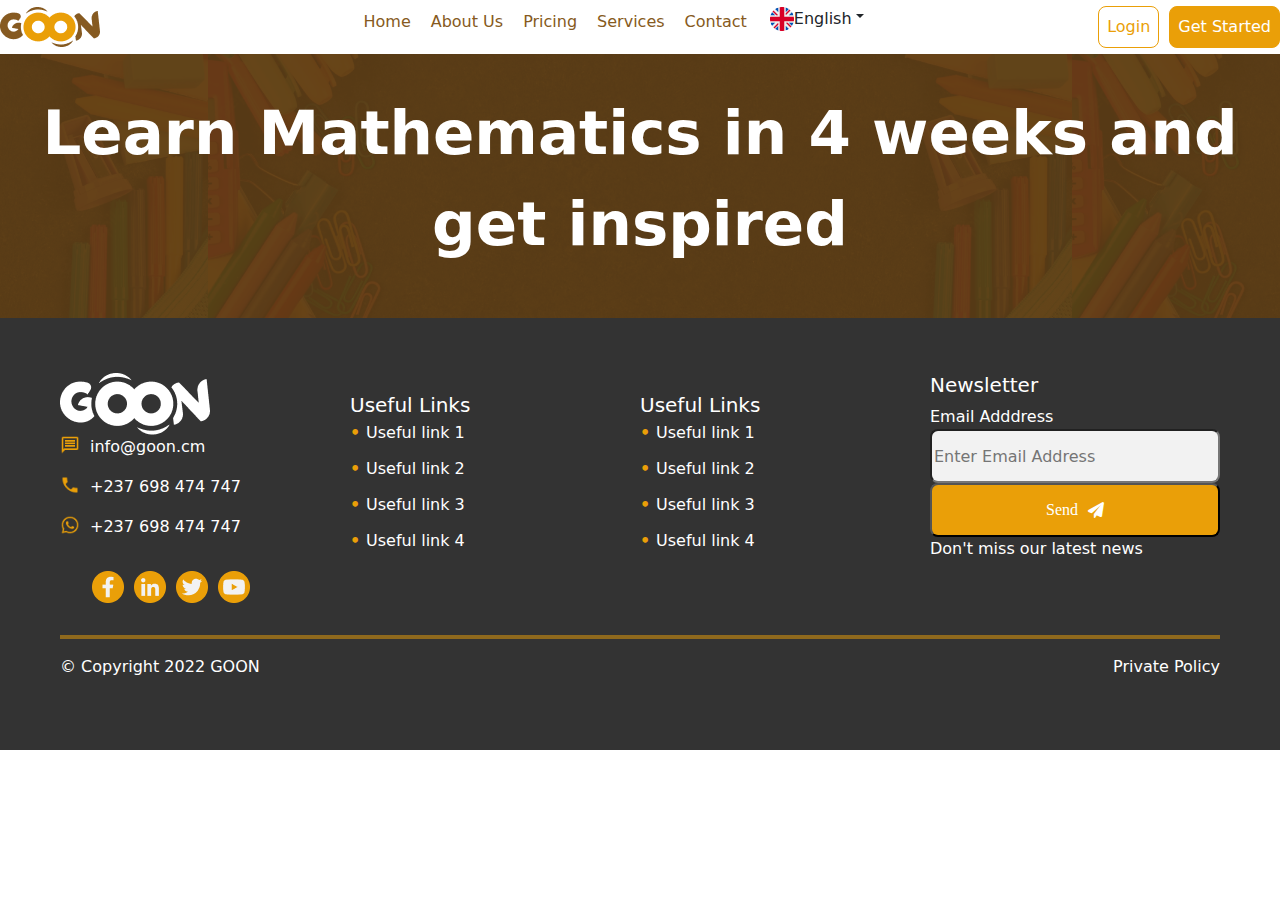
==== course details.html @ 9ed0689e "work update" ====
<!DOCTYPE html>
<html lang="en">
<head>
    <meta charset="UTF-8">
    <meta http-equiv="X-UA-Compatible" content="IE=edge">
    <meta name="viewport" content="width=device-width, initial-scale=1.0">
    <title>Course Details</title>
    <link rel="stylesheet" href="/styles/style.css">
    <link rel="stylesheet" href="/styles/course-details.css">
    <script src="/script/javascript.js"></script>
</head>
<body>
    <div w3-include-html="header.html" class="top-header"></div>

    <div class="course-details-1">
        <p class="courses-para">Learn Mathematics in 4 weeks and get inspired</p>
    </div>

    <div w3-include-html="footer.html"></div>
    <script>
        includeHTML();
    </script>
</body>
</html>
---- styles/style.css ----
a {
    text-decoration: none;
}

li {
    list-style: none;
}

.main-header {
    position: fixed;
    width: 100%;
    background-color: #8b8b8b47;
}

.section-1 {
    width: 100vw;
    /* height: 100%; */
    background: url(/images/image2.png);
    background-color: #5E3F17;
    background-position: right;
    background-repeat: no-repeat;
    display: flex;
}

.welcome {
    width: 68%;
    /* height: 100%; */
    padding-left: 112px;
    padding-right: 126px;
    background: rgb(253, 245, 230);
    display: flex;
    /* flex-wrap: nowrap; */
    flex-direction: column;
    align-items: flex-start;
    justify-content: center;
    padding-block: 30px;
    gap: 30px;
}

.goon-2 {
    font-style: normal;
    font-weight: 700;
    font-size: 61px;
    line-height: 120%;
    color: #2D1E0B;
}

.lorem {
    font-style: normal;
    font-weight: 400;
    font-size: 16px;
    line-height: 150%;
    color: #2D1E0B;
}

.image-1 {
    /* position: absolute; */
    width: 423px;
    height: 590px;
    /* left: 751px; */
    /* top: 10px; */
    /* display: flex; */
    /* justify-content: center; */
}

.goon-span {
    color: #EA9F08;
    border-bottom: 4px solid #EA9F08;
}

.section-buttons {
    gap: 20px;
}

.secto {
    display: flex;
    width: 100vw;
    flex-direction: column;
    /* justify-content: center; */
    align-content: space-around;
    padding: 30px;
    text-align: center;
}

.section-2 {
    display: flex;
    width: 100%;
    height: 60%;
    background: #FDF5E6;
    align-items: center;
    justify-content: space-between;
    font-style: normal;
    padding: 30px;
}

.section-2 h3 {
    font-weight: 700;
    font-size: 49px;
    line-height: 120%;

}

.section-2 img {
    width: 240px;
    height: 240px;
}

.section-3 {
    display: flex;
    flex-direction: column;
    padding: 30px;
    /* justify-content: center; */
    /* padding-left: 60px; */
    width: 100%;
}

.section-3 h3 {
    /* font-style: normal; */
    font-weight: 700;
    font-size: 49px;
    color: #2D1E0B;
}

.section-3-content {
    display: flex;
    flex-direction: row;
    justify-content: center;
    padding: 49px 25px;
    width: 100%;
    border-radius: 16px;
    gap: 30px;
}

.rectangle {
    width: 90%;
    height: 200px;
}

.course {
    display: flex;
    flex-direction: column;
    /* padding: 20px 5px; */
    gap: 10px;
    box-shadow: 0px 0px 12px rgb(0 0 0 / 5%);
    border-radius: 8px;
}

.course p {
    /* width: 290px; */
    font-style: normal;
    font-weight: 600;
    font-size: 26px;
    line-height: 120%;
    color: #2D1E0B;
}

.maths-content {
    display: flex;
    flex-direction: row;
    justify-content: space-between;
    font-style: normal;
    font-weight: 700;
    font-size: 16px;
    color: #865A21;
    /* align-items: center; */
    /* padding: 0px; */
    /* gap: 43px; */
    /* width: 305px; */
    /* height: 26px; */
}

.maths-content-2 {
    display: flex;
    /* display: grid; */
    flex-direction: row;
    /* grid-template-columns: 1fr 1fr; */
    justify-content: space-between;
}

.maths-enroll {
    box-sizing: border-box;
    /* padding: 15px 30px; */
    gap: 10px;
    width: 150px;
    height: 50px;
    background: #EA9F08;
    border: 1px solid #EA9F08;
    color: #fff;
    border-radius: 8px;
}

.section-4 {
    height: 600px;
    /* width: 100%; */
}

.section-4 .section_courses {
    background: #865A21;
    height: 250px;
}

.section-4 .section-title {
    display: flex;
    width: 100%;
    padding-block: 30px 20px;
}

.section-4 h3 {
    font-size: 49px;
    color: #F2F2F2;
    text-align: center;
    width: 100%;
}

.courses {
    transform: translateY(30px);
}

.courses .cta {
    display: flex;
    justify-content: center;
    margin-top: 50px;
}

.columns {
    display: flex;
    width: 100%;
    justify-content: space-evenly;
}

.cols {
    display: flex;
    flex-direction: column;
    justify-content: space-between;
    align-items: center;
    padding: 35px 25px;
    gap: 5px 0px;
    width: 20%;
    height: 290.62px;
    background: #FDF5E6;
    box-shadow: 0px 0px 16px rgba(0, 0, 0, 0.1);
    border-radius: 16px;
}

.cols .col-para {
    margin-bottom: 0;
    text-align: center;
}

.view {
    display: flex;
    align-items: flex-start;
    padding: 15px 30px;
    gap: 10px;
    width: 130px;
    height: 54px;
    background: #EA9F08;
    border: 1px solid #EA9F08;
    color: #fff;
    border-radius: 8px;
}

.imgs {
    display: flex;
    /* flex-direction: row; */
    justify-content: space-between;
    /* align-items: center; */
    /* padding: 30px; */
    /* width: 90%; */
}

.imgs img {
    width: 100px;
    height: 75px;
    padding-bottom: 20px;
}

.columns .cols img {
    height: 57px;
    width: 57px;
}

.columns h4 {
    height: 37px;
    flex: none;
    flex-grow: 0;
    margin-bottom: 0;
}

.cols:hover {
    background: #865A21;
    border: 2px solid #F2F2F2;
    color: #fff;
}
---- styles/course-details.css ----
.course-details-1{
    height: 264px;
    background: url(/images/image\ 10.png);
    background-color: #5E3F17;
    background-position: center;
    background-blend-mode: overlay;
    background-size: contain;
    display: flex;
    justify-content: center;
    text-align: center;
    align-items: center;
}

.course-details-1 p {
    font-weight: 700;
    font-size: 61px;
    color: white;
}
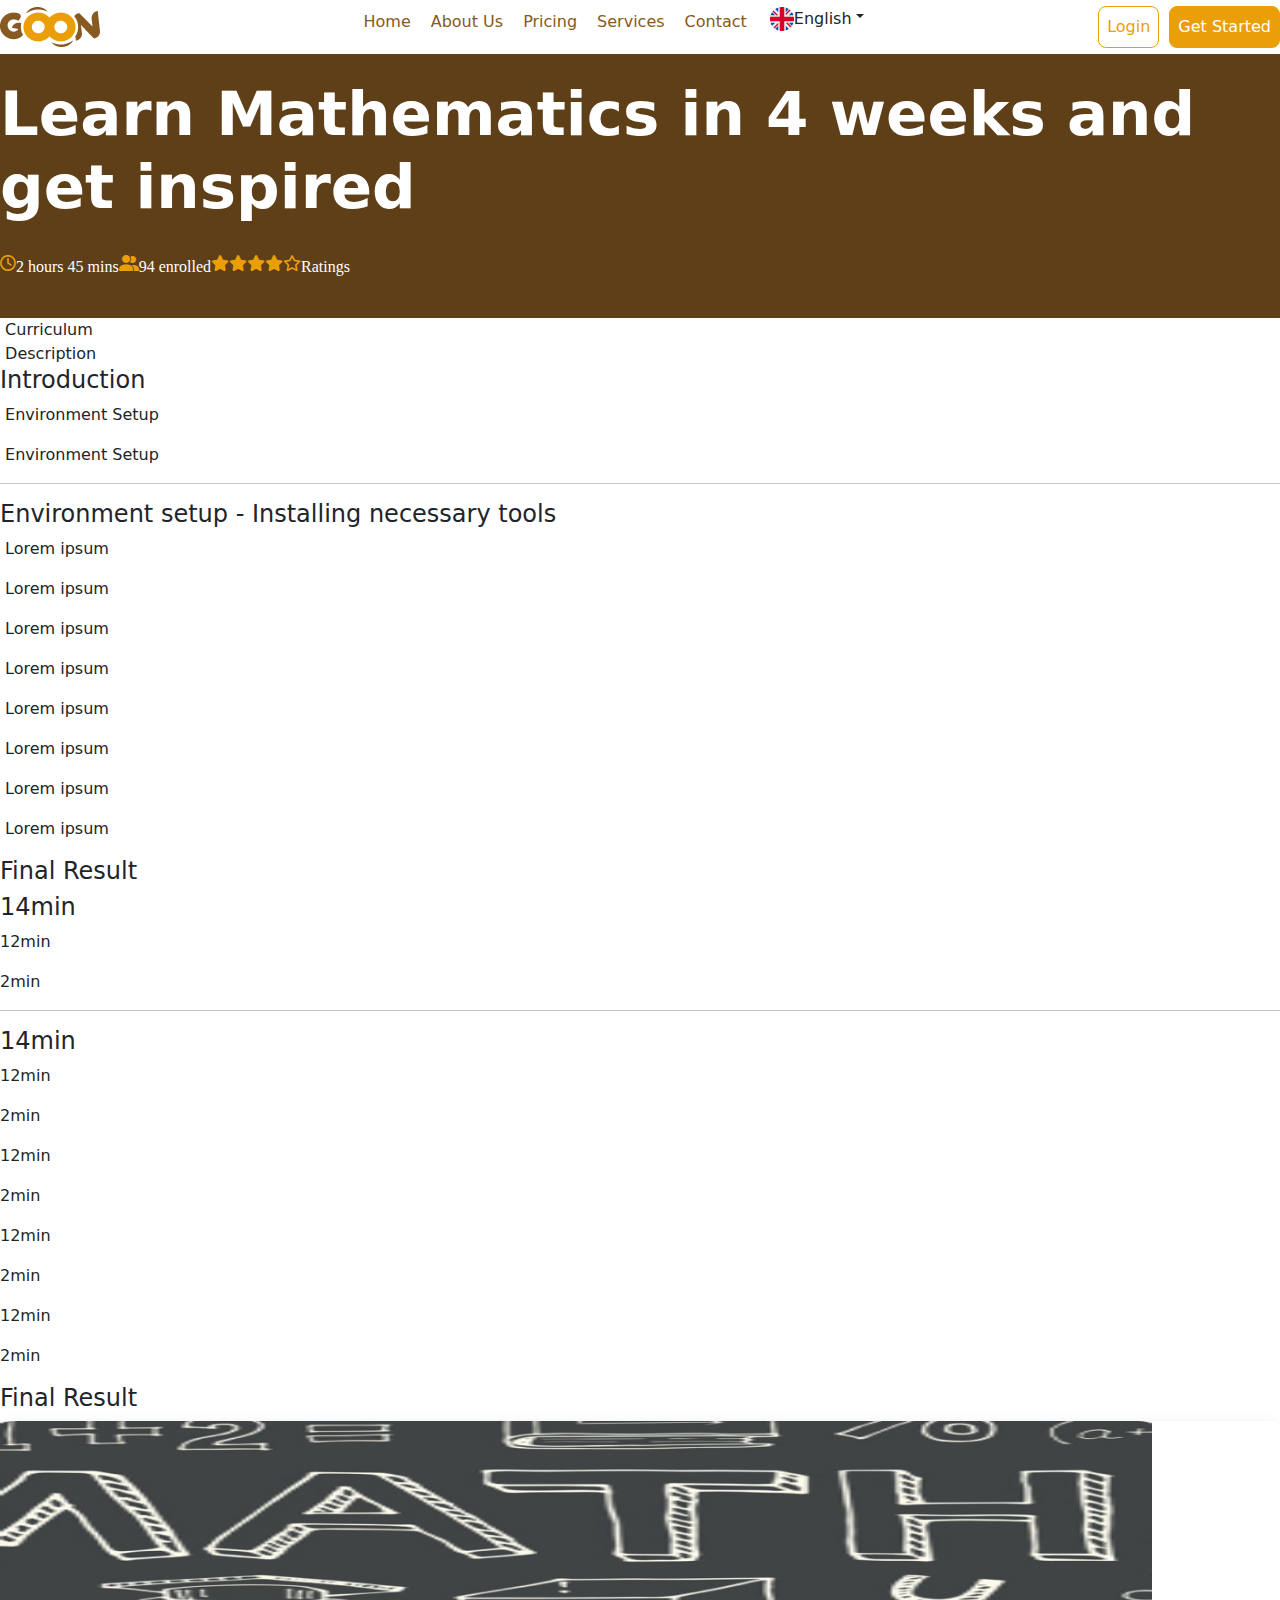
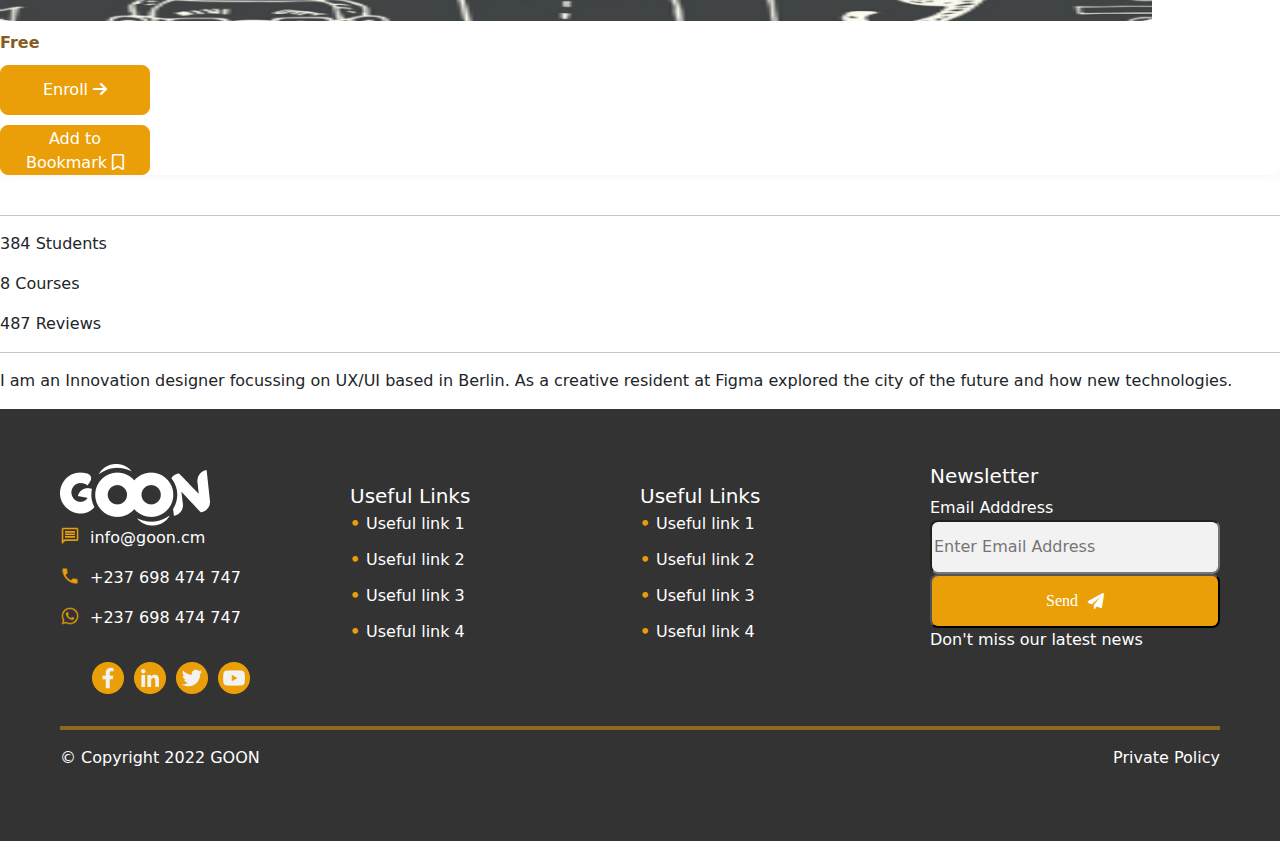
==== commit 52a47b13: "work update" ====
--- a/course details.html
+++ b/course details.html
@@ -7,14 +7,98 @@
     <title>Course Details</title>
     <link rel="stylesheet" href="/styles/style.css">
     <link rel="stylesheet" href="/styles/course-details.css">
+    <link rel="stylesheet" href="/bootstrap/css/bootstrap.min.css">
+    <link rel="stylesheet" href="/fontawesome/css/all.min.css">
     <script src="/script/javascript.js"></script>
 </head>
 <body>
     <div w3-include-html="header.html" class="top-header"></div>
 
     <div class="course-details-1">
-        <p class="courses-para">Learn Mathematics in 4 weeks and get inspired</p>
+        <div>
+            <h3>Learn Mathematics in 4 weeks and get inspired</h3>
+        </div>
+        <div class="course-info">
+            <i class="fa-regular fa-clock"></i><p> 2 hours 45 mins </p>
+            <i class="fa-solid fa-user-group"></i><p> 94 enrolled </p>
+            <i class="fa-solid fa-star"></i> <i class="fa-solid fa-star"></i> <i class="fa-solid fa-star"></i> <i class="fa-solid fa-star"></i> <i class="fa-regular fa-star"></i><p> Ratings</p>
+        </div>
     </div>
+
+    <section class="course-details-2">
+        <div class="div-1">
+            <nav>
+                <li><i class="fa-solid fa-lock-keyhole"></i> Curriculum</li>
+                <li><i class="fa-solid fa-lock-keyhole"></i> Description</li>
+            </nav>
+
+            <div>
+                <div>
+                    <h4>Introduction</h4>
+                    <p><i class="fa-solid fa-lock-keyhole"></i> Environment Setup</p>
+                    <p><i class="fa-solid fa-lock-keyhole"></i> Environment Setup</p>
+                    <hr>
+                    <h4>Environment setup - Installing necessary tools</h4>
+                    <p><i class="fa-solid fa-lock-keyhole"></i> Lorem ipsum</p>
+                    <p><i class="fa-solid fa-lock-keyhole"></i> Lorem ipsum</p>
+                    <p><i class="fa-solid fa-lock-keyhole"></i> Lorem ipsum</p>
+                    <p><i class="fa-solid fa-lock-keyhole"></i> Lorem ipsum</p>
+                    <p><i class="fa-solid fa-lock-keyhole"></i> Lorem ipsum</p>
+                    <p><i class="fa-solid fa-lock-keyhole"></i> Lorem ipsum</p>
+                    <p><i class="fa-solid fa-lock-keyhole"></i> Lorem ipsum</p>
+                    <p><i class="fa-solid fa-lock-keyhole"></i> Lorem ipsum</p>
+                    <h4>Final Result</h4>
+                </div>
+                <div>
+                    <h4>14min</h4>
+                    <p>12min</p>
+                    <p>2min</p>
+                    <hr>
+                    <h4>14min</h4>
+                    <p>12min</p>
+                    <p>2min</p>
+                    <p>12min</p>
+                    <p>2min</p>
+                    <p>12min</p>
+                    <p>2min</p>
+                    <p>12min</p>
+                    <p>2min</p>
+                    <h4>Final Result</h4>
+                </div>
+            </div>
+        </div>
+        <div class="div-2">
+            <div class="course">
+                <img src="/images/Rectangle 5.png" alt="" class="rectangle">
+                <div class="maths-content">
+                    <div class="mathsfree">Free </div>
+                </div>
+                <button class="maths-enroll">
+                    Enroll <i class="fa-solid fa-arrow-right"></i>
+                </button>
+                <button class="maths-enroll">
+                    Add to Bookmark <i class="fa-regular fa-bookmark"></i>
+                </button>
+                
+            </div>
+            <div class="review">
+                <div>
+                    <img src="" alt="">
+                    <p></p>
+                </div>
+                <hr>
+                <div>
+                    <p>384 Students</p>
+                    <p>8 Courses</p>
+                    <p>487 Reviews</p>
+                </div>
+                <hr>
+                <div>
+                    <p>I am an Innovation designer focussing on UX/UI based in Berlin. As a creative resident at Figma explored the city of the future and how new technologies. </p>
+                </div>
+            </div>
+        </div>
+    </section>
 
     <div w3-include-html="footer.html"></div>
     <script>
--- a/styles/course-details.css
+++ b/styles/course-details.css
@@ -1,18 +1,35 @@
 .course-details-1{
     height: 264px;
-    background: url(/images/image\ 10.png);
     background-color: #5E3F17;
-    background-position: center;
-    background-blend-mode: overlay;
-    background-size: contain;
     display: flex;
-    justify-content: center;
-    text-align: center;
-    align-items: center;
+    align-items: flex-start;
+    flex-direction: column;
+    justify-content: space-evenly;
+    /* text-align: center; */
+    /* align-items: center; */
+}
+
+.course-details-1 h3 {
+    font-weight: 700;
+    font-size: 61px;
+    color: white;
 }
 
 .course-details-1 p {
-    font-weight: 700;
-    font-size: 61px;
+    font-weight: 400;
+    font-size: 16px;
     color: white;
+    font-family: 'Manrope';
+    font-style: normal;
+}
+
+.course-info{
+    display: flex;
+    /* display: grid; */
+    flex-direction: row;
+    /* grid-template-columns: 1fr 1fr; */
+    justify-content: space-around;
+    font-size: 16px;
+    font-weight: 400;
+    color: #EA9F08;
 }--- a/fontawesome/css/all.min.css
+++ b/fontawesome/css/all.min.css
@@ -0,0 +1,6 @@
+/*!
+ * Font Awesome Free 6.1.2 by @fontawesome - https://fontawesome.com
+ * License - https://fontawesome.com/license/free (Icons: CC BY 4.0, Fonts: SIL OFL 1.1, Code: MIT License)
+ * Copyright 2022 Fonticons, Inc.
+ */
+.fa{font-family:var(--fa-style-family,"Font Awesome 6 Free");font-weight:var(--fa-style,900)}.fa,.fa-brands,.fa-duotone,.fa-light,.fa-regular,.fa-solid,.fa-thin,.fab,.fad,.fal,.far,.fas,.fat{-moz-osx-font-smoothing:grayscale;-webkit-font-smoothing:antialiased;display:var(--fa-display,inline-block);font-style:normal;font-variant:normal;line-height:1;text-rendering:auto}.fa-1x{font-size:1em}.fa-2x{font-size:2em}.fa-3x{font-size:3em}.fa-4x{font-size:4em}.fa-5x{font-size:5em}.fa-6x{font-size:6em}.fa-7x{font-size:7em}.fa-8x{font-size:8em}.fa-9x{font-size:9em}.fa-10x{font-size:10em}.fa-2xs{font-size:.625em;line-height:.1em;vertical-align:.225em}.fa-xs{font-size:.75em;line-height:.08333em;vertical-align:.125em}.fa-sm{font-size:.875em;line-height:.07143em;vertical-align:.05357em}.fa-lg{font-size:1.25em;line-height:.05em;vertical-align:-.075em}.fa-xl{font-size:1.5em;line-height:.04167em;vertical-align:-.125em}.fa-2xl{font-size:2em;line-height:.03125em;vertical-align:-.1875em}.fa-fw{text-align:center;width:1.25em}.fa-ul{list-style-type:none;margin-left:var(--fa-li-margin,2.5em);padding-left:0}.fa-ul>li{position:relative}.fa-li{left:calc(var(--fa-li-width, 2em)*-1);position:absolute;text-align:center;width:var(--fa-li-width,2em);line-height:inherit}.fa-border{border-radius:var(--fa-border-radius,.1em);border:var(--fa-border-width,.08em) var(--fa-border-style,solid) var(--fa-border-color,#eee);padding:var(--fa-border-padding,.2em .25em .15em)}.fa-pull-left{float:left;margin-right:var(--fa-pull-margin,.3em)}.fa-pull-right{float:right;margin-left:var(--fa-pull-margin,.3em)}.fa-beat{-webkit-animation-name:fa-beat;animation-name:fa-beat;-webkit-animation-delay:var(--fa-animation-delay,0);animation-delay:var(--fa-animation-delay,0);-webkit-animation-direction:var(--fa-animation-direction,normal);animation-direction:var(--fa-animation-direction,normal);-webkit-animation-duration:var(--fa-animation-duration,1s);animation-duration:var(--fa-animation-duration,1s);-webkit-animation-iteration-count:var(--fa-animation-iteration-count,infinite);animation-iteration-count:var(--fa-animation-iteration-count,infinite);-webkit-animation-timing-function:var(--fa-animation-timing,ease-in-out);animation-timing-function:var(--fa-animation-timing,ease-in-out)}.fa-bounce{-webkit-animation-name:fa-bounce;animation-name:fa-bounce;-webkit-animation-delay:var(--fa-animation-delay,0);animation-delay:var(--fa-animation-delay,0);-webkit-animation-direction:var(--fa-animation-direction,normal);animation-direction:var(--fa-animation-direction,normal);-webkit-animation-duration:var(--fa-animation-duration,1s);animation-duration:var(--fa-animation-duration,1s);-webkit-animation-iteration-count:var(--fa-animation-iteration-count,infinite);animation-iteration-count:var(--fa-animation-iteration-count,infinite);-webkit-animation-timing-function:var(--fa-animation-timing,cubic-bezier(.28,.84,.42,1));animation-timing-function:var(--fa-animation-timing,cubic-bezier(.28,.84,.42,1))}.fa-fade{-webkit-animation-name:fa-fade;animation-name:fa-fade;-webkit-animation-iteration-count:var(--fa-animation-iteration-count,infinite);animation-iteration-count:var(--fa-animation-iteration-count,infinite);-webkit-animation-timing-function:var(--fa-animation-timing,cubic-bezier(.4,0,.6,1));animation-timing-function:var(--fa-animation-timing,cubic-bezier(.4,0,.6,1))}.fa-beat-fade,.fa-fade{-webkit-animation-delay:var(--fa-animation-delay,0);animation-delay:var(--fa-animation-delay,0);-webkit-animation-direction:var(--fa-animation-direction,normal);animation-direction:var(--fa-animation-direction,normal);-webkit-animation-duration:var(--fa-animation-duration,1s);animation-duration:var(--fa-animation-duration,1s)}.fa-beat-fade{-webkit-animation-name:fa-beat-fade;animation-name:fa-beat-fade;-webkit-animation-iteration-count:var(--fa-animation-iteration-count,infinite);animation-iteration-count:var(--fa-animation-iteration-count,infinite);-webkit-animation-timing-function:var(--fa-animation-timing,cubic-bezier(.4,0,.6,1));animation-timing-function:var(--fa-animation-timing,cubic-bezier(.4,0,.6,1))}.fa-flip{-webkit-animation-name:fa-flip;animation-name:fa-flip;-webkit-animation-delay:var(--fa-animation-delay,0);animation-delay:var(--fa-animation-delay,0);-webkit-animation-direction:var(--fa-animation-direction,normal);animation-direction:var(--fa-animation-direction,normal);-webkit-animation-duration:var(--fa-animation-duration,1s);animation-duration:var(--fa-animation-duration,1s);-webkit-animation-iteration-count:var(--fa-animation-iteration-count,infinite);animation-iteration-count:var(--fa-animation-iteration-count,infinite);-webkit-animation-timing-function:var(--fa-animation-timing,ease-in-out);animation-timing-function:var(--fa-animation-timing,ease-in-out)}.fa-shake{-webkit-animation-name:fa-shake;animation-name:fa-shake;-webkit-animation-duration:var(--fa-animation-duration,1s);animation-duration:var(--fa-animation-duration,1s);-webkit-animation-iteration-count:var(--fa-animation-iteration-count,infinite);animation-iteration-count:var(--fa-animation-iteration-count,infinite);-webkit-animation-timing-function:var(--fa-animation-timing,linear);animation-timing-function:var(--fa-animation-timing,linear)}.fa-shake,.fa-spin{-webkit-animation-delay:var(--fa-animation-delay,0);animation-delay:var(--fa-animation-delay,0);-webkit-animation-direction:var(--fa-animation-direction,normal);animation-direction:var(--fa-animation-direction,normal)}.fa-spin{-webkit-animation-name:fa-spin;animation-name:fa-spin;-webkit-animation-duration:var(--fa-animation-duration,2s);animation-duration:var(--fa-animation-duration,2s);-webkit-animation-iteration-count:var(--fa-animation-iteration-count,infinite);animation-iteration-count:var(--fa-animation-iteration-count,infinite);-webkit-animation-timing-function:var(--fa-animation-timing,linear);animation-timing-function:var(--fa-animation-timing,linear)}.fa-spin-reverse{--fa-animation-direction:reverse}.fa-pulse,.fa-spin-pulse{-webkit-animation-name:fa-spin;animation-name:fa-spin;-webkit-animation-direction:var(--fa-animation-direction,normal);animation-direction:var(--fa-animation-direction,normal);-webkit-animation-duration:var(--fa-animation-duration,1s);animation-duration:var(--fa-animation-duration,1s);-webkit-animation-iteration-count:var(--fa-animation-iteration-count,infinite);animation-iteration-count:var(--fa-animation-iteration-count,infinite);-webkit-animation-timing-function:var(--fa-animation-timing,steps(8));animation-timing-function:var(--fa-animation-timing,steps(8))}@media (prefers-reduced-motion:reduce){.fa-beat,.fa-beat-fade,.fa-bounce,.fa-fade,.fa-flip,.fa-pulse,.fa-shake,.fa-spin,.fa-spin-pulse{-webkit-animation-delay:-1ms;animation-delay:-1ms;-webkit-animation-duration:1ms;animation-duration:1ms;-webkit-animation-iteration-count:1;animation-iteration-count:1;transition-delay:0s;transition-duration:0s}}@-webkit-keyframes fa-beat{0%,90%{-webkit-transform:scale(1);transform:scale(1)}45%{-webkit-transform:scale(var(--fa-beat-scale,1.25));transform:scale(var(--fa-beat-scale,1.25))}}@keyframes fa-beat{0%,90%{-webkit-transform:scale(1);transform:scale(1)}45%{-webkit-transform:scale(var(--fa-beat-scale,1.25));transform:scale(var(--fa-beat-scale,1.25))}}@-webkit-keyframes fa-bounce{0%{-webkit-transform:scale(1) translateY(0);transform:scale(1) translateY(0)}10%{-webkit-transform:scale(var(--fa-bounce-start-scale-x,1.1),var(--fa-bounce-start-scale-y,.9)) translateY(0);transform:scale(var(--fa-bounce-start-scale-x,1.1),var(--fa-bounce-start-scale-y,.9)) translateY(0)}30%{-webkit-transform:scale(var(--fa-bounce-jump-scale-x,.9),var(--fa-bounce-jump-scale-y,1.1)) translateY(var(--fa-bounce-height,-.5em));transform:scale(var(--fa-bounce-jump-scale-x,.9),var(--fa-bounce-jump-scale-y,1.1)) translateY(var(--fa-bounce-height,-.5em))}50%{-webkit-transform:scale(var(--fa-bounce-land-scale-x,1.05),var(--fa-bounce-land-scale-y,.95)) translateY(0);transform:scale(var(--fa-bounce-land-scale-x,1.05),var(--fa-bounce-land-scale-y,.95)) translateY(0)}57%{-webkit-transform:scale(1) translateY(var(--fa-bounce-rebound,-.125em));transform:scale(1) translateY(var(--fa-bounce-rebound,-.125em))}64%{-webkit-transform:scale(1) translateY(0);transform:scale(1) translateY(0)}to{-webkit-transform:scale(1) translateY(0);transform:scale(1) translateY(0)}}@keyframes fa-bounce{0%{-webkit-transform:scale(1) translateY(0);transform:scale(1) translateY(0)}10%{-webkit-transform:scale(var(--fa-bounce-start-scale-x,1.1),var(--fa-bounce-start-scale-y,.9)) translateY(0);transform:scale(var(--fa-bounce-start-scale-x,1.1),var(--fa-bounce-start-scale-y,.9)) translateY(0)}30%{-webkit-transform:scale(var(--fa-bounce-jump-scale-x,.9),var(--fa-bounce-jump-scale-y,1.1)) translateY(var(--fa-bounce-height,-.5em));transform:scale(var(--fa-bounce-jump-scale-x,.9),var(--fa-bounce-jump-scale-y,1.1)) translateY(var(--fa-bounce-height,-.5em))}50%{-webkit-transform:scale(var(--fa-bounce-land-scale-x,1.05),var(--fa-bounce-land-scale-y,.95)) translateY(0);transform:scale(var(--fa-bounce-land-scale-x,1.05),var(--fa-bounce-land-scale-y,.95)) translateY(0)}57%{-webkit-transform:scale(1) translateY(var(--fa-bounce-rebound,-.125em));transform:scale(1) translateY(var(--fa-bounce-rebound,-.125em))}64%{-webkit-transform:scale(1) translateY(0);transform:scale(1) translateY(0)}to{-webkit-transform:scale(1) translateY(0);transform:scale(1) translateY(0)}}@-webkit-keyframes fa-fade{50%{opacity:var(--fa-fade-opacity,.4)}}@keyframes fa-fade{50%{opacity:var(--fa-fade-opacity,.4)}}@-webkit-keyframes fa-beat-fade{0%,to{opacity:var(--fa-beat-fade-opacity,.4);-webkit-transform:scale(1);transform:scale(1)}50%{opacity:1;-webkit-transform:scale(var(--fa-beat-fade-scale,1.125));transform:scale(var(--fa-beat-fade-scale,1.125))}}@keyframes fa-beat-fade{0%,to{opacity:var(--fa-beat-fade-opacity,.4);-webkit-transform:scale(1);transform:scale(1)}50%{opacity:1;-webkit-transform:scale(var(--fa-beat-fade-scale,1.125));transform:scale(var(--fa-beat-fade-scale,1.125))}}@-webkit-keyframes fa-flip{50%{-webkit-transform:rotate3d(var(--fa-flip-x,0),var(--fa-flip-y,1),var(--fa-flip-z,0),var(--fa-flip-angle,-180deg));transform:rotate3d(var(--fa-flip-x,0),var(--fa-flip-y,1),var(--fa-flip-z,0),var(--fa-flip-angle,-180deg))}}@keyframes fa-flip{50%{-webkit-transform:rotate3d(var(--fa-flip-x,0),var(--fa-flip-y,1),var(--fa-flip-z,0),var(--fa-flip-angle,-180deg));transform:rotate3d(var(--fa-flip-x,0),var(--fa-flip-y,1),var(--fa-flip-z,0),var(--fa-flip-angle,-180deg))}}@-webkit-keyframes fa-shake{0%{-webkit-transform:rotate(-15deg);transform:rotate(-15deg)}4%{-webkit-transform:rotate(15deg);transform:rotate(15deg)}8%,24%{-webkit-transform:rotate(-18deg);transform:rotate(-18deg)}12%,28%{-webkit-transform:rotate(18deg);transform:rotate(18deg)}16%{-webkit-transform:rotate(-22deg);transform:rotate(-22deg)}20%{-webkit-transform:rotate(22deg);transform:rotate(22deg)}32%{-webkit-transform:rotate(-12deg);transform:rotate(-12deg)}36%{-webkit-transform:rotate(12deg);transform:rotate(12deg)}40%,to{-webkit-transform:rotate(0deg);transform:rotate(0deg)}}@keyframes fa-shake{0%{-webkit-transform:rotate(-15deg);transform:rotate(-15deg)}4%{-webkit-transform:rotate(15deg);transform:rotate(15deg)}8%,24%{-webkit-transform:rotate(-18deg);transform:rotate(-18deg)}12%,28%{-webkit-transform:rotate(18deg);transform:rotate(18deg)}16%{-webkit-transform:rotate(-22deg);transform:rotate(-22deg)}20%{-webkit-transform:rotate(22deg);transform:rotate(22deg)}32%{-webkit-transform:rotate(-12deg);transform:rotate(-12deg)}36%{-webkit-transform:rotate(12deg);transform:rotate(12deg)}40%,to{-webkit-transform:rotate(0deg);transform:rotate(0deg)}}@-webkit-keyframes fa-spin{0%{-webkit-transform:rotate(0deg);transform:rotate(0deg)}to{-webkit-transform:rotate(1turn);transform:rotate(1turn)}}@keyframes fa-spin{0%{-webkit-transform:rotate(0deg);transform:rotate(0deg)}to{-webkit-transform:rotate(1turn);transform:rotate(1turn)}}.fa-rotate-90{-webkit-transform:rotate(90deg);transform:rotate(90deg)}.fa-rotate-180{-webkit-transform:rotate(180deg);transform:rotate(180deg)}.fa-rotate-270{-webkit-transform:rotate(270deg);transform:rotate(270deg)}.fa-flip-horizontal{-webkit-transform:scaleX(-1);transform:scaleX(-1)}.fa-flip-vertical{-webkit-transform:scaleY(-1);transform:scaleY(-1)}.fa-flip-both,.fa-flip-horizontal.fa-flip-vertical{-webkit-transform:scale(-1);transform:scale(-1)}.fa-rotate-by{-webkit-transform:rotate(var(--fa-rotate-angle,none));transform:rotate(var(--fa-rotate-angle,none))}.fa-stack{display:inline-block;height:2em;line-height:2em;position:relative;vertical-align:middle;width:2.5em}.fa-stack-1x,.fa-stack-2x{left:0;position:absolute;text-align:center;width:100%;z-index:var(--fa-stack-z-index,auto)}.fa-stack-1x{line-height:inherit}.fa-stack-2x{font-size:2em}.fa-inverse{color:var(--fa-inverse,#fff)}.fa-0:before{content:"\30"}.fa-1:before{content:"\31"}.fa-2:before{content:"\32"}.fa-3:before{content:"\33"}.fa-4:before{content:"\34"}.fa-5:before{content:"\35"}.fa-6:before{content:"\36"}.fa-7:before{content:"\37"}.fa-8:before{content:"\38"}.fa-9:before{content:"\39"}.fa-a:before{content:"\41"}.fa-address-book:before,.fa-contact-book:before{content:"\f2b9"}.fa-address-card:before,.fa-contact-card:before,.fa-vcard:before{content:"\f2bb"}.fa-align-center:before{content:"\f037"}.fa-align-justify:before{content:"\f039"}.fa-align-left:before{content:"\f036"}.fa-align-right:before{content:"\f038"}.fa-anchor:before{content:"\f13d"}.fa-anchor-circle-check:before{content:"\e4aa"}.fa-anchor-circle-exclamation:before{content:"\e4ab"}.fa-anchor-circle-xmark:before{content:"\e4ac"}.fa-anchor-lock:before{content:"\e4ad"}.fa-angle-down:before{content:"\f107"}.fa-angle-left:before{content:"\f104"}.fa-angle-right:before{content:"\f105"}.fa-angle-up:before{content:"\f106"}.fa-angle-double-down:before,.fa-angles-down:before{content:"\f103"}.fa-angle-double-left:before,.fa-angles-left:before{content:"\f100"}.fa-angle-double-right:before,.fa-angles-right:before{content:"\f101"}.fa-angle-double-up:before,.fa-angles-up:before{content:"\f102"}.fa-ankh:before{content:"\f644"}.fa-apple-alt:before,.fa-apple-whole:before{content:"\f5d1"}.fa-archway:before{content:"\f557"}.fa-arrow-down:before{content:"\f063"}.fa-arrow-down-1-9:before,.fa-sort-numeric-asc:before,.fa-sort-numeric-down:before{content:"\f162"}.fa-arrow-down-9-1:before,.fa-sort-numeric-desc:before,.fa-sort-numeric-down-alt:before{content:"\f886"}.fa-arrow-down-a-z:before,.fa-sort-alpha-asc:before,.fa-sort-alpha-down:before{content:"\f15d"}.fa-arrow-down-long:before,.fa-long-arrow-down:before{content:"\f175"}.fa-arrow-down-short-wide:before,.fa-sort-amount-desc:before,.fa-sort-amount-down-alt:before{content:"\f884"}.fa-arrow-down-up-across-line:before{content:"\e4af"}.fa-arrow-down-up-lock:before{content:"\e4b0"}.fa-arrow-down-wide-short:before,.fa-sort-amount-asc:before,.fa-sort-amount-down:before{content:"\f160"}.fa-arrow-down-z-a:before,.fa-sort-alpha-desc:before,.fa-sort-alpha-down-alt:before{content:"\f881"}.fa-arrow-left:before{content:"\f060"}.fa-arrow-left-long:before,.fa-long-arrow-left:before{content:"\f177"}.fa-arrow-pointer:before,.fa-mouse-pointer:before{content:"\f245"}.fa-arrow-right:before{content:"\f061"}.fa-arrow-right-arrow-left:before,.fa-exchange:before{content:"\f0ec"}.fa-arrow-right-from-bracket:before,.fa-sign-out:before{content:"\f08b"}.fa-arrow-right-long:before,.fa-long-arrow-right:before{content:"\f178"}.fa-arrow-right-to-bracket:before,.fa-sign-in:before{content:"\f090"}.fa-arrow-right-to-city:before{content:"\e4b3"}.fa-arrow-left-rotate:before,.fa-arrow-rotate-back:before,.fa-arrow-rotate-backward:before,.fa-arrow-rotate-left:before,.fa-undo:before{content:"\f0e2"}.fa-arrow-right-rotate:before,.fa-arrow-rotate-forward:before,.fa-arrow-rotate-right:before,.fa-redo:before{content:"\f01e"}.fa-arrow-trend-down:before{content:"\e097"}.fa-arrow-trend-up:before{content:"\e098"}.fa-arrow-turn-down:before,.fa-level-down:before{content:"\f149"}.fa-arrow-turn-up:before,.fa-level-up:before{content:"\f148"}.fa-arrow-up:before{content:"\f062"}.fa-arrow-up-1-9:before,.fa-sort-numeric-up:before{content:"\f163"}.fa-arrow-up-9-1:before,.fa-sort-numeric-up-alt:before{content:"\f887"}.fa-arrow-up-a-z:before,.fa-sort-alpha-up:before{content:"\f15e"}.fa-arrow-up-from-bracket:before{content:"\e09a"}.fa-arrow-up-from-ground-water:before{content:"\e4b5"}.fa-arrow-up-from-water-pump:before{content:"\e4b6"}.fa-arrow-up-long:before,.fa-long-arrow-up:before{content:"\f176"}.fa-arrow-up-right-dots:before{content:"\e4b7"}.fa-arrow-up-right-from-square:before,.fa-external-link:before{content:"\f08e"}.fa-arrow-up-short-wide:before,.fa-sort-amount-up-alt:before{content:"\f885"}.fa-arrow-up-wide-short:before,.fa-sort-amount-up:before{content:"\f161"}.fa-arrow-up-z-a:before,.fa-sort-alpha-up-alt:before{content:"\f882"}.fa-arrows-down-to-line:before{content:"\e4b8"}.fa-arrows-down-to-people:before{content:"\e4b9"}.fa-arrows-h:before,.fa-arrows-left-right:before{content:"\f07e"}.fa-arrows-left-right-to-line:before{content:"\e4ba"}.fa-arrows-rotate:before,.fa-refresh:before,.fa-sync:before{content:"\f021"}.fa-arrows-spin:before{content:"\e4bb"}.fa-arrows-split-up-and-left:before{content:"\e4bc"}.fa-arrows-to-circle:before{content:"\e4bd"}.fa-arrows-to-dot:before{content:"\e4be"}.fa-arrows-to-eye:before{content:"\e4bf"}.fa-arrows-turn-right:before{content:"\e4c0"}.fa-arrows-turn-to-dots:before{content:"\e4c1"}.fa-arrows-up-down:before,.fa-arrows-v:before{content:"\f07d"}.fa-arrows-up-down-left-right:before,.fa-arrows:before{content:"\f047"}.fa-arrows-up-to-line:before{content:"\e4c2"}.fa-asterisk:before{content:"\2a"}.fa-at:before{content:"\40"}.fa-atom:before{content:"\f5d2"}.fa-audio-description:before{content:"\f29e"}.fa-austral-sign:before{content:"\e0a9"}.fa-award:before{content:"\f559"}.fa-b:before{content:"\42"}.fa-baby:before{content:"\f77c"}.fa-baby-carriage:before,.fa-carriage-baby:before{content:"\f77d"}.fa-backward:before{content:"\f04a"}.fa-backward-fast:before,.fa-fast-backward:before{content:"\f049"}.fa-backward-step:before,.fa-step-backward:before{content:"\f048"}.fa-bacon:before{content:"\f7e5"}.fa-bacteria:before{content:"\e059"}.fa-bacterium:before{content:"\e05a"}.fa-bag-shopping:before,.fa-shopping-bag:before{content:"\f290"}.fa-bahai:before,.fa-haykal:before{content:"\f666"}.fa-baht-sign:before{content:"\e0ac"}.fa-ban:before,.fa-cancel:before{content:"\f05e"}.fa-ban-smoking:before,.fa-smoking-ban:before{content:"\f54d"}.fa-band-aid:before,.fa-bandage:before{content:"\f462"}.fa-barcode:before{content:"\f02a"}.fa-bars:before,.fa-navicon:before{content:"\f0c9"}.fa-bars-progress:before,.fa-tasks-alt:before{content:"\f828"}.fa-bars-staggered:before,.fa-reorder:before,.fa-stream:before{content:"\f550"}.fa-baseball-ball:before,.fa-baseball:before{content:"\f433"}.fa-baseball-bat-ball:before{content:"\f432"}.fa-basket-shopping:before,.fa-shopping-basket:before{content:"\f291"}.fa-basketball-ball:before,.fa-basketball:before{content:"\f434"}.fa-bath:before,.fa-bathtub:before{content:"\f2cd"}.fa-battery-0:before,.fa-battery-empty:before{content:"\f244"}.fa-battery-5:before,.fa-battery-full:before,.fa-battery:before{content:"\f240"}.fa-battery-3:before,.fa-battery-half:before{content:"\f242"}.fa-battery-2:before,.fa-battery-quarter:before{content:"\f243"}.fa-battery-4:before,.fa-battery-three-quarters:before{content:"\f241"}.fa-bed:before{content:"\f236"}.fa-bed-pulse:before,.fa-procedures:before{content:"\f487"}.fa-beer-mug-empty:before,.fa-beer:before{content:"\f0fc"}.fa-bell:before{content:"\f0f3"}.fa-bell-concierge:before,.fa-concierge-bell:before{content:"\f562"}.fa-bell-slash:before{content:"\f1f6"}.fa-bezier-curve:before{content:"\f55b"}.fa-bicycle:before{content:"\f206"}.fa-binoculars:before{content:"\f1e5"}.fa-biohazard:before{content:"\f780"}.fa-bitcoin-sign:before{content:"\e0b4"}.fa-blender:before{content:"\f517"}.fa-blender-phone:before{content:"\f6b6"}.fa-blog:before{content:"\f781"}.fa-bold:before{content:"\f032"}.fa-bolt:before,.fa-zap:before{content:"\f0e7"}.fa-bolt-lightning:before{content:"\e0b7"}.fa-bomb:before{content:"\f1e2"}.fa-bone:before{content:"\f5d7"}.fa-bong:before{content:"\f55c"}.fa-book:before{content:"\f02d"}.fa-atlas:before,.fa-book-atlas:before{content:"\f558"}.fa-bible:before,.fa-book-bible:before{content:"\f647"}.fa-book-bookmark:before{content:"\e0bb"}.fa-book-journal-whills:before,.fa-journal-whills:before{content:"\f66a"}.fa-book-medical:before{content:"\f7e6"}.fa-book-open:before{content:"\f518"}.fa-book-open-reader:before,.fa-book-reader:before{content:"\f5da"}.fa-book-quran:before,.fa-quran:before{content:"\f687"}.fa-book-dead:before,.fa-book-skull:before{content:"\f6b7"}.fa-book-tanakh:before,.fa-tanakh:before{content:"\f827"}.fa-bookmark:before{content:"\f02e"}.fa-border-all:before{content:"\f84c"}.fa-border-none:before{content:"\f850"}.fa-border-style:before,.fa-border-top-left:before{content:"\f853"}.fa-bore-hole:before{content:"\e4c3"}.fa-bottle-droplet:before{content:"\e4c4"}.fa-bottle-water:before{content:"\e4c5"}.fa-bowl-food:before{content:"\e4c6"}.fa-bowl-rice:before{content:"\e2eb"}.fa-bowling-ball:before{content:"\f436"}.fa-box:before{content:"\f466"}.fa-archive:before,.fa-box-archive:before{content:"\f187"}.fa-box-open:before{content:"\f49e"}.fa-box-tissue:before{content:"\e05b"}.fa-boxes-packing:before{content:"\e4c7"}.fa-boxes-alt:before,.fa-boxes-stacked:before,.fa-boxes:before{content:"\f468"}.fa-braille:before{content:"\f2a1"}.fa-brain:before{content:"\f5dc"}.fa-brazilian-real-sign:before{content:"\e46c"}.fa-bread-slice:before{content:"\f7ec"}.fa-bridge:before{content:"\e4c8"}.fa-bridge-circle-check:before{content:"\e4c9"}.fa-bridge-circle-exclamation:before{content:"\e4ca"}.fa-bridge-circle-xmark:before{content:"\e4cb"}.fa-bridge-lock:before{content:"\e4cc"}.fa-bridge-water:before{content:"\e4ce"}.fa-briefcase:before{content:"\f0b1"}.fa-briefcase-medical:before{content:"\f469"}.fa-broom:before{content:"\f51a"}.fa-broom-ball:before,.fa-quidditch-broom-ball:before,.fa-quidditch:before{content:"\f458"}.fa-brush:before{content:"\f55d"}.fa-bucket:before{content:"\e4cf"}.fa-bug:before{content:"\f188"}.fa-bug-slash:before{content:"\e490"}.fa-bugs:before{content:"\e4d0"}.fa-building:before{content:"\f1ad"}.fa-building-circle-arrow-right:before{content:"\e4d1"}.fa-building-circle-check:before{content:"\e4d2"}.fa-building-circle-exclamation:before{content:"\e4d3"}.fa-building-circle-xmark:before{content:"\e4d4"}.fa-bank:before,.fa-building-columns:before,.fa-institution:before,.fa-museum:before,.fa-university:before{content:"\f19c"}.fa-building-flag:before{content:"\e4d5"}.fa-building-lock:before{content:"\e4d6"}.fa-building-ngo:before{content:"\e4d7"}.fa-building-shield:before{content:"\e4d8"}.fa-building-un:before{content:"\e4d9"}.fa-building-user:before{content:"\e4da"}.fa-building-wheat:before{content:"\e4db"}.fa-bullhorn:before{content:"\f0a1"}.fa-bullseye:before{content:"\f140"}.fa-burger:before,.fa-hamburger:before{content:"\f805"}.fa-burst:before{content:"\e4dc"}.fa-bus:before{content:"\f207"}.fa-bus-alt:before,.fa-bus-simple:before{content:"\f55e"}.fa-briefcase-clock:before,.fa-business-time:before{content:"\f64a"}.fa-c:before{content:"\43"}.fa-cable-car:before,.fa-tram:before{content:"\f7da"}.fa-birthday-cake:before,.fa-cake-candles:before,.fa-cake:before{content:"\f1fd"}.fa-calculator:before{content:"\f1ec"}.fa-calendar:before{content:"\f133"}.fa-calendar-check:before{content:"\f274"}.fa-calendar-day:before{content:"\f783"}.fa-calendar-alt:before,.fa-calendar-days:before{content:"\f073"}.fa-calendar-minus:before{content:"\f272"}.fa-calendar-plus:before{content:"\f271"}.fa-calendar-week:before{content:"\f784"}.fa-calendar-times:before,.fa-calendar-xmark:before{content:"\f273"}.fa-camera-alt:before,.fa-camera:before{content:"\f030"}.fa-camera-retro:before{content:"\f083"}.fa-camera-rotate:before{content:"\e0d8"}.fa-campground:before{content:"\f6bb"}.fa-candy-cane:before{content:"\f786"}.fa-cannabis:before{content:"\f55f"}.fa-capsules:before{content:"\f46b"}.fa-automobile:before,.fa-car:before{content:"\f1b9"}.fa-battery-car:before,.fa-car-battery:before{content:"\f5df"}.fa-car-burst:before,.fa-car-crash:before{content:"\f5e1"}.fa-car-on:before{content:"\e4dd"}.fa-car-alt:before,.fa-car-rear:before{content:"\f5de"}.fa-car-side:before{content:"\f5e4"}.fa-car-tunnel:before{content:"\e4de"}.fa-caravan:before{content:"\f8ff"}.fa-caret-down:before{content:"\f0d7"}.fa-caret-left:before{content:"\f0d9"}.fa-caret-right:before{content:"\f0da"}.fa-caret-up:before{content:"\f0d8"}.fa-carrot:before{content:"\f787"}.fa-cart-arrow-down:before{content:"\f218"}.fa-cart-flatbed:before,.fa-dolly-flatbed:before{content:"\f474"}.fa-cart-flatbed-suitcase:before,.fa-luggage-cart:before{content:"\f59d"}.fa-cart-plus:before{content:"\f217"}.fa-cart-shopping:before,.fa-shopping-cart:before{content:"\f07a"}.fa-cash-register:before{content:"\f788"}.fa-cat:before{content:"\f6be"}.fa-cedi-sign:before{content:"\e0df"}.fa-cent-sign:before{content:"\e3f5"}.fa-certificate:before{content:"\f0a3"}.fa-chair:before{content:"\f6c0"}.fa-blackboard:before,.fa-chalkboard:before{content:"\f51b"}.fa-chalkboard-teacher:before,.fa-chalkboard-user:before{content:"\f51c"}.fa-champagne-glasses:before,.fa-glass-cheers:before{content:"\f79f"}.fa-charging-station:before{content:"\f5e7"}.fa-area-chart:before,.fa-chart-area:before{content:"\f1fe"}.fa-bar-chart:before,.fa-chart-bar:before{content:"\f080"}.fa-chart-column:before{content:"\e0e3"}.fa-chart-gantt:before{content:"\e0e4"}.fa-chart-line:before,.fa-line-chart:before{content:"\f201"}.fa-chart-pie:before,.fa-pie-chart:before{content:"\f200"}.fa-chart-simple:before{content:"\e473"}.fa-check:before{content:"\f00c"}.fa-check-double:before{content:"\f560"}.fa-check-to-slot:before,.fa-vote-yea:before{content:"\f772"}.fa-cheese:before{content:"\f7ef"}.fa-chess:before{content:"\f439"}.fa-chess-bishop:before{content:"\f43a"}.fa-chess-board:before{content:"\f43c"}.fa-chess-king:before{content:"\f43f"}.fa-chess-knight:before{content:"\f441"}.fa-chess-pawn:before{content:"\f443"}.fa-chess-queen:before{content:"\f445"}.fa-chess-rook:before{content:"\f447"}.fa-chevron-down:before{content:"\f078"}.fa-chevron-left:before{content:"\f053"}.fa-chevron-right:before{content:"\f054"}.fa-chevron-up:before{content:"\f077"}.fa-child:before{content:"\f1ae"}.fa-child-dress:before{content:"\e59c"}.fa-child-reaching:before{content:"\e59d"}.fa-child-rifle:before{content:"\e4e0"}.fa-children:before{content:"\e4e1"}.fa-church:before{content:"\f51d"}.fa-circle:before{content:"\f111"}.fa-arrow-circle-down:before,.fa-circle-arrow-down:before{content:"\f0ab"}.fa-arrow-circle-left:before,.fa-circle-arrow-left:before{content:"\f0a8"}.fa-arrow-circle-right:before,.fa-circle-arrow-right:before{content:"\f0a9"}.fa-arrow-circle-up:before,.fa-circle-arrow-up:before{content:"\f0aa"}.fa-check-circle:before,.fa-circle-check:before{content:"\f058"}.fa-chevron-circle-down:before,.fa-circle-chevron-down:before{content:"\f13a"}.fa-chevron-circle-left:before,.fa-circle-chevron-left:before{content:"\f137"}.fa-chevron-circle-right:before,.fa-circle-chevron-right:before{content:"\f138"}.fa-chevron-circle-up:before,.fa-circle-chevron-up:before{content:"\f139"}.fa-circle-dollar-to-slot:before,.fa-donate:before{content:"\f4b9"}.fa-circle-dot:before,.fa-dot-circle:before{content:"\f192"}.fa-arrow-alt-circle-down:before,.fa-circle-down:before{content:"\f358"}.fa-circle-exclamation:before,.fa-exclamation-circle:before{content:"\f06a"}.fa-circle-h:before,.fa-hospital-symbol:before{content:"\f47e"}.fa-adjust:before,.fa-circle-half-stroke:before{content:"\f042"}.fa-circle-info:before,.fa-info-circle:before{content:"\f05a"}.fa-arrow-alt-circle-left:before,.fa-circle-left:before{content:"\f359"}.fa-circle-minus:before,.fa-minus-circle:before{content:"\f056"}.fa-circle-nodes:before{content:"\e4e2"}.fa-circle-notch:before{content:"\f1ce"}.fa-circle-pause:before,.fa-pause-circle:before{content:"\f28b"}.fa-circle-play:before,.fa-play-circle:before{content:"\f144"}.fa-circle-plus:before,.fa-plus-circle:before{content:"\f055"}.fa-circle-question:before,.fa-question-circle:before{content:"\f059"}.fa-circle-radiation:before,.fa-radiation-alt:before{content:"\f7ba"}.fa-arrow-alt-circle-right:before,.fa-circle-right:before{content:"\f35a"}.fa-circle-stop:before,.fa-stop-circle:before{content:"\f28d"}.fa-arrow-alt-circle-up:before,.fa-circle-up:before{content:"\f35b"}.fa-circle-user:before,.fa-user-circle:before{content:"\f2bd"}.fa-circle-xmark:before,.fa-times-circle:before,.fa-xmark-circle:before{content:"\f057"}.fa-city:before{content:"\f64f"}.fa-clapperboard:before{content:"\e131"}.fa-clipboard:before{content:"\f328"}.fa-clipboard-check:before{content:"\f46c"}.fa-clipboard-list:before{content:"\f46d"}.fa-clipboard-question:before{content:"\e4e3"}.fa-clipboard-user:before{content:"\f7f3"}.fa-clock-four:before,.fa-clock:before{content:"\f017"}.fa-clock-rotate-left:before,.fa-history:before{content:"\f1da"}.fa-clone:before{content:"\f24d"}.fa-closed-captioning:before{content:"\f20a"}.fa-cloud:before{content:"\f0c2"}.fa-cloud-arrow-down:before,.fa-cloud-download-alt:before,.fa-cloud-download:before{content:"\f0ed"}.fa-cloud-arrow-up:before,.fa-cloud-upload-alt:before,.fa-cloud-upload:before{content:"\f0ee"}.fa-cloud-bolt:before,.fa-thunderstorm:before{content:"\f76c"}.fa-cloud-meatball:before{content:"\f73b"}.fa-cloud-moon:before{content:"\f6c3"}.fa-cloud-moon-rain:before{content:"\f73c"}.fa-cloud-rain:before{content:"\f73d"}.fa-cloud-showers-heavy:before{content:"\f740"}.fa-cloud-showers-water:before{content:"\e4e4"}.fa-cloud-sun:before{content:"\f6c4"}.fa-cloud-sun-rain:before{content:"\f743"}.fa-clover:before{content:"\e139"}.fa-code:before{content:"\f121"}.fa-code-branch:before{content:"\f126"}.fa-code-commit:before{content:"\f386"}.fa-code-compare:before{content:"\e13a"}.fa-code-fork:before{content:"\e13b"}.fa-code-merge:before{content:"\f387"}.fa-code-pull-request:before{content:"\e13c"}.fa-coins:before{content:"\f51e"}.fa-colon-sign:before{content:"\e140"}.fa-comment:before{content:"\f075"}.fa-comment-dollar:before{content:"\f651"}.fa-comment-dots:before,.fa-commenting:before{content:"\f4ad"}.fa-comment-medical:before{content:"\f7f5"}.fa-comment-slash:before{content:"\f4b3"}.fa-comment-sms:before,.fa-sms:before{content:"\f7cd"}.fa-comments:before{content:"\f086"}.fa-comments-dollar:before{content:"\f653"}.fa-compact-disc:before{content:"\f51f"}.fa-compass:before{content:"\f14e"}.fa-compass-drafting:before,.fa-drafting-compass:before{content:"\f568"}.fa-compress:before{content:"\f066"}.fa-computer:before{content:"\e4e5"}.fa-computer-mouse:before,.fa-mouse:before{content:"\f8cc"}.fa-cookie:before{content:"\f563"}.fa-cookie-bite:before{content:"\f564"}.fa-copy:before{content:"\f0c5"}.fa-copyright:before{content:"\f1f9"}.fa-couch:before{content:"\f4b8"}.fa-cow:before{content:"\f6c8"}.fa-credit-card-alt:before,.fa-credit-card:before{content:"\f09d"}.fa-crop:before{content:"\f125"}.fa-crop-alt:before,.fa-crop-simple:before{content:"\f565"}.fa-cross:before{content:"\f654"}.fa-crosshairs:before{content:"\f05b"}.fa-crow:before{content:"\f520"}.fa-crown:before{content:"\f521"}.fa-crutch:before{content:"\f7f7"}.fa-cruzeiro-sign:before{content:"\e152"}.fa-cube:before{content:"\f1b2"}.fa-cubes:before{content:"\f1b3"}.fa-cubes-stacked:before{content:"\e4e6"}.fa-d:before{content:"\44"}.fa-database:before{content:"\f1c0"}.fa-backspace:before,.fa-delete-left:before{content:"\f55a"}.fa-democrat:before{content:"\f747"}.fa-desktop-alt:before,.fa-desktop:before{content:"\f390"}.fa-dharmachakra:before{content:"\f655"}.fa-diagram-next:before{content:"\e476"}.fa-diagram-predecessor:before{content:"\e477"}.fa-diagram-project:before,.fa-project-diagram:before{content:"\f542"}.fa-diagram-successor:before{content:"\e47a"}.fa-diamond:before{content:"\f219"}.fa-diamond-turn-right:before,.fa-directions:before{content:"\f5eb"}.fa-dice:before{content:"\f522"}.fa-dice-d20:before{content:"\f6cf"}.fa-dice-d6:before{content:"\f6d1"}.fa-dice-five:before{content:"\f523"}.fa-dice-four:before{content:"\f524"}.fa-dice-one:before{content:"\f525"}.fa-dice-six:before{content:"\f526"}.fa-dice-three:before{content:"\f527"}.fa-dice-two:before{content:"\f528"}.fa-disease:before{content:"\f7fa"}.fa-display:before{content:"\e163"}.fa-divide:before{content:"\f529"}.fa-dna:before{content:"\f471"}.fa-dog:before{content:"\f6d3"}.fa-dollar-sign:before,.fa-dollar:before,.fa-usd:before{content:"\24"}.fa-dolly-box:before,.fa-dolly:before{content:"\f472"}.fa-dong-sign:before{content:"\e169"}.fa-door-closed:before{content:"\f52a"}.fa-door-open:before{content:"\f52b"}.fa-dove:before{content:"\f4ba"}.fa-compress-alt:before,.fa-down-left-and-up-right-to-center:before{content:"\f422"}.fa-down-long:before,.fa-long-arrow-alt-down:before{content:"\f309"}.fa-download:before{content:"\f019"}.fa-dragon:before{content:"\f6d5"}.fa-draw-polygon:before{content:"\f5ee"}.fa-droplet:before,.fa-tint:before{content:"\f043"}.fa-droplet-slash:before,.fa-tint-slash:before{content:"\f5c7"}.fa-drum:before{content:"\f569"}.fa-drum-steelpan:before{content:"\f56a"}.fa-drumstick-bite:before{content:"\f6d7"}.fa-dumbbell:before{content:"\f44b"}.fa-dumpster:before{content:"\f793"}.fa-dumpster-fire:before{content:"\f794"}.fa-dungeon:before{content:"\f6d9"}.fa-e:before{content:"\45"}.fa-deaf:before,.fa-deafness:before,.fa-ear-deaf:before,.fa-hard-of-hearing:before{content:"\f2a4"}.fa-assistive-listening-systems:before,.fa-ear-listen:before{content:"\f2a2"}.fa-earth-africa:before,.fa-globe-africa:before{content:"\f57c"}.fa-earth-america:before,.fa-earth-americas:before,.fa-earth:before,.fa-globe-americas:before{content:"\f57d"}.fa-earth-asia:before,.fa-globe-asia:before{content:"\f57e"}.fa-earth-europe:before,.fa-globe-europe:before{content:"\f7a2"}.fa-earth-oceania:before,.fa-globe-oceania:before{content:"\e47b"}.fa-egg:before{content:"\f7fb"}.fa-eject:before{content:"\f052"}.fa-elevator:before{content:"\e16d"}.fa-ellipsis-h:before,.fa-ellipsis:before{content:"\f141"}.fa-ellipsis-v:before,.fa-ellipsis-vertical:before{content:"\f142"}.fa-envelope:before{content:"\f0e0"}.fa-envelope-circle-check:before{content:"\e4e8"}.fa-envelope-open:before{content:"\f2b6"}.fa-envelope-open-text:before{content:"\f658"}.fa-envelopes-bulk:before,.fa-mail-bulk:before{content:"\f674"}.fa-equals:before{content:"\3d"}.fa-eraser:before{content:"\f12d"}.fa-ethernet:before{content:"\f796"}.fa-eur:before,.fa-euro-sign:before,.fa-euro:before{content:"\f153"}.fa-exclamation:before{content:"\21"}.fa-expand:before{content:"\f065"}.fa-explosion:before{content:"\e4e9"}.fa-eye:before{content:"\f06e"}.fa-eye-dropper-empty:before,.fa-eye-dropper:before,.fa-eyedropper:before{content:"\f1fb"}.fa-eye-low-vision:before,.fa-low-vision:before{content:"\f2a8"}.fa-eye-slash:before{content:"\f070"}.fa-f:before{content:"\46"}.fa-angry:before,.fa-face-angry:before{content:"\f556"}.fa-dizzy:before,.fa-face-dizzy:before{content:"\f567"}.fa-face-flushed:before,.fa-flushed:before{content:"\f579"}.fa-face-frown:before,.fa-frown:before{content:"\f119"}.fa-face-frown-open:before,.fa-frown-open:before{content:"\f57a"}.fa-face-grimace:before,.fa-grimace:before{content:"\f57f"}.fa-face-grin:before,.fa-grin:before{content:"\f580"}.fa-face-grin-beam:before,.fa-grin-beam:before{content:"\f582"}.fa-face-grin-beam-sweat:before,.fa-grin-beam-sweat:before{content:"\f583"}.fa-face-grin-hearts:before,.fa-grin-hearts:before{content:"\f584"}.fa-face-grin-squint:before,.fa-grin-squint:before{content:"\f585"}.fa-face-grin-squint-tears:before,.fa-grin-squint-tears:before{content:"\f586"}.fa-face-grin-stars:before,.fa-grin-stars:before{content:"\f587"}.fa-face-grin-tears:before,.fa-grin-tears:before{content:"\f588"}.fa-face-grin-tongue:before,.fa-grin-tongue:before{content:"\f589"}.fa-face-grin-tongue-squint:before,.fa-grin-tongue-squint:before{content:"\f58a"}.fa-face-grin-tongue-wink:before,.fa-grin-tongue-wink:before{content:"\f58b"}.fa-face-grin-wide:before,.fa-grin-alt:before{content:"\f581"}.fa-face-grin-wink:before,.fa-grin-wink:before{content:"\f58c"}.fa-face-kiss:before,.fa-kiss:before{content:"\f596"}.fa-face-kiss-beam:before,.fa-kiss-beam:before{content:"\f597"}.fa-face-kiss-wink-heart:before,.fa-kiss-wink-heart:before{content:"\f598"}.fa-face-laugh:before,.fa-laugh:before{content:"\f599"}.fa-face-laugh-beam:before,.fa-laugh-beam:before{content:"\f59a"}.fa-face-laugh-squint:before,.fa-laugh-squint:before{content:"\f59b"}.fa-face-laugh-wink:before,.fa-laugh-wink:before{content:"\f59c"}.fa-face-meh:before,.fa-meh:before{content:"\f11a"}.fa-face-meh-blank:before,.fa-meh-blank:before{content:"\f5a4"}.fa-face-rolling-eyes:before,.fa-meh-rolling-eyes:before{content:"\f5a5"}.fa-face-sad-cry:before,.fa-sad-cry:before{content:"\f5b3"}.fa-face-sad-tear:before,.fa-sad-tear:before{content:"\f5b4"}.fa-face-smile:before,.fa-smile:before{content:"\f118"}.fa-face-smile-beam:before,.fa-smile-beam:before{content:"\f5b8"}.fa-face-smile-wink:before,.fa-smile-wink:before{content:"\f4da"}.fa-face-surprise:before,.fa-surprise:before{content:"\f5c2"}.fa-face-tired:before,.fa-tired:before{content:"\f5c8"}.fa-fan:before{content:"\f863"}.fa-faucet:before{content:"\e005"}.fa-faucet-drip:before{content:"\e006"}.fa-fax:before{content:"\f1ac"}.fa-feather:before{content:"\f52d"}.fa-feather-alt:before,.fa-feather-pointed:before{content:"\f56b"}.fa-ferry:before{content:"\e4ea"}.fa-file:before{content:"\f15b"}.fa-file-arrow-down:before,.fa-file-download:before{content:"\f56d"}.fa-file-arrow-up:before,.fa-file-upload:before{content:"\f574"}.fa-file-audio:before{content:"\f1c7"}.fa-file-circle-check:before{content:"\e5a0"}.fa-file-circle-exclamation:before{content:"\e4eb"}.fa-file-circle-minus:before{content:"\e4ed"}.fa-file-circle-plus:before{content:"\e494"}.fa-file-circle-question:before{content:"\e4ef"}.fa-file-circle-xmark:before{content:"\e5a1"}.fa-file-code:before{content:"\f1c9"}.fa-file-contract:before{content:"\f56c"}.fa-file-csv:before{content:"\f6dd"}.fa-file-excel:before{content:"\f1c3"}.fa-arrow-right-from-file:before,.fa-file-export:before{content:"\f56e"}.fa-file-image:before{content:"\f1c5"}.fa-arrow-right-to-file:before,.fa-file-import:before{content:"\f56f"}.fa-file-invoice:before{content:"\f570"}.fa-file-invoice-dollar:before{content:"\f571"}.fa-file-alt:before,.fa-file-lines:before,.fa-file-text:before{content:"\f15c"}.fa-file-medical:before{content:"\f477"}.fa-file-pdf:before{content:"\f1c1"}.fa-file-edit:before,.fa-file-pen:before{content:"\f31c"}.fa-file-powerpoint:before{content:"\f1c4"}.fa-file-prescription:before{content:"\f572"}.fa-file-shield:before{content:"\e4f0"}.fa-file-signature:before{content:"\f573"}.fa-file-video:before{content:"\f1c8"}.fa-file-medical-alt:before,.fa-file-waveform:before{content:"\f478"}.fa-file-word:before{content:"\f1c2"}.fa-file-archive:before,.fa-file-zipper:before{content:"\f1c6"}.fa-fill:before{content:"\f575"}.fa-fill-drip:before{content:"\f576"}.fa-film:before{content:"\f008"}.fa-filter:before{content:"\f0b0"}.fa-filter-circle-dollar:before,.fa-funnel-dollar:before{content:"\f662"}.fa-filter-circle-xmark:before{content:"\e17b"}.fa-fingerprint:before{content:"\f577"}.fa-fire:before{content:"\f06d"}.fa-fire-burner:before{content:"\e4f1"}.fa-fire-extinguisher:before{content:"\f134"}.fa-fire-alt:before,.fa-fire-flame-curved:before{content:"\f7e4"}.fa-burn:before,.fa-fire-flame-simple:before{content:"\f46a"}.fa-fish:before{content:"\f578"}.fa-fish-fins:before{content:"\e4f2"}.fa-flag:before{content:"\f024"}.fa-flag-checkered:before{content:"\f11e"}.fa-flag-usa:before{content:"\f74d"}.fa-flask:before{content:"\f0c3"}.fa-flask-vial:before{content:"\e4f3"}.fa-floppy-disk:before,.fa-save:before{content:"\f0c7"}.fa-florin-sign:before{content:"\e184"}.fa-folder-blank:before,.fa-folder:before{content:"\f07b"}.fa-folder-closed:before{content:"\e185"}.fa-folder-minus:before{content:"\f65d"}.fa-folder-open:before{content:"\f07c"}.fa-folder-plus:before{content:"\f65e"}.fa-folder-tree:before{content:"\f802"}.fa-font:before{content:"\f031"}.fa-football-ball:before,.fa-football:before{content:"\f44e"}.fa-forward:before{content:"\f04e"}.fa-fast-forward:before,.fa-forward-fast:before{content:"\f050"}.fa-forward-step:before,.fa-step-forward:before{content:"\f051"}.fa-franc-sign:before{content:"\e18f"}.fa-frog:before{content:"\f52e"}.fa-futbol-ball:before,.fa-futbol:before,.fa-soccer-ball:before{content:"\f1e3"}.fa-g:before{content:"\47"}.fa-gamepad:before{content:"\f11b"}.fa-gas-pump:before{content:"\f52f"}.fa-dashboard:before,.fa-gauge-med:before,.fa-gauge:before,.fa-tachometer-alt-average:before{content:"\f624"}.fa-gauge-high:before,.fa-tachometer-alt-fast:before,.fa-tachometer-alt:before{content:"\f625"}.fa-gauge-simple-med:before,.fa-gauge-simple:before,.fa-tachometer-average:before{content:"\f629"}.fa-gauge-simple-high:before,.fa-tachometer-fast:before,.fa-tachometer:before{content:"\f62a"}.fa-gavel:before,.fa-legal:before{content:"\f0e3"}.fa-cog:before,.fa-gear:before{content:"\f013"}.fa-cogs:before,.fa-gears:before{content:"\f085"}.fa-gem:before{content:"\f3a5"}.fa-genderless:before{content:"\f22d"}.fa-ghost:before{content:"\f6e2"}.fa-gift:before{content:"\f06b"}.fa-gifts:before{content:"\f79c"}.fa-glass-water:before{content:"\e4f4"}.fa-glass-water-droplet:before{content:"\e4f5"}.fa-glasses:before{content:"\f530"}.fa-globe:before{content:"\f0ac"}.fa-golf-ball-tee:before,.fa-golf-ball:before{content:"\f450"}.fa-gopuram:before{content:"\f664"}.fa-graduation-cap:before,.fa-mortar-board:before{content:"\f19d"}.fa-greater-than:before{content:"\3e"}.fa-greater-than-equal:before{content:"\f532"}.fa-grip-horizontal:before,.fa-grip:before{content:"\f58d"}.fa-grip-lines:before{content:"\f7a4"}.fa-grip-lines-vertical:before{content:"\f7a5"}.fa-grip-vertical:before{content:"\f58e"}.fa-group-arrows-rotate:before{content:"\e4f6"}.fa-guarani-sign:before{content:"\e19a"}.fa-guitar:before{content:"\f7a6"}.fa-gun:before{content:"\e19b"}.fa-h:before{content:"\48"}.fa-hammer:before{content:"\f6e3"}.fa-hamsa:before{content:"\f665"}.fa-hand-paper:before,.fa-hand:before{content:"\f256"}.fa-hand-back-fist:before,.fa-hand-rock:before{content:"\f255"}.fa-allergies:before,.fa-hand-dots:before{content:"\f461"}.fa-fist-raised:before,.fa-hand-fist:before{content:"\f6de"}.fa-hand-holding:before{content:"\f4bd"}.fa-hand-holding-dollar:before,.fa-hand-holding-usd:before{content:"\f4c0"}.fa-hand-holding-droplet:before,.fa-hand-holding-water:before{content:"\f4c1"}.fa-hand-holding-hand:before{content:"\e4f7"}.fa-hand-holding-heart:before{content:"\f4be"}.fa-hand-holding-medical:before{content:"\e05c"}.fa-hand-lizard:before{content:"\f258"}.fa-hand-middle-finger:before{content:"\f806"}.fa-hand-peace:before{content:"\f25b"}.fa-hand-point-down:before{content:"\f0a7"}.fa-hand-point-left:before{content:"\f0a5"}.fa-hand-point-right:before{content:"\f0a4"}.fa-hand-point-up:before{content:"\f0a6"}.fa-hand-pointer:before{content:"\f25a"}.fa-hand-scissors:before{content:"\f257"}.fa-hand-sparkles:before{content:"\e05d"}.fa-hand-spock:before{content:"\f259"}.fa-handcuffs:before{content:"\e4f8"}.fa-hands:before,.fa-sign-language:before,.fa-signing:before{content:"\f2a7"}.fa-american-sign-language-interpreting:before,.fa-asl-interpreting:before,.fa-hands-american-sign-language-interpreting:before,.fa-hands-asl-interpreting:before{content:"\f2a3"}.fa-hands-bound:before{content:"\e4f9"}.fa-hands-bubbles:before,.fa-hands-wash:before{content:"\e05e"}.fa-hands-clapping:before{content:"\e1a8"}.fa-hands-holding:before{content:"\f4c2"}.fa-hands-holding-child:before{content:"\e4fa"}.fa-hands-holding-circle:before{content:"\e4fb"}.fa-hands-praying:before,.fa-praying-hands:before{content:"\f684"}.fa-handshake:before{content:"\f2b5"}.fa-hands-helping:before,.fa-handshake-angle:before{content:"\f4c4"}.fa-handshake-alt:before,.fa-handshake-simple:before{content:"\f4c6"}.fa-handshake-alt-slash:before,.fa-handshake-simple-slash:before{content:"\e05f"}.fa-handshake-slash:before{content:"\e060"}.fa-hanukiah:before{content:"\f6e6"}.fa-hard-drive:before,.fa-hdd:before{content:"\f0a0"}.fa-hashtag:before{content:"\23"}.fa-hat-cowboy:before{content:"\f8c0"}.fa-hat-cowboy-side:before{content:"\f8c1"}.fa-hat-wizard:before{content:"\f6e8"}.fa-head-side-cough:before{content:"\e061"}.fa-head-side-cough-slash:before{content:"\e062"}.fa-head-side-mask:before{content:"\e063"}.fa-head-side-virus:before{content:"\e064"}.fa-header:before,.fa-heading:before{content:"\f1dc"}.fa-headphones:before{content:"\f025"}.fa-headphones-alt:before,.fa-headphones-simple:before{content:"\f58f"}.fa-headset:before{content:"\f590"}.fa-heart:before{content:"\f004"}.fa-heart-circle-bolt:before{content:"\e4fc"}.fa-heart-circle-check:before{content:"\e4fd"}.fa-heart-circle-exclamation:before{content:"\e4fe"}.fa-heart-circle-minus:before{content:"\e4ff"}.fa-heart-circle-plus:before{content:"\e500"}.fa-heart-circle-xmark:before{content:"\e501"}.fa-heart-broken:before,.fa-heart-crack:before{content:"\f7a9"}.fa-heart-pulse:before,.fa-heartbeat:before{content:"\f21e"}.fa-helicopter:before{content:"\f533"}.fa-helicopter-symbol:before{content:"\e502"}.fa-hard-hat:before,.fa-hat-hard:before,.fa-helmet-safety:before{content:"\f807"}.fa-helmet-un:before{content:"\e503"}.fa-highlighter:before{content:"\f591"}.fa-hill-avalanche:before{content:"\e507"}.fa-hill-rockslide:before{content:"\e508"}.fa-hippo:before{content:"\f6ed"}.fa-hockey-puck:before{content:"\f453"}.fa-holly-berry:before{content:"\f7aa"}.fa-horse:before{content:"\f6f0"}.fa-horse-head:before{content:"\f7ab"}.fa-hospital-alt:before,.fa-hospital-wide:before,.fa-hospital:before{content:"\f0f8"}.fa-hospital-user:before{content:"\f80d"}.fa-hot-tub-person:before,.fa-hot-tub:before{content:"\f593"}.fa-hotdog:before{content:"\f80f"}.fa-hotel:before{content:"\f594"}.fa-hourglass-empty:before,.fa-hourglass:before{content:"\f254"}.fa-hourglass-3:before,.fa-hourglass-end:before{content:"\f253"}.fa-hourglass-2:before,.fa-hourglass-half:before{content:"\f252"}.fa-hourglass-1:before,.fa-hourglass-start:before{content:"\f251"}.fa-home-alt:before,.fa-home-lg-alt:before,.fa-home:before,.fa-house:before{content:"\f015"}.fa-home-lg:before,.fa-house-chimney:before{content:"\e3af"}.fa-house-chimney-crack:before,.fa-house-damage:before{content:"\f6f1"}.fa-clinic-medical:before,.fa-house-chimney-medical:before{content:"\f7f2"}.fa-house-chimney-user:before{content:"\e065"}.fa-house-chimney-window:before{content:"\e00d"}.fa-house-circle-check:before{content:"\e509"}.fa-house-circle-exclamation:before{content:"\e50a"}.fa-house-circle-xmark:before{content:"\e50b"}.fa-house-crack:before{content:"\e3b1"}.fa-house-fire:before{content:"\e50c"}.fa-house-flag:before{content:"\e50d"}.fa-house-flood-water:before{content:"\e50e"}.fa-house-flood-water-circle-arrow-right:before{content:"\e50f"}.fa-house-laptop:before,.fa-laptop-house:before{content:"\e066"}.fa-house-lock:before{content:"\e510"}.fa-house-medical:before{content:"\e3b2"}.fa-house-medical-circle-check:before{content:"\e511"}.fa-house-medical-circle-exclamation:before{content:"\e512"}.fa-house-medical-circle-xmark:before{content:"\e513"}.fa-house-medical-flag:before{content:"\e514"}.fa-house-signal:before{content:"\e012"}.fa-house-tsunami:before{content:"\e515"}.fa-home-user:before,.fa-house-user:before{content:"\e1b0"}.fa-hryvnia-sign:before,.fa-hryvnia:before{content:"\f6f2"}.fa-hurricane:before{content:"\f751"}.fa-i:before{content:"\49"}.fa-i-cursor:before{content:"\f246"}.fa-ice-cream:before{content:"\f810"}.fa-icicles:before{content:"\f7ad"}.fa-heart-music-camera-bolt:before,.fa-icons:before{content:"\f86d"}.fa-id-badge:before{content:"\f2c1"}.fa-drivers-license:before,.fa-id-card:before{content:"\f2c2"}.fa-id-card-alt:before,.fa-id-card-clip:before{content:"\f47f"}.fa-igloo:before{content:"\f7ae"}.fa-image:before{content:"\f03e"}.fa-image-portrait:before,.fa-portrait:before{content:"\f3e0"}.fa-images:before{content:"\f302"}.fa-inbox:before{content:"\f01c"}.fa-indent:before{content:"\f03c"}.fa-indian-rupee-sign:before,.fa-indian-rupee:before,.fa-inr:before{content:"\e1bc"}.fa-industry:before{content:"\f275"}.fa-infinity:before{content:"\f534"}.fa-info:before{content:"\f129"}.fa-italic:before{content:"\f033"}.fa-j:before{content:"\4a"}.fa-jar:before{content:"\e516"}.fa-jar-wheat:before{content:"\e517"}.fa-jedi:before{content:"\f669"}.fa-fighter-jet:before,.fa-jet-fighter:before{content:"\f0fb"}.fa-jet-fighter-up:before{content:"\e518"}.fa-joint:before{content:"\f595"}.fa-jug-detergent:before{content:"\e519"}.fa-k:before{content:"\4b"}.fa-kaaba:before{content:"\f66b"}.fa-key:before{content:"\f084"}.fa-keyboard:before{content:"\f11c"}.fa-khanda:before{content:"\f66d"}.fa-kip-sign:before{content:"\e1c4"}.fa-first-aid:before,.fa-kit-medical:before{content:"\f479"}.fa-kitchen-set:before{content:"\e51a"}.fa-kiwi-bird:before{content:"\f535"}.fa-l:before{content:"\4c"}.fa-land-mine-on:before{content:"\e51b"}.fa-landmark:before{content:"\f66f"}.fa-landmark-alt:before,.fa-landmark-dome:before{content:"\f752"}.fa-landmark-flag:before{content:"\e51c"}.fa-language:before{content:"\f1ab"}.fa-laptop:before{content:"\f109"}.fa-laptop-code:before{content:"\f5fc"}.fa-laptop-file:before{content:"\e51d"}.fa-laptop-medical:before{content:"\f812"}.fa-lari-sign:before{content:"\e1c8"}.fa-layer-group:before{content:"\f5fd"}.fa-leaf:before{content:"\f06c"}.fa-left-long:before,.fa-long-arrow-alt-left:before{content:"\f30a"}.fa-arrows-alt-h:before,.fa-left-right:before{content:"\f337"}.fa-lemon:before{content:"\f094"}.fa-less-than:before{content:"\3c"}.fa-less-than-equal:before{content:"\f537"}.fa-life-ring:before{content:"\f1cd"}.fa-lightbulb:before{content:"\f0eb"}.fa-lines-leaning:before{content:"\e51e"}.fa-chain:before,.fa-link:before{content:"\f0c1"}.fa-chain-broken:before,.fa-chain-slash:before,.fa-link-slash:before,.fa-unlink:before{content:"\f127"}.fa-lira-sign:before{content:"\f195"}.fa-list-squares:before,.fa-list:before{content:"\f03a"}.fa-list-check:before,.fa-tasks:before{content:"\f0ae"}.fa-list-1-2:before,.fa-list-numeric:before,.fa-list-ol:before{content:"\f0cb"}.fa-list-dots:before,.fa-list-ul:before{content:"\f0ca"}.fa-litecoin-sign:before{content:"\e1d3"}.fa-location-arrow:before{content:"\f124"}.fa-location-crosshairs:before,.fa-location:before{content:"\f601"}.fa-location-dot:before,.fa-map-marker-alt:before{content:"\f3c5"}.fa-location-pin:before,.fa-map-marker:before{content:"\f041"}.fa-location-pin-lock:before{content:"\e51f"}.fa-lock:before{content:"\f023"}.fa-lock-open:before{content:"\f3c1"}.fa-locust:before{content:"\e520"}.fa-lungs:before{content:"\f604"}.fa-lungs-virus:before{content:"\e067"}.fa-m:before{content:"\4d"}.fa-magnet:before{content:"\f076"}.fa-magnifying-glass:before,.fa-search:before{content:"\f002"}.fa-magnifying-glass-arrow-right:before{content:"\e521"}.fa-magnifying-glass-chart:before{content:"\e522"}.fa-magnifying-glass-dollar:before,.fa-search-dollar:before{content:"\f688"}.fa-magnifying-glass-location:before,.fa-search-location:before{content:"\f689"}.fa-magnifying-glass-minus:before,.fa-search-minus:before{content:"\f010"}.fa-magnifying-glass-plus:before,.fa-search-plus:before{content:"\f00e"}.fa-manat-sign:before{content:"\e1d5"}.fa-map:before{content:"\f279"}.fa-map-location:before,.fa-map-marked:before{content:"\f59f"}.fa-map-location-dot:before,.fa-map-marked-alt:before{content:"\f5a0"}.fa-map-pin:before{content:"\f276"}.fa-marker:before{content:"\f5a1"}.fa-mars:before{content:"\f222"}.fa-mars-and-venus:before{content:"\f224"}.fa-mars-and-venus-burst:before{content:"\e523"}.fa-mars-double:before{content:"\f227"}.fa-mars-stroke:before{content:"\f229"}.fa-mars-stroke-h:before,.fa-mars-stroke-right:before{content:"\f22b"}.fa-mars-stroke-up:before,.fa-mars-stroke-v:before{content:"\f22a"}.fa-glass-martini-alt:before,.fa-martini-glass:before{content:"\f57b"}.fa-cocktail:before,.fa-martini-glass-citrus:before{content:"\f561"}.fa-glass-martini:before,.fa-martini-glass-empty:before{content:"\f000"}.fa-mask:before{content:"\f6fa"}.fa-mask-face:before{content:"\e1d7"}.fa-mask-ventilator:before{content:"\e524"}.fa-masks-theater:before,.fa-theater-masks:before{content:"\f630"}.fa-mattress-pillow:before{content:"\e525"}.fa-expand-arrows-alt:before,.fa-maximize:before{content:"\f31e"}.fa-medal:before{content:"\f5a2"}.fa-memory:before{content:"\f538"}.fa-menorah:before{content:"\f676"}.fa-mercury:before{content:"\f223"}.fa-comment-alt:before,.fa-message:before{content:"\f27a"}.fa-meteor:before{content:"\f753"}.fa-microchip:before{content:"\f2db"}.fa-microphone:before{content:"\f130"}.fa-microphone-alt:before,.fa-microphone-lines:before{content:"\f3c9"}.fa-microphone-alt-slash:before,.fa-microphone-lines-slash:before{content:"\f539"}.fa-microphone-slash:before{content:"\f131"}.fa-microscope:before{content:"\f610"}.fa-mill-sign:before{content:"\e1ed"}.fa-compress-arrows-alt:before,.fa-minimize:before{content:"\f78c"}.fa-minus:before,.fa-subtract:before{content:"\f068"}.fa-mitten:before{content:"\f7b5"}.fa-mobile-android:before,.fa-mobile-phone:before,.fa-mobile:before{content:"\f3ce"}.fa-mobile-button:before{content:"\f10b"}.fa-mobile-retro:before{content:"\e527"}.fa-mobile-android-alt:before,.fa-mobile-screen:before{content:"\f3cf"}.fa-mobile-alt:before,.fa-mobile-screen-button:before{content:"\f3cd"}.fa-money-bill:before{content:"\f0d6"}.fa-money-bill-1:before,.fa-money-bill-alt:before{content:"\f3d1"}.fa-money-bill-1-wave:before,.fa-money-bill-wave-alt:before{content:"\f53b"}.fa-money-bill-transfer:before{content:"\e528"}.fa-money-bill-trend-up:before{content:"\e529"}.fa-money-bill-wave:before{content:"\f53a"}.fa-money-bill-wheat:before{content:"\e52a"}.fa-money-bills:before{content:"\e1f3"}.fa-money-check:before{content:"\f53c"}.fa-money-check-alt:before,.fa-money-check-dollar:before{content:"\f53d"}.fa-monument:before{content:"\f5a6"}.fa-moon:before{content:"\f186"}.fa-mortar-pestle:before{content:"\f5a7"}.fa-mosque:before{content:"\f678"}.fa-mosquito:before{content:"\e52b"}.fa-mosquito-net:before{content:"\e52c"}.fa-motorcycle:before{content:"\f21c"}.fa-mound:before{content:"\e52d"}.fa-mountain:before{content:"\f6fc"}.fa-mountain-city:before{content:"\e52e"}.fa-mountain-sun:before{content:"\e52f"}.fa-mug-hot:before{content:"\f7b6"}.fa-coffee:before,.fa-mug-saucer:before{content:"\f0f4"}.fa-music:before{content:"\f001"}.fa-n:before{content:"\4e"}.fa-naira-sign:before{content:"\e1f6"}.fa-network-wired:before{content:"\f6ff"}.fa-neuter:before{content:"\f22c"}.fa-newspaper:before{content:"\f1ea"}.fa-not-equal:before{content:"\f53e"}.fa-notdef:before{content:"\e1fe"}.fa-note-sticky:before,.fa-sticky-note:before{content:"\f249"}.fa-notes-medical:before{content:"\f481"}.fa-o:before{content:"\4f"}.fa-object-group:before{content:"\f247"}.fa-object-ungroup:before{content:"\f248"}.fa-oil-can:before{content:"\f613"}.fa-oil-well:before{content:"\e532"}.fa-om:before{content:"\f679"}.fa-otter:before{content:"\f700"}.fa-dedent:before,.fa-outdent:before{content:"\f03b"}.fa-p:before{content:"\50"}.fa-pager:before{content:"\f815"}.fa-paint-roller:before{content:"\f5aa"}.fa-paint-brush:before,.fa-paintbrush:before{content:"\f1fc"}.fa-palette:before{content:"\f53f"}.fa-pallet:before{content:"\f482"}.fa-panorama:before{content:"\e209"}.fa-paper-plane:before{content:"\f1d8"}.fa-paperclip:before{content:"\f0c6"}.fa-parachute-box:before{content:"\f4cd"}.fa-paragraph:before{content:"\f1dd"}.fa-passport:before{content:"\f5ab"}.fa-file-clipboard:before,.fa-paste:before{content:"\f0ea"}.fa-pause:before{content:"\f04c"}.fa-paw:before{content:"\f1b0"}.fa-peace:before{content:"\f67c"}.fa-pen:before{content:"\f304"}.fa-pen-alt:before,.fa-pen-clip:before{content:"\f305"}.fa-pen-fancy:before{content:"\f5ac"}.fa-pen-nib:before{content:"\f5ad"}.fa-pen-ruler:before,.fa-pencil-ruler:before{content:"\f5ae"}.fa-edit:before,.fa-pen-to-square:before{content:"\f044"}.fa-pencil-alt:before,.fa-pencil:before{content:"\f303"}.fa-people-arrows-left-right:before,.fa-people-arrows:before{content:"\e068"}.fa-people-carry-box:before,.fa-people-carry:before{content:"\f4ce"}.fa-people-group:before{content:"\e533"}.fa-people-line:before{content:"\e534"}.fa-people-pulling:before{content:"\e535"}.fa-people-robbery:before{content:"\e536"}.fa-people-roof:before{content:"\e537"}.fa-pepper-hot:before{content:"\f816"}.fa-percent:before,.fa-percentage:before{content:"\25"}.fa-male:before,.fa-person:before{content:"\f183"}.fa-person-arrow-down-to-line:before{content:"\e538"}.fa-person-arrow-up-from-line:before{content:"\e539"}.fa-biking:before,.fa-person-biking:before{content:"\f84a"}.fa-person-booth:before{content:"\f756"}.fa-person-breastfeeding:before{content:"\e53a"}.fa-person-burst:before{content:"\e53b"}.fa-person-cane:before{content:"\e53c"}.fa-person-chalkboard:before{content:"\e53d"}.fa-person-circle-check:before{content:"\e53e"}.fa-person-circle-exclamation:before{content:"\e53f"}.fa-person-circle-minus:before{content:"\e540"}.fa-person-circle-plus:before{content:"\e541"}.fa-person-circle-question:before{content:"\e542"}.fa-person-circle-xmark:before{content:"\e543"}.fa-digging:before,.fa-person-digging:before{content:"\f85e"}.fa-diagnoses:before,.fa-person-dots-from-line:before{content:"\f470"}.fa-female:before,.fa-person-dress:before{content:"\f182"}.fa-person-dress-burst:before{content:"\e544"}.fa-person-drowning:before{content:"\e545"}.fa-person-falling:before{content:"\e546"}.fa-person-falling-burst:before{content:"\e547"}.fa-person-half-dress:before{content:"\e548"}.fa-person-harassing:before{content:"\e549"}.fa-hiking:before,.fa-person-hiking:before{content:"\f6ec"}.fa-person-military-pointing:before{content:"\e54a"}.fa-person-military-rifle:before{content:"\e54b"}.fa-person-military-to-person:before{content:"\e54c"}.fa-person-praying:before,.fa-pray:before{content:"\f683"}.fa-person-pregnant:before{content:"\e31e"}.fa-person-rays:before{content:"\e54d"}.fa-person-rifle:before{content:"\e54e"}.fa-person-running:before,.fa-running:before{content:"\f70c"}.fa-person-shelter:before{content:"\e54f"}.fa-person-skating:before,.fa-skating:before{content:"\f7c5"}.fa-person-skiing:before,.fa-skiing:before{content:"\f7c9"}.fa-person-skiing-nordic:before,.fa-skiing-nordic:before{content:"\f7ca"}.fa-person-snowboarding:before,.fa-snowboarding:before{content:"\f7ce"}.fa-person-swimming:before,.fa-swimmer:before{content:"\f5c4"}.fa-person-through-window:before{content:"\e5a9"}.fa-person-walking:before,.fa-walking:before{content:"\f554"}.fa-person-walking-arrow-loop-left:before{content:"\e551"}.fa-person-walking-arrow-right:before{content:"\e552"}.fa-person-walking-dashed-line-arrow-right:before{content:"\e553"}.fa-person-walking-luggage:before{content:"\e554"}.fa-blind:before,.fa-person-walking-with-cane:before{content:"\f29d"}.fa-peseta-sign:before{content:"\e221"}.fa-peso-sign:before{content:"\e222"}.fa-phone:before{content:"\f095"}.fa-phone-alt:before,.fa-phone-flip:before{content:"\f879"}.fa-phone-slash:before{content:"\f3dd"}.fa-phone-volume:before,.fa-volume-control-phone:before{content:"\f2a0"}.fa-photo-film:before,.fa-photo-video:before{content:"\f87c"}.fa-piggy-bank:before{content:"\f4d3"}.fa-pills:before{content:"\f484"}.fa-pizza-slice:before{content:"\f818"}.fa-place-of-worship:before{content:"\f67f"}.fa-plane:before{content:"\f072"}.fa-plane-arrival:before{content:"\f5af"}.fa-plane-circle-check:before{content:"\e555"}.fa-plane-circle-exclamation:before{content:"\e556"}.fa-plane-circle-xmark:before{content:"\e557"}.fa-plane-departure:before{content:"\f5b0"}.fa-plane-lock:before{content:"\e558"}.fa-plane-slash:before{content:"\e069"}.fa-plane-up:before{content:"\e22d"}.fa-plant-wilt:before{content:"\e5aa"}.fa-plate-wheat:before{content:"\e55a"}.fa-play:before{content:"\f04b"}.fa-plug:before{content:"\f1e6"}.fa-plug-circle-bolt:before{content:"\e55b"}.fa-plug-circle-check:before{content:"\e55c"}.fa-plug-circle-exclamation:before{content:"\e55d"}.fa-plug-circle-minus:before{content:"\e55e"}.fa-plug-circle-plus:before{content:"\e55f"}.fa-plug-circle-xmark:before{content:"\e560"}.fa-add:before,.fa-plus:before{content:"\2b"}.fa-plus-minus:before{content:"\e43c"}.fa-podcast:before{content:"\f2ce"}.fa-poo:before{content:"\f2fe"}.fa-poo-bolt:before,.fa-poo-storm:before{content:"\f75a"}.fa-poop:before{content:"\f619"}.fa-power-off:before{content:"\f011"}.fa-prescription:before{content:"\f5b1"}.fa-prescription-bottle:before{content:"\f485"}.fa-prescription-bottle-alt:before,.fa-prescription-bottle-medical:before{content:"\f486"}.fa-print:before{content:"\f02f"}.fa-pump-medical:before{content:"\e06a"}.fa-pump-soap:before{content:"\e06b"}.fa-puzzle-piece:before{content:"\f12e"}.fa-q:before{content:"\51"}.fa-qrcode:before{content:"\f029"}.fa-question:before{content:"\3f"}.fa-quote-left-alt:before,.fa-quote-left:before{content:"\f10d"}.fa-quote-right-alt:before,.fa-quote-right:before{content:"\f10e"}.fa-r:before{content:"\52"}.fa-radiation:before{content:"\f7b9"}.fa-radio:before{content:"\f8d7"}.fa-rainbow:before{content:"\f75b"}.fa-ranking-star:before{content:"\e561"}.fa-receipt:before{content:"\f543"}.fa-record-vinyl:before{content:"\f8d9"}.fa-ad:before,.fa-rectangle-ad:before{content:"\f641"}.fa-list-alt:before,.fa-rectangle-list:before{content:"\f022"}.fa-rectangle-times:before,.fa-rectangle-xmark:before,.fa-times-rectangle:before,.fa-window-close:before{content:"\f410"}.fa-recycle:before{content:"\f1b8"}.fa-registered:before{content:"\f25d"}.fa-repeat:before{content:"\f363"}.fa-mail-reply:before,.fa-reply:before{content:"\f3e5"}.fa-mail-reply-all:before,.fa-reply-all:before{content:"\f122"}.fa-republican:before{content:"\f75e"}.fa-restroom:before{content:"\f7bd"}.fa-retweet:before{content:"\f079"}.fa-ribbon:before{content:"\f4d6"}.fa-right-from-bracket:before,.fa-sign-out-alt:before{content:"\f2f5"}.fa-exchange-alt:before,.fa-right-left:before{content:"\f362"}.fa-long-arrow-alt-right:before,.fa-right-long:before{content:"\f30b"}.fa-right-to-bracket:before,.fa-sign-in-alt:before{content:"\f2f6"}.fa-ring:before{content:"\f70b"}.fa-road:before{content:"\f018"}.fa-road-barrier:before{content:"\e562"}.fa-road-bridge:before{content:"\e563"}.fa-road-circle-check:before{content:"\e564"}.fa-road-circle-exclamation:before{content:"\e565"}.fa-road-circle-xmark:before{content:"\e566"}.fa-road-lock:before{content:"\e567"}.fa-road-spikes:before{content:"\e568"}.fa-robot:before{content:"\f544"}.fa-rocket:before{content:"\f135"}.fa-rotate:before,.fa-sync-alt:before{content:"\f2f1"}.fa-rotate-back:before,.fa-rotate-backward:before,.fa-rotate-left:before,.fa-undo-alt:before{content:"\f2ea"}.fa-redo-alt:before,.fa-rotate-forward:before,.fa-rotate-right:before{content:"\f2f9"}.fa-route:before{content:"\f4d7"}.fa-feed:before,.fa-rss:before{content:"\f09e"}.fa-rouble:before,.fa-rub:before,.fa-ruble-sign:before,.fa-ruble:before{content:"\f158"}.fa-rug:before{content:"\e569"}.fa-ruler:before{content:"\f545"}.fa-ruler-combined:before{content:"\f546"}.fa-ruler-horizontal:before{content:"\f547"}.fa-ruler-vertical:before{content:"\f548"}.fa-rupee-sign:before,.fa-rupee:before{content:"\f156"}.fa-rupiah-sign:before{content:"\e23d"}.fa-s:before{content:"\53"}.fa-sack-dollar:before{content:"\f81d"}.fa-sack-xmark:before{content:"\e56a"}.fa-sailboat:before{content:"\e445"}.fa-satellite:before{content:"\f7bf"}.fa-satellite-dish:before{content:"\f7c0"}.fa-balance-scale:before,.fa-scale-balanced:before{content:"\f24e"}.fa-balance-scale-left:before,.fa-scale-unbalanced:before{content:"\f515"}.fa-balance-scale-right:before,.fa-scale-unbalanced-flip:before{content:"\f516"}.fa-school:before{content:"\f549"}.fa-school-circle-check:before{content:"\e56b"}.fa-school-circle-exclamation:before{content:"\e56c"}.fa-school-circle-xmark:before{content:"\e56d"}.fa-school-flag:before{content:"\e56e"}.fa-school-lock:before{content:"\e56f"}.fa-cut:before,.fa-scissors:before{content:"\f0c4"}.fa-screwdriver:before{content:"\f54a"}.fa-screwdriver-wrench:before,.fa-tools:before{content:"\f7d9"}.fa-scroll:before{content:"\f70e"}.fa-scroll-torah:before,.fa-torah:before{content:"\f6a0"}.fa-sd-card:before{content:"\f7c2"}.fa-section:before{content:"\e447"}.fa-seedling:before,.fa-sprout:before{content:"\f4d8"}.fa-server:before{content:"\f233"}.fa-shapes:before,.fa-triangle-circle-square:before{content:"\f61f"}.fa-arrow-turn-right:before,.fa-mail-forward:before,.fa-share:before{content:"\f064"}.fa-share-from-square:before,.fa-share-square:before{content:"\f14d"}.fa-share-alt:before,.fa-share-nodes:before{content:"\f1e0"}.fa-sheet-plastic:before{content:"\e571"}.fa-ils:before,.fa-shekel-sign:before,.fa-shekel:before,.fa-sheqel-sign:before,.fa-sheqel:before{content:"\f20b"}.fa-shield-blank:before,.fa-shield:before{content:"\f132"}.fa-shield-cat:before{content:"\e572"}.fa-shield-dog:before{content:"\e573"}.fa-shield-alt:before,.fa-shield-halved:before{content:"\f3ed"}.fa-shield-heart:before{content:"\e574"}.fa-shield-virus:before{content:"\e06c"}.fa-ship:before{content:"\f21a"}.fa-shirt:before,.fa-t-shirt:before,.fa-tshirt:before{content:"\f553"}.fa-shoe-prints:before{content:"\f54b"}.fa-shop:before,.fa-store-alt:before{content:"\f54f"}.fa-shop-lock:before{content:"\e4a5"}.fa-shop-slash:before,.fa-store-alt-slash:before{content:"\e070"}.fa-shower:before{content:"\f2cc"}.fa-shrimp:before{content:"\e448"}.fa-random:before,.fa-shuffle:before{content:"\f074"}.fa-shuttle-space:before,.fa-space-shuttle:before{content:"\f197"}.fa-sign-hanging:before,.fa-sign:before{content:"\f4d9"}.fa-signal-5:before,.fa-signal-perfect:before,.fa-signal:before{content:"\f012"}.fa-signature:before{content:"\f5b7"}.fa-map-signs:before,.fa-signs-post:before{content:"\f277"}.fa-sim-card:before{content:"\f7c4"}.fa-sink:before{content:"\e06d"}.fa-sitemap:before{content:"\f0e8"}.fa-skull:before{content:"\f54c"}.fa-skull-crossbones:before{content:"\f714"}.fa-slash:before{content:"\f715"}.fa-sleigh:before{content:"\f7cc"}.fa-sliders-h:before,.fa-sliders:before{content:"\f1de"}.fa-smog:before{content:"\f75f"}.fa-smoking:before{content:"\f48d"}.fa-snowflake:before{content:"\f2dc"}.fa-snowman:before{content:"\f7d0"}.fa-snowplow:before{content:"\f7d2"}.fa-soap:before{content:"\e06e"}.fa-socks:before{content:"\f696"}.fa-solar-panel:before{content:"\f5ba"}.fa-sort:before,.fa-unsorted:before{content:"\f0dc"}.fa-sort-desc:before,.fa-sort-down:before{content:"\f0dd"}.fa-sort-asc:before,.fa-sort-up:before{content:"\f0de"}.fa-spa:before{content:"\f5bb"}.fa-pastafarianism:before,.fa-spaghetti-monster-flying:before{content:"\f67b"}.fa-spell-check:before{content:"\f891"}.fa-spider:before{content:"\f717"}.fa-spinner:before{content:"\f110"}.fa-splotch:before{content:"\f5bc"}.fa-spoon:before,.fa-utensil-spoon:before{content:"\f2e5"}.fa-spray-can:before{content:"\f5bd"}.fa-air-freshener:before,.fa-spray-can-sparkles:before{content:"\f5d0"}.fa-square:before{content:"\f0c8"}.fa-external-link-square:before,.fa-square-arrow-up-right:before{content:"\f14c"}.fa-caret-square-down:before,.fa-square-caret-down:before{content:"\f150"}.fa-caret-square-left:before,.fa-square-caret-left:before{content:"\f191"}.fa-caret-square-right:before,.fa-square-caret-right:before{content:"\f152"}.fa-caret-square-up:before,.fa-square-caret-up:before{content:"\f151"}.fa-check-square:before,.fa-square-check:before{content:"\f14a"}.fa-envelope-square:before,.fa-square-envelope:before{content:"\f199"}.fa-square-full:before{content:"\f45c"}.fa-h-square:before,.fa-square-h:before{content:"\f0fd"}.fa-minus-square:before,.fa-square-minus:before{content:"\f146"}.fa-square-nfi:before{content:"\e576"}.fa-parking:before,.fa-square-parking:before{content:"\f540"}.fa-pen-square:before,.fa-pencil-square:before,.fa-square-pen:before{content:"\f14b"}.fa-square-person-confined:before{content:"\e577"}.fa-phone-square:before,.fa-square-phone:before{content:"\f098"}.fa-phone-square-alt:before,.fa-square-phone-flip:before{content:"\f87b"}.fa-plus-square:before,.fa-square-plus:before{content:"\f0fe"}.fa-poll-h:before,.fa-square-poll-horizontal:before{content:"\f682"}.fa-poll:before,.fa-square-poll-vertical:before{content:"\f681"}.fa-square-root-alt:before,.fa-square-root-variable:before{content:"\f698"}.fa-rss-square:before,.fa-square-rss:before{content:"\f143"}.fa-share-alt-square:before,.fa-square-share-nodes:before{content:"\f1e1"}.fa-external-link-square-alt:before,.fa-square-up-right:before{content:"\f360"}.fa-square-virus:before{content:"\e578"}.fa-square-xmark:before,.fa-times-square:before,.fa-xmark-square:before{content:"\f2d3"}.fa-rod-asclepius:before,.fa-rod-snake:before,.fa-staff-aesculapius:before,.fa-staff-snake:before{content:"\e579"}.fa-stairs:before{content:"\e289"}.fa-stamp:before{content:"\f5bf"}.fa-stapler:before{content:"\e5af"}.fa-star:before{content:"\f005"}.fa-star-and-crescent:before{content:"\f699"}.fa-star-half:before{content:"\f089"}.fa-star-half-alt:before,.fa-star-half-stroke:before{content:"\f5c0"}.fa-star-of-david:before{content:"\f69a"}.fa-star-of-life:before{content:"\f621"}.fa-gbp:before,.fa-pound-sign:before,.fa-sterling-sign:before{content:"\f154"}.fa-stethoscope:before{content:"\f0f1"}.fa-stop:before{content:"\f04d"}.fa-stopwatch:before{content:"\f2f2"}.fa-stopwatch-20:before{content:"\e06f"}.fa-store:before{content:"\f54e"}.fa-store-slash:before{content:"\e071"}.fa-street-view:before{content:"\f21d"}.fa-strikethrough:before{content:"\f0cc"}.fa-stroopwafel:before{content:"\f551"}.fa-subscript:before{content:"\f12c"}.fa-suitcase:before{content:"\f0f2"}.fa-medkit:before,.fa-suitcase-medical:before{content:"\f0fa"}.fa-suitcase-rolling:before{content:"\f5c1"}.fa-sun:before{content:"\f185"}.fa-sun-plant-wilt:before{content:"\e57a"}.fa-superscript:before{content:"\f12b"}.fa-swatchbook:before{content:"\f5c3"}.fa-synagogue:before{content:"\f69b"}.fa-syringe:before{content:"\f48e"}.fa-t:before{content:"\54"}.fa-table:before{content:"\f0ce"}.fa-table-cells:before,.fa-th:before{content:"\f00a"}.fa-table-cells-large:before,.fa-th-large:before{content:"\f009"}.fa-columns:before,.fa-table-columns:before{content:"\f0db"}.fa-table-list:before,.fa-th-list:before{content:"\f00b"}.fa-ping-pong-paddle-ball:before,.fa-table-tennis-paddle-ball:before,.fa-table-tennis:before{content:"\f45d"}.fa-tablet-android:before,.fa-tablet:before{content:"\f3fb"}.fa-tablet-button:before{content:"\f10a"}.fa-tablet-alt:before,.fa-tablet-screen-button:before{content:"\f3fa"}.fa-tablets:before{content:"\f490"}.fa-digital-tachograph:before,.fa-tachograph-digital:before{content:"\f566"}.fa-tag:before{content:"\f02b"}.fa-tags:before{content:"\f02c"}.fa-tape:before{content:"\f4db"}.fa-tarp:before{content:"\e57b"}.fa-tarp-droplet:before{content:"\e57c"}.fa-cab:before,.fa-taxi:before{content:"\f1ba"}.fa-teeth:before{content:"\f62e"}.fa-teeth-open:before{content:"\f62f"}.fa-temperature-arrow-down:before,.fa-temperature-down:before{content:"\e03f"}.fa-temperature-arrow-up:before,.fa-temperature-up:before{content:"\e040"}.fa-temperature-0:before,.fa-temperature-empty:before,.fa-thermometer-0:before,.fa-thermometer-empty:before{content:"\f2cb"}.fa-temperature-4:before,.fa-temperature-full:before,.fa-thermometer-4:before,.fa-thermometer-full:before{content:"\f2c7"}.fa-temperature-2:before,.fa-temperature-half:before,.fa-thermometer-2:before,.fa-thermometer-half:before{content:"\f2c9"}.fa-temperature-high:before{content:"\f769"}.fa-temperature-low:before{content:"\f76b"}.fa-temperature-1:before,.fa-temperature-quarter:before,.fa-thermometer-1:before,.fa-thermometer-quarter:before{content:"\f2ca"}.fa-temperature-3:before,.fa-temperature-three-quarters:before,.fa-thermometer-3:before,.fa-thermometer-three-quarters:before{content:"\f2c8"}.fa-tenge-sign:before,.fa-tenge:before{content:"\f7d7"}.fa-tent:before{content:"\e57d"}.fa-tent-arrow-down-to-line:before{content:"\e57e"}.fa-tent-arrow-left-right:before{content:"\e57f"}.fa-tent-arrow-turn-left:before{content:"\e580"}.fa-tent-arrows-down:before{content:"\e581"}.fa-tents:before{content:"\e582"}.fa-terminal:before{content:"\f120"}.fa-text-height:before{content:"\f034"}.fa-remove-format:before,.fa-text-slash:before{content:"\f87d"}.fa-text-width:before{content:"\f035"}.fa-thermometer:before{content:"\f491"}.fa-thumbs-down:before{content:"\f165"}.fa-thumbs-up:before{content:"\f164"}.fa-thumb-tack:before,.fa-thumbtack:before{content:"\f08d"}.fa-ticket:before{content:"\f145"}.fa-ticket-alt:before,.fa-ticket-simple:before{content:"\f3ff"}.fa-timeline:before{content:"\e29c"}.fa-toggle-off:before{content:"\f204"}.fa-toggle-on:before{content:"\f205"}.fa-toilet:before{content:"\f7d8"}.fa-toilet-paper:before{content:"\f71e"}.fa-toilet-paper-slash:before{content:"\e072"}.fa-toilet-portable:before{content:"\e583"}.fa-toilets-portable:before{content:"\e584"}.fa-toolbox:before{content:"\f552"}.fa-tooth:before{content:"\f5c9"}.fa-torii-gate:before{content:"\f6a1"}.fa-tornado:before{content:"\f76f"}.fa-broadcast-tower:before,.fa-tower-broadcast:before{content:"\f519"}.fa-tower-cell:before{content:"\e585"}.fa-tower-observation:before{content:"\e586"}.fa-tractor:before{content:"\f722"}.fa-trademark:before{content:"\f25c"}.fa-traffic-light:before{content:"\f637"}.fa-trailer:before{content:"\e041"}.fa-train:before{content:"\f238"}.fa-subway:before,.fa-train-subway:before{content:"\f239"}.fa-train-tram:before{content:"\e5b4"}.fa-transgender-alt:before,.fa-transgender:before{content:"\f225"}.fa-trash:before{content:"\f1f8"}.fa-trash-arrow-up:before,.fa-trash-restore:before{content:"\f829"}.fa-trash-alt:before,.fa-trash-can:before{content:"\f2ed"}.fa-trash-can-arrow-up:before,.fa-trash-restore-alt:before{content:"\f82a"}.fa-tree:before{content:"\f1bb"}.fa-tree-city:before{content:"\e587"}.fa-exclamation-triangle:before,.fa-triangle-exclamation:before,.fa-warning:before{content:"\f071"}.fa-trophy:before{content:"\f091"}.fa-trowel:before{content:"\e589"}.fa-trowel-bricks:before{content:"\e58a"}.fa-truck:before{content:"\f0d1"}.fa-truck-arrow-right:before{content:"\e58b"}.fa-truck-droplet:before{content:"\e58c"}.fa-shipping-fast:before,.fa-truck-fast:before{content:"\f48b"}.fa-truck-field:before{content:"\e58d"}.fa-truck-field-un:before{content:"\e58e"}.fa-truck-front:before{content:"\e2b7"}.fa-ambulance:before,.fa-truck-medical:before{content:"\f0f9"}.fa-truck-monster:before{content:"\f63b"}.fa-truck-moving:before{content:"\f4df"}.fa-truck-pickup:before{content:"\f63c"}.fa-truck-plane:before{content:"\e58f"}.fa-truck-loading:before,.fa-truck-ramp-box:before{content:"\f4de"}.fa-teletype:before,.fa-tty:before{content:"\f1e4"}.fa-try:before,.fa-turkish-lira-sign:before,.fa-turkish-lira:before{content:"\e2bb"}.fa-level-down-alt:before,.fa-turn-down:before{content:"\f3be"}.fa-level-up-alt:before,.fa-turn-up:before{content:"\f3bf"}.fa-television:before,.fa-tv-alt:before,.fa-tv:before{content:"\f26c"}.fa-u:before{content:"\55"}.fa-umbrella:before{content:"\f0e9"}.fa-umbrella-beach:before{content:"\f5ca"}.fa-underline:before{content:"\f0cd"}.fa-universal-access:before{content:"\f29a"}.fa-unlock:before{content:"\f09c"}.fa-unlock-alt:before,.fa-unlock-keyhole:before{content:"\f13e"}.fa-arrows-alt-v:before,.fa-up-down:before{content:"\f338"}.fa-arrows-alt:before,.fa-up-down-left-right:before{content:"\f0b2"}.fa-long-arrow-alt-up:before,.fa-up-long:before{content:"\f30c"}.fa-expand-alt:before,.fa-up-right-and-down-left-from-center:before{content:"\f424"}.fa-external-link-alt:before,.fa-up-right-from-square:before{content:"\f35d"}.fa-upload:before{content:"\f093"}.fa-user:before{content:"\f007"}.fa-user-astronaut:before{content:"\f4fb"}.fa-user-check:before{content:"\f4fc"}.fa-user-clock:before{content:"\f4fd"}.fa-user-doctor:before,.fa-user-md:before{content:"\f0f0"}.fa-user-cog:before,.fa-user-gear:before{content:"\f4fe"}.fa-user-graduate:before{content:"\f501"}.fa-user-friends:before,.fa-user-group:before{content:"\f500"}.fa-user-injured:before{content:"\f728"}.fa-user-alt:before,.fa-user-large:before{content:"\f406"}.fa-user-alt-slash:before,.fa-user-large-slash:before{content:"\f4fa"}.fa-user-lock:before{content:"\f502"}.fa-user-minus:before{content:"\f503"}.fa-user-ninja:before{content:"\f504"}.fa-user-nurse:before{content:"\f82f"}.fa-user-edit:before,.fa-user-pen:before{content:"\f4ff"}.fa-user-plus:before{content:"\f234"}.fa-user-secret:before{content:"\f21b"}.fa-user-shield:before{content:"\f505"}.fa-user-slash:before{content:"\f506"}.fa-user-tag:before{content:"\f507"}.fa-user-tie:before{content:"\f508"}.fa-user-times:before,.fa-user-xmark:before{content:"\f235"}.fa-users:before{content:"\f0c0"}.fa-users-between-lines:before{content:"\e591"}.fa-users-cog:before,.fa-users-gear:before{content:"\f509"}.fa-users-line:before{content:"\e592"}.fa-users-rays:before{content:"\e593"}.fa-users-rectangle:before{content:"\e594"}.fa-users-slash:before{content:"\e073"}.fa-users-viewfinder:before{content:"\e595"}.fa-cutlery:before,.fa-utensils:before{content:"\f2e7"}.fa-v:before{content:"\56"}.fa-shuttle-van:before,.fa-van-shuttle:before{content:"\f5b6"}.fa-vault:before{content:"\e2c5"}.fa-vector-square:before{content:"\f5cb"}.fa-venus:before{content:"\f221"}.fa-venus-double:before{content:"\f226"}.fa-venus-mars:before{content:"\f228"}.fa-vest:before{content:"\e085"}.fa-vest-patches:before{content:"\e086"}.fa-vial:before{content:"\f492"}.fa-vial-circle-check:before{content:"\e596"}.fa-vial-virus:before{content:"\e597"}.fa-vials:before{content:"\f493"}.fa-video-camera:before,.fa-video:before{content:"\f03d"}.fa-video-slash:before{content:"\f4e2"}.fa-vihara:before{content:"\f6a7"}.fa-virus:before{content:"\e074"}.fa-virus-covid:before{content:"\e4a8"}.fa-virus-covid-slash:before{content:"\e4a9"}.fa-virus-slash:before{content:"\e075"}.fa-viruses:before{content:"\e076"}.fa-voicemail:before{content:"\f897"}.fa-volcano:before{content:"\f770"}.fa-volleyball-ball:before,.fa-volleyball:before{content:"\f45f"}.fa-volume-high:before,.fa-volume-up:before{content:"\f028"}.fa-volume-down:before,.fa-volume-low:before{content:"\f027"}.fa-volume-off:before{content:"\f026"}.fa-volume-mute:before,.fa-volume-times:before,.fa-volume-xmark:before{content:"\f6a9"}.fa-vr-cardboard:before{content:"\f729"}.fa-w:before{content:"\57"}.fa-walkie-talkie:before{content:"\f8ef"}.fa-wallet:before{content:"\f555"}.fa-magic:before,.fa-wand-magic:before{content:"\f0d0"}.fa-magic-wand-sparkles:before,.fa-wand-magic-sparkles:before{content:"\e2ca"}.fa-wand-sparkles:before{content:"\f72b"}.fa-warehouse:before{content:"\f494"}.fa-water:before{content:"\f773"}.fa-ladder-water:before,.fa-swimming-pool:before,.fa-water-ladder:before{content:"\f5c5"}.fa-wave-square:before{content:"\f83e"}.fa-weight-hanging:before{content:"\f5cd"}.fa-weight-scale:before,.fa-weight:before{content:"\f496"}.fa-wheat-alt:before,.fa-wheat-awn:before{content:"\e2cd"}.fa-wheat-awn-circle-exclamation:before{content:"\e598"}.fa-wheelchair:before{content:"\f193"}.fa-wheelchair-alt:before,.fa-wheelchair-move:before{content:"\e2ce"}.fa-glass-whiskey:before,.fa-whiskey-glass:before{content:"\f7a0"}.fa-wifi-3:before,.fa-wifi-strong:before,.fa-wifi:before{content:"\f1eb"}.fa-wind:before{content:"\f72e"}.fa-window-maximize:before{content:"\f2d0"}.fa-window-minimize:before{content:"\f2d1"}.fa-window-restore:before{content:"\f2d2"}.fa-wine-bottle:before{content:"\f72f"}.fa-wine-glass:before{content:"\f4e3"}.fa-wine-glass-alt:before,.fa-wine-glass-empty:before{content:"\f5ce"}.fa-krw:before,.fa-won-sign:before,.fa-won:before{content:"\f159"}.fa-worm:before{content:"\e599"}.fa-wrench:before{content:"\f0ad"}.fa-x:before{content:"\58"}.fa-x-ray:before{content:"\f497"}.fa-close:before,.fa-multiply:before,.fa-remove:before,.fa-times:before,.fa-xmark:before{content:"\f00d"}.fa-xmarks-lines:before{content:"\e59a"}.fa-y:before{content:"\59"}.fa-cny:before,.fa-jpy:before,.fa-rmb:before,.fa-yen-sign:before,.fa-yen:before{content:"\f157"}.fa-yin-yang:before{content:"\f6ad"}.fa-z:before{content:"\5a"}.fa-sr-only,.fa-sr-only-focusable:not(:focus),.sr-only,.sr-only-focusable:not(:focus){position:absolute;width:1px;height:1px;padding:0;margin:-1px;overflow:hidden;clip:rect(0,0,0,0);white-space:nowrap;border-width:0}:host,:root{--fa-font-brands:normal 400 1em/1 "Font Awesome 6 Brands"}@font-face{font-family:"Font Awesome 6 Brands";font-style:normal;font-weight:400;font-display:block;src:url(../webfonts/fa-brands-400.woff2) format("woff2"),url(../webfonts/fa-brands-400.ttf) format("truetype")}.fa-brands,.fab{font-family:"Font Awesome 6 Brands";font-weight:400}.fa-42-group:before,.fa-innosoft:before{content:"\e080"}.fa-500px:before{content:"\f26e"}.fa-accessible-icon:before{content:"\f368"}.fa-accusoft:before{content:"\f369"}.fa-adn:before{content:"\f170"}.fa-adversal:before{content:"\f36a"}.fa-affiliatetheme:before{content:"\f36b"}.fa-airbnb:before{content:"\f834"}.fa-algolia:before{content:"\f36c"}.fa-alipay:before{content:"\f642"}.fa-amazon:before{content:"\f270"}.fa-amazon-pay:before{content:"\f42c"}.fa-amilia:before{content:"\f36d"}.fa-android:before{content:"\f17b"}.fa-angellist:before{content:"\f209"}.fa-angrycreative:before{content:"\f36e"}.fa-angular:before{content:"\f420"}.fa-app-store:before{content:"\f36f"}.fa-app-store-ios:before{content:"\f370"}.fa-apper:before{content:"\f371"}.fa-apple:before{content:"\f179"}.fa-apple-pay:before{content:"\f415"}.fa-artstation:before{content:"\f77a"}.fa-asymmetrik:before{content:"\f372"}.fa-atlassian:before{content:"\f77b"}.fa-audible:before{content:"\f373"}.fa-autoprefixer:before{content:"\f41c"}.fa-avianex:before{content:"\f374"}.fa-aviato:before{content:"\f421"}.fa-aws:before{content:"\f375"}.fa-bandcamp:before{content:"\f2d5"}.fa-battle-net:before{content:"\f835"}.fa-behance:before{content:"\f1b4"}.fa-bilibili:before{content:"\e3d9"}.fa-bimobject:before{content:"\f378"}.fa-bitbucket:before{content:"\f171"}.fa-bitcoin:before{content:"\f379"}.fa-bity:before{content:"\f37a"}.fa-black-tie:before{content:"\f27e"}.fa-blackberry:before{content:"\f37b"}.fa-blogger:before{content:"\f37c"}.fa-blogger-b:before{content:"\f37d"}.fa-bluetooth:before{content:"\f293"}.fa-bluetooth-b:before{content:"\f294"}.fa-bootstrap:before{content:"\f836"}.fa-bots:before{content:"\e340"}.fa-btc:before{content:"\f15a"}.fa-buffer:before{content:"\f837"}.fa-buromobelexperte:before{content:"\f37f"}.fa-buy-n-large:before{content:"\f8a6"}.fa-buysellads:before{content:"\f20d"}.fa-canadian-maple-leaf:before{content:"\f785"}.fa-cc-amazon-pay:before{content:"\f42d"}.fa-cc-amex:before{content:"\f1f3"}.fa-cc-apple-pay:before{content:"\f416"}.fa-cc-diners-club:before{content:"\f24c"}.fa-cc-discover:before{content:"\f1f2"}.fa-cc-jcb:before{content:"\f24b"}.fa-cc-mastercard:before{content:"\f1f1"}.fa-cc-paypal:before{content:"\f1f4"}.fa-cc-stripe:before{content:"\f1f5"}.fa-cc-visa:before{content:"\f1f0"}.fa-centercode:before{content:"\f380"}.fa-centos:before{content:"\f789"}.fa-chrome:before{content:"\f268"}.fa-chromecast:before{content:"\f838"}.fa-cloudflare:before{content:"\e07d"}.fa-cloudscale:before{content:"\f383"}.fa-cloudsmith:before{content:"\f384"}.fa-cloudversify:before{content:"\f385"}.fa-cmplid:before{content:"\e360"}.fa-codepen:before{content:"\f1cb"}.fa-codiepie:before{content:"\f284"}.fa-confluence:before{content:"\f78d"}.fa-connectdevelop:before{content:"\f20e"}.fa-contao:before{content:"\f26d"}.fa-cotton-bureau:before{content:"\f89e"}.fa-cpanel:before{content:"\f388"}.fa-creative-commons:before{content:"\f25e"}.fa-creative-commons-by:before{content:"\f4e7"}.fa-creative-commons-nc:before{content:"\f4e8"}.fa-creative-commons-nc-eu:before{content:"\f4e9"}.fa-creative-commons-nc-jp:before{content:"\f4ea"}.fa-creative-commons-nd:before{content:"\f4eb"}.fa-creative-commons-pd:before{content:"\f4ec"}.fa-creative-commons-pd-alt:before{content:"\f4ed"}.fa-creative-commons-remix:before{content:"\f4ee"}.fa-creative-commons-sa:before{content:"\f4ef"}.fa-creative-commons-sampling:before{content:"\f4f0"}.fa-creative-commons-sampling-plus:before{content:"\f4f1"}.fa-creative-commons-share:before{content:"\f4f2"}.fa-creative-commons-zero:before{content:"\f4f3"}.fa-critical-role:before{content:"\f6c9"}.fa-css3:before{content:"\f13c"}.fa-css3-alt:before{content:"\f38b"}.fa-cuttlefish:before{content:"\f38c"}.fa-d-and-d:before{content:"\f38d"}.fa-d-and-d-beyond:before{content:"\f6ca"}.fa-dailymotion:before{content:"\e052"}.fa-dashcube:before{content:"\f210"}.fa-deezer:before{content:"\e077"}.fa-delicious:before{content:"\f1a5"}.fa-deploydog:before{content:"\f38e"}.fa-deskpro:before{content:"\f38f"}.fa-dev:before{content:"\f6cc"}.fa-deviantart:before{content:"\f1bd"}.fa-dhl:before{content:"\f790"}.fa-diaspora:before{content:"\f791"}.fa-digg:before{content:"\f1a6"}.fa-digital-ocean:before{content:"\f391"}.fa-discord:before{content:"\f392"}.fa-discourse:before{content:"\f393"}.fa-dochub:before{content:"\f394"}.fa-docker:before{content:"\f395"}.fa-draft2digital:before{content:"\f396"}.fa-dribbble:before{content:"\f17d"}.fa-dropbox:before{content:"\f16b"}.fa-drupal:before{content:"\f1a9"}.fa-dyalog:before{content:"\f399"}.fa-earlybirds:before{content:"\f39a"}.fa-ebay:before{content:"\f4f4"}.fa-edge:before{content:"\f282"}.fa-edge-legacy:before{content:"\e078"}.fa-elementor:before{content:"\f430"}.fa-ello:before{content:"\f5f1"}.fa-ember:before{content:"\f423"}.fa-empire:before{content:"\f1d1"}.fa-envira:before{content:"\f299"}.fa-erlang:before{content:"\f39d"}.fa-ethereum:before{content:"\f42e"}.fa-etsy:before{content:"\f2d7"}.fa-evernote:before{content:"\f839"}.fa-expeditedssl:before{content:"\f23e"}.fa-facebook:before{content:"\f09a"}.fa-facebook-f:before{content:"\f39e"}.fa-facebook-messenger:before{content:"\f39f"}.fa-fantasy-flight-games:before{content:"\f6dc"}.fa-fedex:before{content:"\f797"}.fa-fedora:before{content:"\f798"}.fa-figma:before{content:"\f799"}.fa-firefox:before{content:"\f269"}.fa-firefox-browser:before{content:"\e007"}.fa-first-order:before{content:"\f2b0"}.fa-first-order-alt:before{content:"\f50a"}.fa-firstdraft:before{content:"\f3a1"}.fa-flickr:before{content:"\f16e"}.fa-flipboard:before{content:"\f44d"}.fa-fly:before{content:"\f417"}.fa-font-awesome-flag:before,.fa-font-awesome-logo-full:before,.fa-font-awesome:before{content:"\f2b4"}.fa-fonticons:before{content:"\f280"}.fa-fonticons-fi:before{content:"\f3a2"}.fa-fort-awesome:before{content:"\f286"}.fa-fort-awesome-alt:before{content:"\f3a3"}.fa-forumbee:before{content:"\f211"}.fa-foursquare:before{content:"\f180"}.fa-free-code-camp:before{content:"\f2c5"}.fa-freebsd:before{content:"\f3a4"}.fa-fulcrum:before{content:"\f50b"}.fa-galactic-republic:before{content:"\f50c"}.fa-galactic-senate:before{content:"\f50d"}.fa-get-pocket:before{content:"\f265"}.fa-gg:before{content:"\f260"}.fa-gg-circle:before{content:"\f261"}.fa-git:before{content:"\f1d3"}.fa-git-alt:before{content:"\f841"}.fa-github:before{content:"\f09b"}.fa-github-alt:before{content:"\f113"}.fa-gitkraken:before{content:"\f3a6"}.fa-gitlab:before{content:"\f296"}.fa-gitter:before{content:"\f426"}.fa-glide:before{content:"\f2a5"}.fa-glide-g:before{content:"\f2a6"}.fa-gofore:before{content:"\f3a7"}.fa-golang:before{content:"\e40f"}.fa-goodreads:before{content:"\f3a8"}.fa-goodreads-g:before{content:"\f3a9"}.fa-google:before{content:"\f1a0"}.fa-google-drive:before{content:"\f3aa"}.fa-google-pay:before{content:"\e079"}.fa-google-play:before{content:"\f3ab"}.fa-google-plus:before{content:"\f2b3"}.fa-google-plus-g:before{content:"\f0d5"}.fa-google-wallet:before{content:"\f1ee"}.fa-gratipay:before{content:"\f184"}.fa-grav:before{content:"\f2d6"}.fa-gripfire:before{content:"\f3ac"}.fa-grunt:before{content:"\f3ad"}.fa-guilded:before{content:"\e07e"}.fa-gulp:before{content:"\f3ae"}.fa-hacker-news:before{content:"\f1d4"}.fa-hackerrank:before{content:"\f5f7"}.fa-hashnode:before{content:"\e499"}.fa-hips:before{content:"\f452"}.fa-hire-a-helper:before{content:"\f3b0"}.fa-hive:before{content:"\e07f"}.fa-hooli:before{content:"\f427"}.fa-hornbill:before{content:"\f592"}.fa-hotjar:before{content:"\f3b1"}.fa-houzz:before{content:"\f27c"}.fa-html5:before{content:"\f13b"}.fa-hubspot:before{content:"\f3b2"}.fa-ideal:before{content:"\e013"}.fa-imdb:before{content:"\f2d8"}.fa-instagram:before{content:"\f16d"}.fa-instalod:before{content:"\e081"}.fa-intercom:before{content:"\f7af"}.fa-internet-explorer:before{content:"\f26b"}.fa-invision:before{content:"\f7b0"}.fa-ioxhost:before{content:"\f208"}.fa-itch-io:before{content:"\f83a"}.fa-itunes:before{content:"\f3b4"}.fa-itunes-note:before{content:"\f3b5"}.fa-java:before{content:"\f4e4"}.fa-jedi-order:before{content:"\f50e"}.fa-jenkins:before{content:"\f3b6"}.fa-jira:before{content:"\f7b1"}.fa-joget:before{content:"\f3b7"}.fa-joomla:before{content:"\f1aa"}.fa-js:before{content:"\f3b8"}.fa-jsfiddle:before{content:"\f1cc"}.fa-kaggle:before{content:"\f5fa"}.fa-keybase:before{content:"\f4f5"}.fa-keycdn:before{content:"\f3ba"}.fa-kickstarter:before{content:"\f3bb"}.fa-kickstarter-k:before{content:"\f3bc"}.fa-korvue:before{content:"\f42f"}.fa-laravel:before{content:"\f3bd"}.fa-lastfm:before{content:"\f202"}.fa-leanpub:before{content:"\f212"}.fa-less:before{content:"\f41d"}.fa-line:before{content:"\f3c0"}.fa-linkedin:before{content:"\f08c"}.fa-linkedin-in:before{content:"\f0e1"}.fa-linode:before{content:"\f2b8"}.fa-linux:before{content:"\f17c"}.fa-lyft:before{content:"\f3c3"}.fa-magento:before{content:"\f3c4"}.fa-mailchimp:before{content:"\f59e"}.fa-mandalorian:before{content:"\f50f"}.fa-markdown:before{content:"\f60f"}.fa-mastodon:before{content:"\f4f6"}.fa-maxcdn:before{content:"\f136"}.fa-mdb:before{content:"\f8ca"}.fa-medapps:before{content:"\f3c6"}.fa-medium-m:before,.fa-medium:before{content:"\f23a"}.fa-medrt:before{content:"\f3c8"}.fa-meetup:before{content:"\f2e0"}.fa-megaport:before{content:"\f5a3"}.fa-mendeley:before{content:"\f7b3"}.fa-meta:before{content:"\e49b"}.fa-microblog:before{content:"\e01a"}.fa-microsoft:before{content:"\f3ca"}.fa-mix:before{content:"\f3cb"}.fa-mixcloud:before{content:"\f289"}.fa-mixer:before{content:"\e056"}.fa-mizuni:before{content:"\f3cc"}.fa-modx:before{content:"\f285"}.fa-monero:before{content:"\f3d0"}.fa-napster:before{content:"\f3d2"}.fa-neos:before{content:"\f612"}.fa-nfc-directional:before{content:"\e530"}.fa-nfc-symbol:before{content:"\e531"}.fa-nimblr:before{content:"\f5a8"}.fa-node:before{content:"\f419"}.fa-node-js:before{content:"\f3d3"}.fa-npm:before{content:"\f3d4"}.fa-ns8:before{content:"\f3d5"}.fa-nutritionix:before{content:"\f3d6"}.fa-octopus-deploy:before{content:"\e082"}.fa-odnoklassniki:before{content:"\f263"}.fa-old-republic:before{content:"\f510"}.fa-opencart:before{content:"\f23d"}.fa-openid:before{content:"\f19b"}.fa-opera:before{content:"\f26a"}.fa-optin-monster:before{content:"\f23c"}.fa-orcid:before{content:"\f8d2"}.fa-osi:before{content:"\f41a"}.fa-padlet:before{content:"\e4a0"}.fa-page4:before{content:"\f3d7"}.fa-pagelines:before{content:"\f18c"}.fa-palfed:before{content:"\f3d8"}.fa-patreon:before{content:"\f3d9"}.fa-paypal:before{content:"\f1ed"}.fa-perbyte:before{content:"\e083"}.fa-periscope:before{content:"\f3da"}.fa-phabricator:before{content:"\f3db"}.fa-phoenix-framework:before{content:"\f3dc"}.fa-phoenix-squadron:before{content:"\f511"}.fa-php:before{content:"\f457"}.fa-pied-piper:before{content:"\f2ae"}.fa-pied-piper-alt:before{content:"\f1a8"}.fa-pied-piper-hat:before{content:"\f4e5"}.fa-pied-piper-pp:before{content:"\f1a7"}.fa-pinterest:before{content:"\f0d2"}.fa-pinterest-p:before{content:"\f231"}.fa-pix:before{content:"\e43a"}.fa-playstation:before{content:"\f3df"}.fa-product-hunt:before{content:"\f288"}.fa-pushed:before{content:"\f3e1"}.fa-python:before{content:"\f3e2"}.fa-qq:before{content:"\f1d6"}.fa-quinscape:before{content:"\f459"}.fa-quora:before{content:"\f2c4"}.fa-r-project:before{content:"\f4f7"}.fa-raspberry-pi:before{content:"\f7bb"}.fa-ravelry:before{content:"\f2d9"}.fa-react:before{content:"\f41b"}.fa-reacteurope:before{content:"\f75d"}.fa-readme:before{content:"\f4d5"}.fa-rebel:before{content:"\f1d0"}.fa-red-river:before{content:"\f3e3"}.fa-reddit:before{content:"\f1a1"}.fa-reddit-alien:before{content:"\f281"}.fa-redhat:before{content:"\f7bc"}.fa-renren:before{content:"\f18b"}.fa-replyd:before{content:"\f3e6"}.fa-researchgate:before{content:"\f4f8"}.fa-resolving:before{content:"\f3e7"}.fa-rev:before{content:"\f5b2"}.fa-rocketchat:before{content:"\f3e8"}.fa-rockrms:before{content:"\f3e9"}.fa-rust:before{content:"\e07a"}.fa-safari:before{content:"\f267"}.fa-salesforce:before{content:"\f83b"}.fa-sass:before{content:"\f41e"}.fa-schlix:before{content:"\f3ea"}.fa-screenpal:before{content:"\e570"}.fa-scribd:before{content:"\f28a"}.fa-searchengin:before{content:"\f3eb"}.fa-sellcast:before{content:"\f2da"}.fa-sellsy:before{content:"\f213"}.fa-servicestack:before{content:"\f3ec"}.fa-shirtsinbulk:before{content:"\f214"}.fa-shopify:before{content:"\e057"}.fa-shopware:before{content:"\f5b5"}.fa-simplybuilt:before{content:"\f215"}.fa-sistrix:before{content:"\f3ee"}.fa-sith:before{content:"\f512"}.fa-sitrox:before{content:"\e44a"}.fa-sketch:before{content:"\f7c6"}.fa-skyatlas:before{content:"\f216"}.fa-skype:before{content:"\f17e"}.fa-slack-hash:before,.fa-slack:before{content:"\f198"}.fa-slideshare:before{content:"\f1e7"}.fa-snapchat-ghost:before,.fa-snapchat:before{content:"\f2ab"}.fa-soundcloud:before{content:"\f1be"}.fa-sourcetree:before{content:"\f7d3"}.fa-space-awesome:before{content:"\e5ac"}.fa-speakap:before{content:"\f3f3"}.fa-speaker-deck:before{content:"\f83c"}.fa-spotify:before{content:"\f1bc"}.fa-behance-square:before,.fa-square-behance:before{content:"\f1b5"}.fa-dribbble-square:before,.fa-square-dribbble:before{content:"\f397"}.fa-facebook-square:before,.fa-square-facebook:before{content:"\f082"}.fa-square-font-awesome:before{content:"\e5ad"}.fa-font-awesome-alt:before,.fa-square-font-awesome-stroke:before{content:"\f35c"}.fa-git-square:before,.fa-square-git:before{content:"\f1d2"}.fa-github-square:before,.fa-square-github:before{content:"\f092"}.fa-gitlab-square:before,.fa-square-gitlab:before{content:"\e5ae"}.fa-google-plus-square:before,.fa-square-google-plus:before{content:"\f0d4"}.fa-hacker-news-square:before,.fa-square-hacker-news:before{content:"\f3af"}.fa-instagram-square:before,.fa-square-instagram:before{content:"\e055"}.fa-js-square:before,.fa-square-js:before{content:"\f3b9"}.fa-lastfm-square:before,.fa-square-lastfm:before{content:"\f203"}.fa-odnoklassniki-square:before,.fa-square-odnoklassniki:before{content:"\f264"}.fa-pied-piper-square:before,.fa-square-pied-piper:before{content:"\e01e"}.fa-pinterest-square:before,.fa-square-pinterest:before{content:"\f0d3"}.fa-reddit-square:before,.fa-square-reddit:before{content:"\f1a2"}.fa-snapchat-square:before,.fa-square-snapchat:before{content:"\f2ad"}.fa-square-steam:before,.fa-steam-square:before{content:"\f1b7"}.fa-square-tumblr:before,.fa-tumblr-square:before{content:"\f174"}.fa-square-twitter:before,.fa-twitter-square:before{content:"\f081"}.fa-square-viadeo:before,.fa-viadeo-square:before{content:"\f2aa"}.fa-square-vimeo:before,.fa-vimeo-square:before{content:"\f194"}.fa-square-whatsapp:before,.fa-whatsapp-square:before{content:"\f40c"}.fa-square-xing:before,.fa-xing-square:before{content:"\f169"}.fa-square-youtube:before,.fa-youtube-square:before{content:"\f431"}.fa-squarespace:before{content:"\f5be"}.fa-stack-exchange:before{content:"\f18d"}.fa-stack-overflow:before{content:"\f16c"}.fa-stackpath:before{content:"\f842"}.fa-staylinked:before{content:"\f3f5"}.fa-steam:before{content:"\f1b6"}.fa-steam-symbol:before{content:"\f3f6"}.fa-sticker-mule:before{content:"\f3f7"}.fa-strava:before{content:"\f428"}.fa-stripe:before{content:"\f429"}.fa-stripe-s:before{content:"\f42a"}.fa-studiovinari:before{content:"\f3f8"}.fa-stumbleupon:before{content:"\f1a4"}.fa-stumbleupon-circle:before{content:"\f1a3"}.fa-superpowers:before{content:"\f2dd"}.fa-supple:before{content:"\f3f9"}.fa-suse:before{content:"\f7d6"}.fa-swift:before{content:"\f8e1"}.fa-symfony:before{content:"\f83d"}.fa-teamspeak:before{content:"\f4f9"}.fa-telegram-plane:before,.fa-telegram:before{content:"\f2c6"}.fa-tencent-weibo:before{content:"\f1d5"}.fa-the-red-yeti:before{content:"\f69d"}.fa-themeco:before{content:"\f5c6"}.fa-themeisle:before{content:"\f2b2"}.fa-think-peaks:before{content:"\f731"}.fa-tiktok:before{content:"\e07b"}.fa-trade-federation:before{content:"\f513"}.fa-trello:before{content:"\f181"}.fa-tumblr:before{content:"\f173"}.fa-twitch:before{content:"\f1e8"}.fa-twitter:before{content:"\f099"}.fa-typo3:before{content:"\f42b"}.fa-uber:before{content:"\f402"}.fa-ubuntu:before{content:"\f7df"}.fa-uikit:before{content:"\f403"}.fa-umbraco:before{content:"\f8e8"}.fa-uncharted:before{content:"\e084"}.fa-uniregistry:before{content:"\f404"}.fa-unity:before{content:"\e049"}.fa-unsplash:before{content:"\e07c"}.fa-untappd:before{content:"\f405"}.fa-ups:before{content:"\f7e0"}.fa-usb:before{content:"\f287"}.fa-usps:before{content:"\f7e1"}.fa-ussunnah:before{content:"\f407"}.fa-vaadin:before{content:"\f408"}.fa-viacoin:before{content:"\f237"}.fa-viadeo:before{content:"\f2a9"}.fa-viber:before{content:"\f409"}.fa-vimeo:before{content:"\f40a"}.fa-vimeo-v:before{content:"\f27d"}.fa-vine:before{content:"\f1ca"}.fa-vk:before{content:"\f189"}.fa-vnv:before{content:"\f40b"}.fa-vuejs:before{content:"\f41f"}.fa-watchman-monitoring:before{content:"\e087"}.fa-waze:before{content:"\f83f"}.fa-weebly:before{content:"\f5cc"}.fa-weibo:before{content:"\f18a"}.fa-weixin:before{content:"\f1d7"}.fa-whatsapp:before{content:"\f232"}.fa-whmcs:before{content:"\f40d"}.fa-wikipedia-w:before{content:"\f266"}.fa-windows:before{content:"\f17a"}.fa-wirsindhandwerk:before,.fa-wsh:before{content:"\e2d0"}.fa-wix:before{content:"\f5cf"}.fa-wizards-of-the-coast:before{content:"\f730"}.fa-wodu:before{content:"\e088"}.fa-wolf-pack-battalion:before{content:"\f514"}.fa-wordpress:before{content:"\f19a"}.fa-wordpress-simple:before{content:"\f411"}.fa-wpbeginner:before{content:"\f297"}.fa-wpexplorer:before{content:"\f2de"}.fa-wpforms:before{content:"\f298"}.fa-rendact:before,.fa-wpressr:before{content:"\f3e4"}.fa-xbox:before{content:"\f412"}.fa-xing:before{content:"\f168"}.fa-y-combinator:before{content:"\f23b"}.fa-yahoo:before{content:"\f19e"}.fa-yammer:before{content:"\f840"}.fa-yandex:before{content:"\f413"}.fa-yandex-international:before{content:"\f414"}.fa-yarn:before{content:"\f7e3"}.fa-yelp:before{content:"\f1e9"}.fa-yoast:before{content:"\f2b1"}.fa-youtube:before{content:"\f167"}.fa-zhihu:before{content:"\f63f"}:host,:root{--fa-font-regular:normal 400 1em/1 "Font Awesome 6 Free"}@font-face{font-family:"Font Awesome 6 Free";font-style:normal;font-weight:400;font-display:block;src:url(../webfonts/fa-regular-400.woff2) format("woff2"),url(../webfonts/fa-regular-400.ttf) format("truetype")}.fa-regular,.far{font-family:"Font Awesome 6 Free";font-weight:400}:host,:root{--fa-font-solid:normal 900 1em/1 "Font Awesome 6 Free"}@font-face{font-family:"Font Awesome 6 Free";font-style:normal;font-weight:900;font-display:block;src:url(../webfonts/fa-solid-900.woff2) format("woff2"),url(../webfonts/fa-solid-900.ttf) format("truetype")}.fa-solid,.fas{font-family:"Font Awesome 6 Free";font-weight:900}@font-face{font-family:"Font Awesome 5 Brands";font-display:block;font-weight:400;src:url(../webfonts/fa-brands-400.woff2) format("woff2"),url(../webfonts/fa-brands-400.ttf) format("truetype")}@font-face{font-family:"Font Awesome 5 Free";font-display:block;font-weight:900;src:url(../webfonts/fa-solid-900.woff2) format("woff2"),url(../webfonts/fa-solid-900.ttf) format("truetype")}@font-face{font-family:"Font Awesome 5 Free";font-display:block;font-weight:400;src:url(../webfonts/fa-regular-400.woff2) format("woff2"),url(../webfonts/fa-regular-400.ttf) format("truetype")}@font-face{font-family:"FontAwesome";font-display:block;src:url(../webfonts/fa-solid-900.woff2) format("woff2"),url(../webfonts/fa-solid-900.ttf) format("truetype")}@font-face{font-family:"FontAwesome";font-display:block;src:url(../webfonts/fa-brands-400.woff2) format("woff2"),url(../webfonts/fa-brands-400.ttf) format("truetype")}@font-face{font-family:"FontAwesome";font-display:block;src:url(../webfonts/fa-regular-400.woff2) format("woff2"),url(../webfonts/fa-regular-400.ttf) format("truetype");unicode-range:u+f003,u+f006,u+f014,u+f016-f017,u+f01a-f01b,u+f01d,u+f022,u+f03e,u+f044,u+f046,u+f05c-f05d,u+f06e,u+f070,u+f087-f088,u+f08a,u+f094,u+f096-f097,u+f09d,u+f0a0,u+f0a2,u+f0a4-f0a7,u+f0c5,u+f0c7,u+f0e5-f0e6,u+f0eb,u+f0f6-f0f8,u+f10c,u+f114-f115,u+f118-f11a,u+f11c-f11d,u+f133,u+f147,u+f14e,u+f150-f152,u+f185-f186,u+f18e,u+f190-f192,u+f196,u+f1c1-f1c9,u+f1d9,u+f1db,u+f1e3,u+f1ea,u+f1f7,u+f1f9,u+f20a,u+f247-f248,u+f24a,u+f24d,u+f255-f25b,u+f25d,u+f271-f274,u+f278,u+f27b,u+f28c,u+f28e,u+f29c,u+f2b5,u+f2b7,u+f2ba,u+f2bc,u+f2be,u+f2c0-f2c1,u+f2c3,u+f2d0,u+f2d2,u+f2d4,u+f2dc}@font-face{font-family:"FontAwesome";font-display:block;src:url(../webfonts/fa-v4compatibility.woff2) format("woff2"),url(../webfonts/fa-v4compatibility.ttf) format("truetype");unicode-range:u+f041,u+f047,u+f065-f066,u+f07d-f07e,u+f080,u+f08b,u+f08e,u+f090,u+f09a,u+f0ac,u+f0ae,u+f0b2,u+f0d0,u+f0d6,u+f0e4,u+f0ec,u+f10a-f10b,u+f123,u+f13e,u+f148-f149,u+f14c,u+f156,u+f15e,u+f160-f161,u+f163,u+f175-f178,u+f195,u+f1f8,u+f219,u+f27a}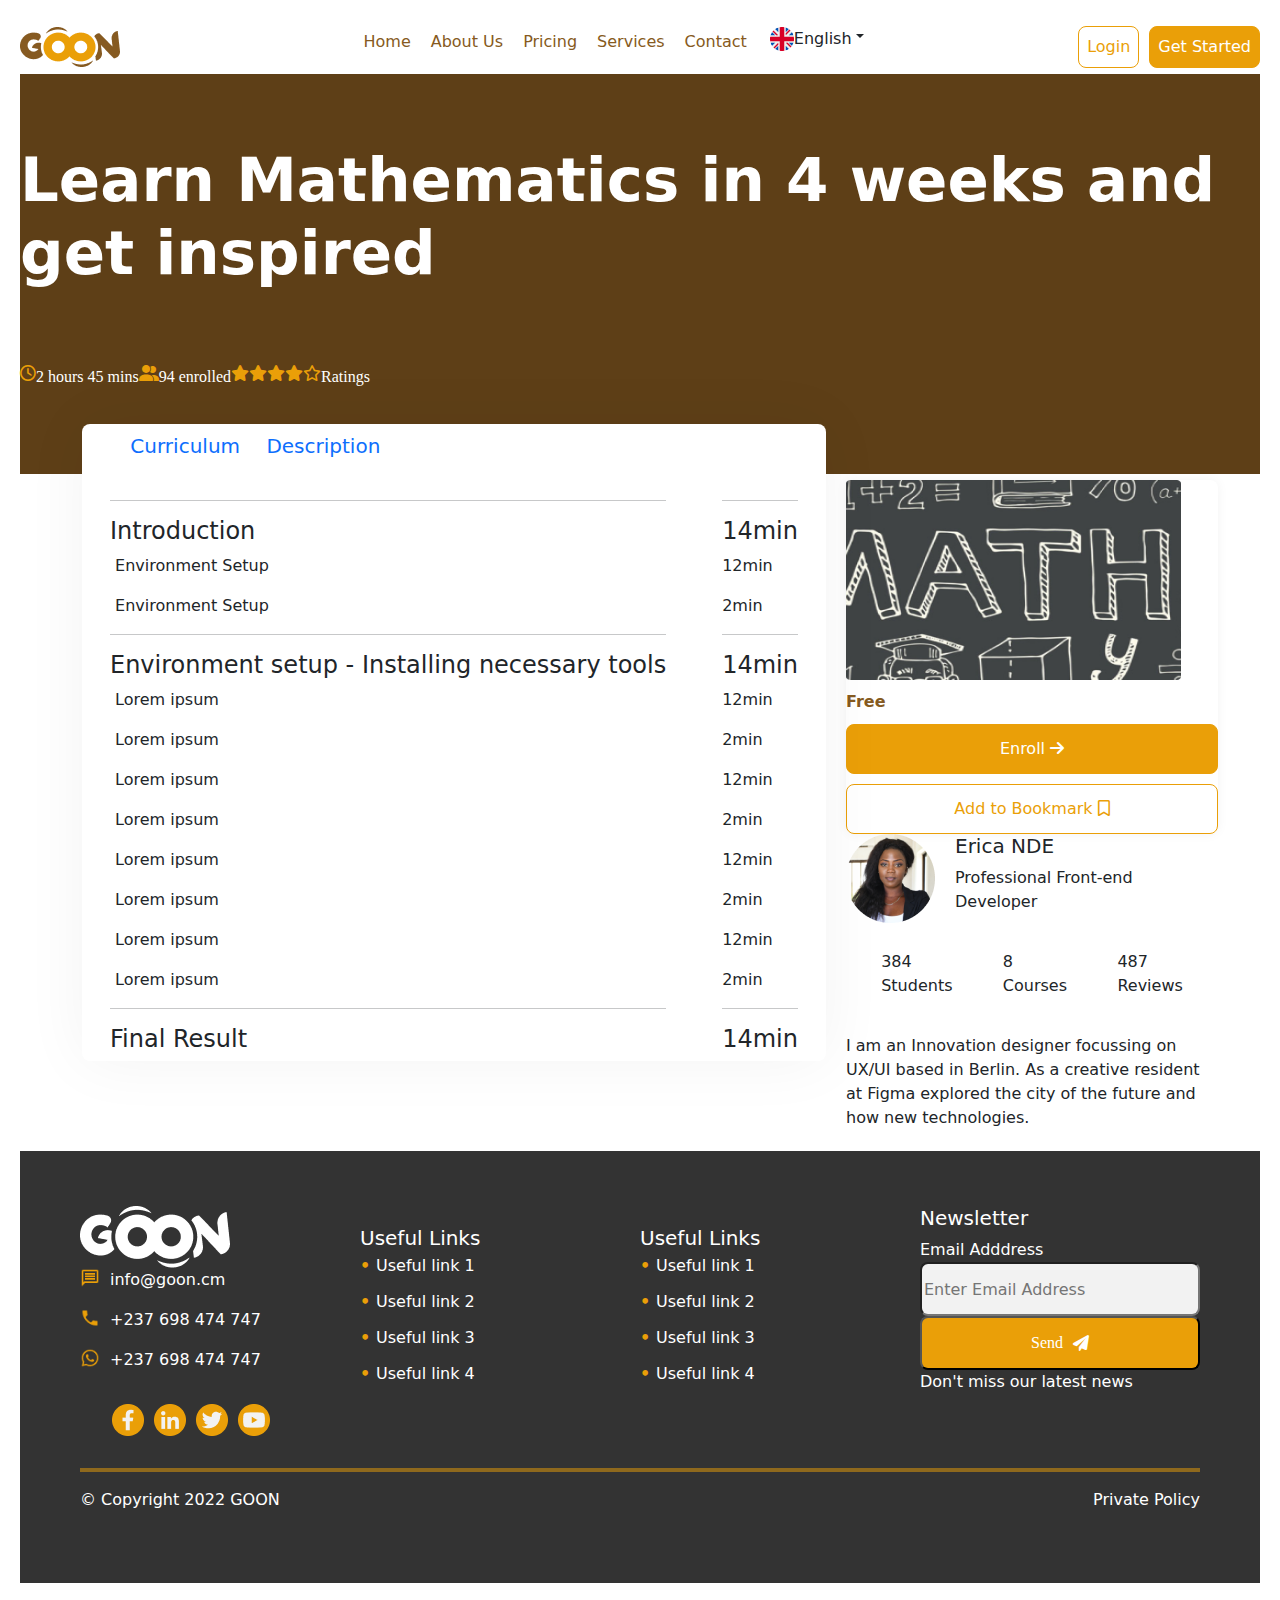
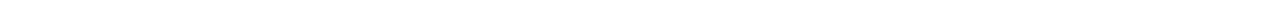
==== commit 367e2bd2: "work update" ====
--- a/course details.html
+++ b/course details.html
@@ -1,5 +1,6 @@
 <!DOCTYPE html>
 <html lang="en">
+
 <head>
     <meta charset="UTF-8">
     <meta http-equiv="X-UA-Compatible" content="IE=edge">
@@ -11,6 +12,7 @@
     <link rel="stylesheet" href="/fontawesome/css/all.min.css">
     <script src="/script/javascript.js"></script>
 </head>
+
 <body>
     <div w3-include-html="header.html" class="top-header"></div>
 
@@ -19,21 +21,27 @@
             <h3>Learn Mathematics in 4 weeks and get inspired</h3>
         </div>
         <div class="course-info">
-            <i class="fa-regular fa-clock"></i><p> 2 hours 45 mins </p>
-            <i class="fa-solid fa-user-group"></i><p> 94 enrolled </p>
-            <i class="fa-solid fa-star"></i> <i class="fa-solid fa-star"></i> <i class="fa-solid fa-star"></i> <i class="fa-solid fa-star"></i> <i class="fa-regular fa-star"></i><p> Ratings</p>
+            <i class="fa-regular fa-clock"></i>
+            <p> 2 hours 45 mins </p>
+            <i class="fa-solid fa-user-group"></i>
+            <p> 94 enrolled </p>
+            <i class="fa-solid fa-star"></i> <i class="fa-solid fa-star"></i> <i class="fa-solid fa-star"></i> <i
+                class="fa-solid fa-star"></i> <i class="fa-regular fa-star"></i>
+            <p> Ratings</p>
         </div>
     </div>
 
     <section class="course-details-2">
         <div class="div-1">
-            <nav>
-                <li><i class="fa-solid fa-lock-keyhole"></i> Curriculum</li>
-                <li><i class="fa-solid fa-lock-keyhole"></i> Description</li>
+            <nav class="div-1-nav">
+                <ul>
+                    <li><a href=""><i class="fa-solid fa-lock-keyhole"></i> Curriculum</a></li>
+                    <li><a href=""><i class="fa-solid fa-lock-keyhole"></i> Description</a></li>
+                </ul>
             </nav>
-
-            <div>
+            <div class="part-1">
                 <div>
+                    <hr>
                     <h4>Introduction</h4>
                     <p><i class="fa-solid fa-lock-keyhole"></i> Environment Setup</p>
                     <p><i class="fa-solid fa-lock-keyhole"></i> Environment Setup</p>
@@ -47,9 +55,11 @@
                     <p><i class="fa-solid fa-lock-keyhole"></i> Lorem ipsum</p>
                     <p><i class="fa-solid fa-lock-keyhole"></i> Lorem ipsum</p>
                     <p><i class="fa-solid fa-lock-keyhole"></i> Lorem ipsum</p>
+                    <hr>
                     <h4>Final Result</h4>
                 </div>
                 <div>
+                    <hr>
                     <h4>14min</h4>
                     <p>12min</p>
                     <p>2min</p>
@@ -63,7 +73,8 @@
                     <p>2min</p>
                     <p>12min</p>
                     <p>2min</p>
-                    <h4>Final Result</h4>
+                    <hr>
+                    <h4>14min</h4>
                 </div>
             </div>
         </div>
@@ -73,31 +84,34 @@
                 <div class="maths-content">
                     <div class="mathsfree">Free </div>
                 </div>
-                <button class="maths-enroll">
+                <button class="details-maths-enroll">
                     Enroll <i class="fa-solid fa-arrow-right"></i>
                 </button>
-                <button class="maths-enroll">
+                <button class="details-maths-enroll-2">
                     Add to Bookmark <i class="fa-regular fa-bookmark"></i>
                 </button>
-                
+
+            </div>
+            <div >
+                <div class="erica">
+                    <div><img src="/images/Ellipse 11.png" alt=""></div>
+                    <div>
+                        <h5>Erica NDE</h5>
+                        <p>Professional Front-end Developer</p>
+                    </div>
+                </div>
             </div>
             <div class="review">
-                <div>
-                    <img src="" alt="">
-                    <p></p>
-                </div>
-                <hr>
-                <div>
-                    <p>384 Students</p>
-                    <p>8 Courses</p>
-                    <p>487 Reviews</p>
-                </div>
-                <hr>
-                <div>
-                    <p>I am an Innovation designer focussing on UX/UI based in Berlin. As a creative resident at Figma explored the city of the future and how new technologies. </p>
-                </div>
+                <p>384<br> Students</p>
+                <p>8<br> Courses</p>
+                <p>487<br> Reviews</p>
+            </div>
+            <div>
+                <p>I am an Innovation designer focussing on UX/UI based in Berlin. As a creative resident at Figma
+                    explored the city of the future and how new technologies. </p>
             </div>
         </div>
+
     </section>
 
     <div w3-include-html="footer.html"></div>
@@ -105,4 +119,5 @@
         includeHTML();
     </script>
 </body>
+
 </html>--- a/styles/course-details.css
+++ b/styles/course-details.css
@@ -1,8 +1,12 @@
-.course-details-1{
-    height: 264px;
+body {
+    padding: 20px;
+}
+
+.course-details-1 {
+    height: 400px;
     background-color: #5E3F17;
     display: flex;
-    align-items: flex-start;
+    /* align-items: flex-start; */
     flex-direction: column;
     justify-content: space-evenly;
     /* text-align: center; */
@@ -23,13 +27,91 @@
     font-style: normal;
 }
 
-.course-info{
+.course-info {
     display: flex;
-    /* display: grid; */
     flex-direction: row;
-    /* grid-template-columns: 1fr 1fr; */
-    justify-content: space-around;
+    /* justify-content: space-around; */
     font-size: 16px;
     font-weight: 400;
     color: #EA9F08;
+}
+
+.course-details-2 {
+    display: flex;
+    flex-direction: row;
+    align-items: center;
+    justify-content: center;
+}
+
+.div-1 {
+    width: 60%;
+    background: #FFFFFF;
+    box-shadow: 0px 0px 64px rgba(0, 0, 0, 0.05);
+    border-radius: 8px;
+    margin: 20px;
+    transform: translateY(-70px);
+}
+
+.div-2 {
+    width: 30%;
+}
+
+.div-1-nav ul{
+    display: flex;
+    font-style: normal;
+    font-weight: 500;
+    font-size: 20px;
+    line-height: 120%;
+}
+
+.div-1-nav li {
+    float: left;
+    padding: 10px;
+}
+
+.part-1 {
+    display: flex;
+    flex-direction: row;
+    justify-content: space-around;
+}
+
+.rectangle-2 {
+    width: 90%;
+    height: 180px;
+}
+
+.details-maths-enroll{
+    box-sizing: border-box;
+    gap: 10px;
+    width: 100%;
+    height: 50px;
+    background: #EA9F08;
+    border: 1px solid #EA9F08;
+    color: #fff;
+    border-radius: 8px;
+}
+
+.details-maths-enroll-2{
+    box-sizing: border-box;
+    gap: 10px;
+    width: 100%;
+    height: 50px;
+    background: transparent;
+    border: 1px solid #EA9F08;
+    color: #EA9F08;
+    border-radius: 8px;
+}
+
+.review{
+    display: flex;
+    flex-direction: row;
+    padding: 20px;
+    justify-content: space-around;
+    gap: 20px;
+}
+
+.erica{
+    display: flex;
+    flex-direction: row;
+    gap: 20px;
 }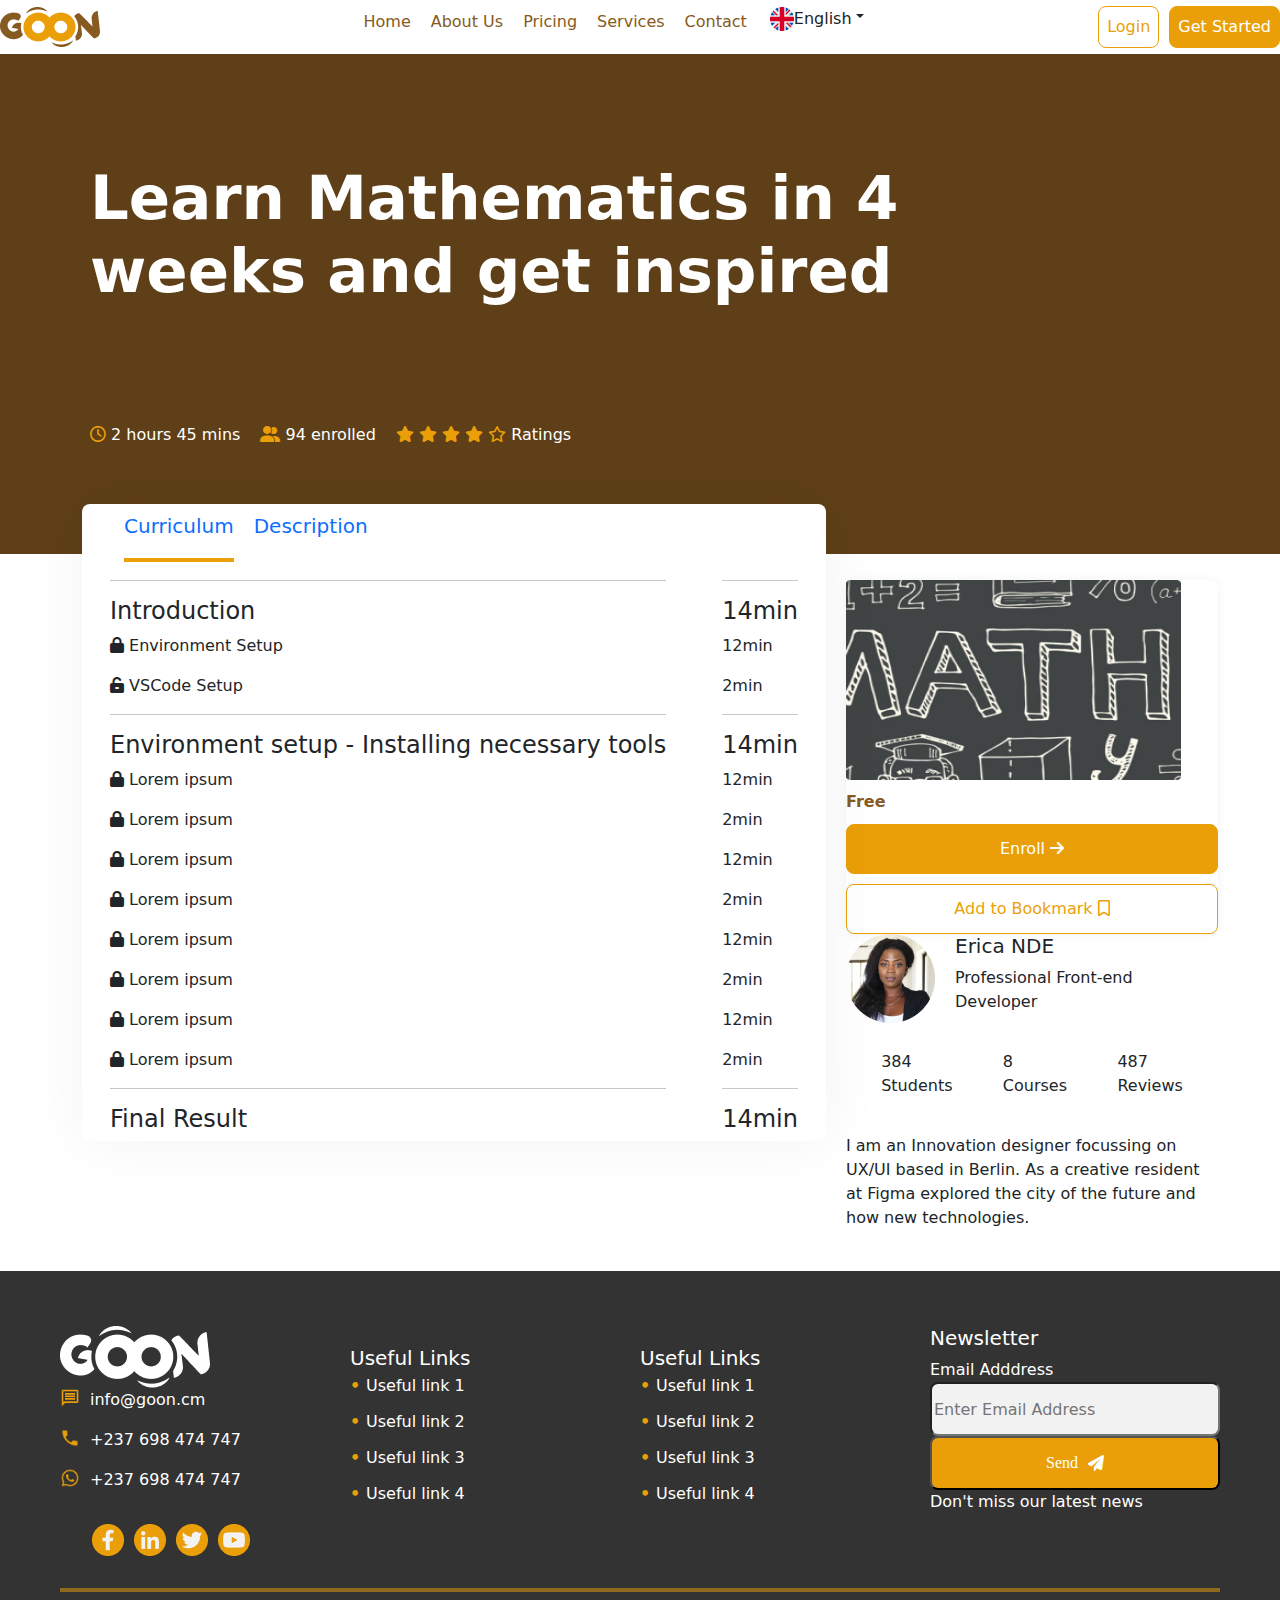
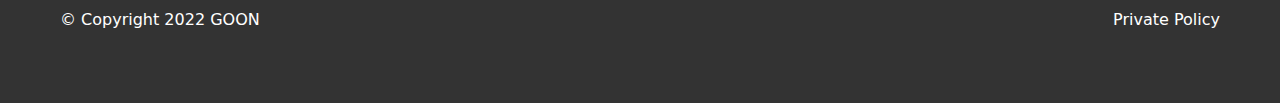
==== commit 58a06a17: "work update" ====
--- a/course details.html
+++ b/course details.html
@@ -9,7 +9,7 @@
     <link rel="stylesheet" href="/styles/style.css">
     <link rel="stylesheet" href="/styles/course-details.css">
     <link rel="stylesheet" href="/bootstrap/css/bootstrap.min.css">
-    <link rel="stylesheet" href="/fontawesome/css/all.min.css">
+    <link rel="stylesheet" href="/fontawesome/css/all.css">
     <script src="/script/javascript.js"></script>
 </head>
 
@@ -18,16 +18,19 @@
 
     <div class="course-details-1">
         <div>
-            <h3>Learn Mathematics in 4 weeks and get inspired</h3>
+            <h3>Learn Mathematics in 4<br> weeks and get inspired</h3>
         </div>
         <div class="course-info">
-            <i class="fa-regular fa-clock"></i>
-            <p> 2 hours 45 mins </p>
-            <i class="fa-solid fa-user-group"></i>
-            <p> 94 enrolled </p>
-            <i class="fa-solid fa-star"></i> <i class="fa-solid fa-star"></i> <i class="fa-solid fa-star"></i> <i
-                class="fa-solid fa-star"></i> <i class="fa-regular fa-star"></i>
-            <p> Ratings</p>
+            <div>
+                <i class="fa-regular fa-clock"></i> 2 hours 45 mins 
+            </div>
+            <div>
+                <i class="fa-solid fa-user-group"></i> 94 enrolled 
+            </div>
+            <div>
+                <i class="fa-solid fa-star"></i> <i class="fa-solid fa-star"></i> <i class="fa-solid fa-star"></i> <i
+                    class="fa-solid fa-star"></i> <i class="fa-regular fa-star"></i> Ratings
+            </div>
         </div>
     </div>
 
@@ -35,26 +38,26 @@
         <div class="div-1">
             <nav class="div-1-nav">
                 <ul>
-                    <li><a href=""><i class="fa-solid fa-lock-keyhole"></i> Curriculum</a></li>
-                    <li><a href=""><i class="fa-solid fa-lock-keyhole"></i> Description</a></li>
+                    <li><a href="" class="active"> Curriculum </a></li>
+                    <li><a href=""> Description</a></li>
                 </ul>
             </nav>
             <div class="part-1">
                 <div>
                     <hr>
                     <h4>Introduction</h4>
-                    <p><i class="fa-solid fa-lock-keyhole"></i> Environment Setup</p>
-                    <p><i class="fa-solid fa-lock-keyhole"></i> Environment Setup</p>
+                    <p><i class="fa-solid fa-lock"></i> Environment Setup</p>
+                    <p><i class="fa-solid fa-unlock-keyhole"></i> VSCode Setup</p>
                     <hr>
                     <h4>Environment setup - Installing necessary tools</h4>
-                    <p><i class="fa-solid fa-lock-keyhole"></i> Lorem ipsum</p>
-                    <p><i class="fa-solid fa-lock-keyhole"></i> Lorem ipsum</p>
-                    <p><i class="fa-solid fa-lock-keyhole"></i> Lorem ipsum</p>
-                    <p><i class="fa-solid fa-lock-keyhole"></i> Lorem ipsum</p>
-                    <p><i class="fa-solid fa-lock-keyhole"></i> Lorem ipsum</p>
-                    <p><i class="fa-solid fa-lock-keyhole"></i> Lorem ipsum</p>
-                    <p><i class="fa-solid fa-lock-keyhole"></i> Lorem ipsum</p>
-                    <p><i class="fa-solid fa-lock-keyhole"></i> Lorem ipsum</p>
+                    <p><i class="fa-solid fa-lock"></i> Lorem ipsum</p>
+                    <p><i class="fa-solid fa-lock"></i> Lorem ipsum</p>
+                    <p><i class="fa-solid fa-lock"></i> Lorem ipsum</p>
+                    <p><i class="fa-solid fa-lock"></i> Lorem ipsum</p>
+                    <p><i class="fa-solid fa-lock"></i> Lorem ipsum</p>
+                    <p><i class="fa-solid fa-lock"></i> Lorem ipsum</p>
+                    <p><i class="fa-solid fa-lock"></i> Lorem ipsum</p>
+                    <p><i class="fa-solid fa-lock"></i> Lorem ipsum</p>
                     <hr>
                     <h4>Final Result</h4>
                 </div>
@@ -92,7 +95,7 @@
                 </button>
 
             </div>
-            <div >
+            <div>
                 <div class="erica">
                     <div><img src="/images/Ellipse 11.png" alt=""></div>
                     <div>
--- a/styles/course-details.css
+++ b/styles/course-details.css
@@ -1,9 +1,5 @@
-body {
-    padding: 20px;
-}
-
 .course-details-1 {
-    height: 400px;
+    height: 500px;
     background-color: #5E3F17;
     display: flex;
     /* align-items: flex-start; */
@@ -11,6 +7,8 @@
     justify-content: space-evenly;
     /* text-align: center; */
     /* align-items: center; */
+    padding-left: 90px;
+    padding-right: 60px
 }
 
 .course-details-1 h3 {
@@ -23,7 +21,7 @@
     font-weight: 400;
     font-size: 16px;
     color: white;
-    font-family: 'Manrope';
+    /* font-family: 'Manrope'; */
     font-style: normal;
 }
 
@@ -33,6 +31,11 @@
     /* justify-content: space-around; */
     font-size: 16px;
     font-weight: 400;
+    color: #fff;
+    gap: 20px;
+}
+
+.course-info .fa-regular, .course-info .fa-solid{
     color: #EA9F08;
 }
 
@@ -41,6 +44,7 @@
     flex-direction: row;
     align-items: center;
     justify-content: center;
+    padding: 20px;
 }
 
 .div-1 {
@@ -49,11 +53,16 @@
     box-shadow: 0px 0px 64px rgba(0, 0, 0, 0.05);
     border-radius: 8px;
     margin: 20px;
-    transform: translateY(-70px);
+    transform: translateY(-90px);
 }
 
 .div-2 {
     width: 30%;
+}
+
+.active{
+    padding-bottom: 20px;
+    border-bottom: 4px solid #EA9F08;
 }
 
 .div-1-nav ul{
@@ -67,6 +76,8 @@
 .div-1-nav li {
     float: left;
     padding: 10px;
+    color: #EA9F08;
+
 }
 
 .part-1 {
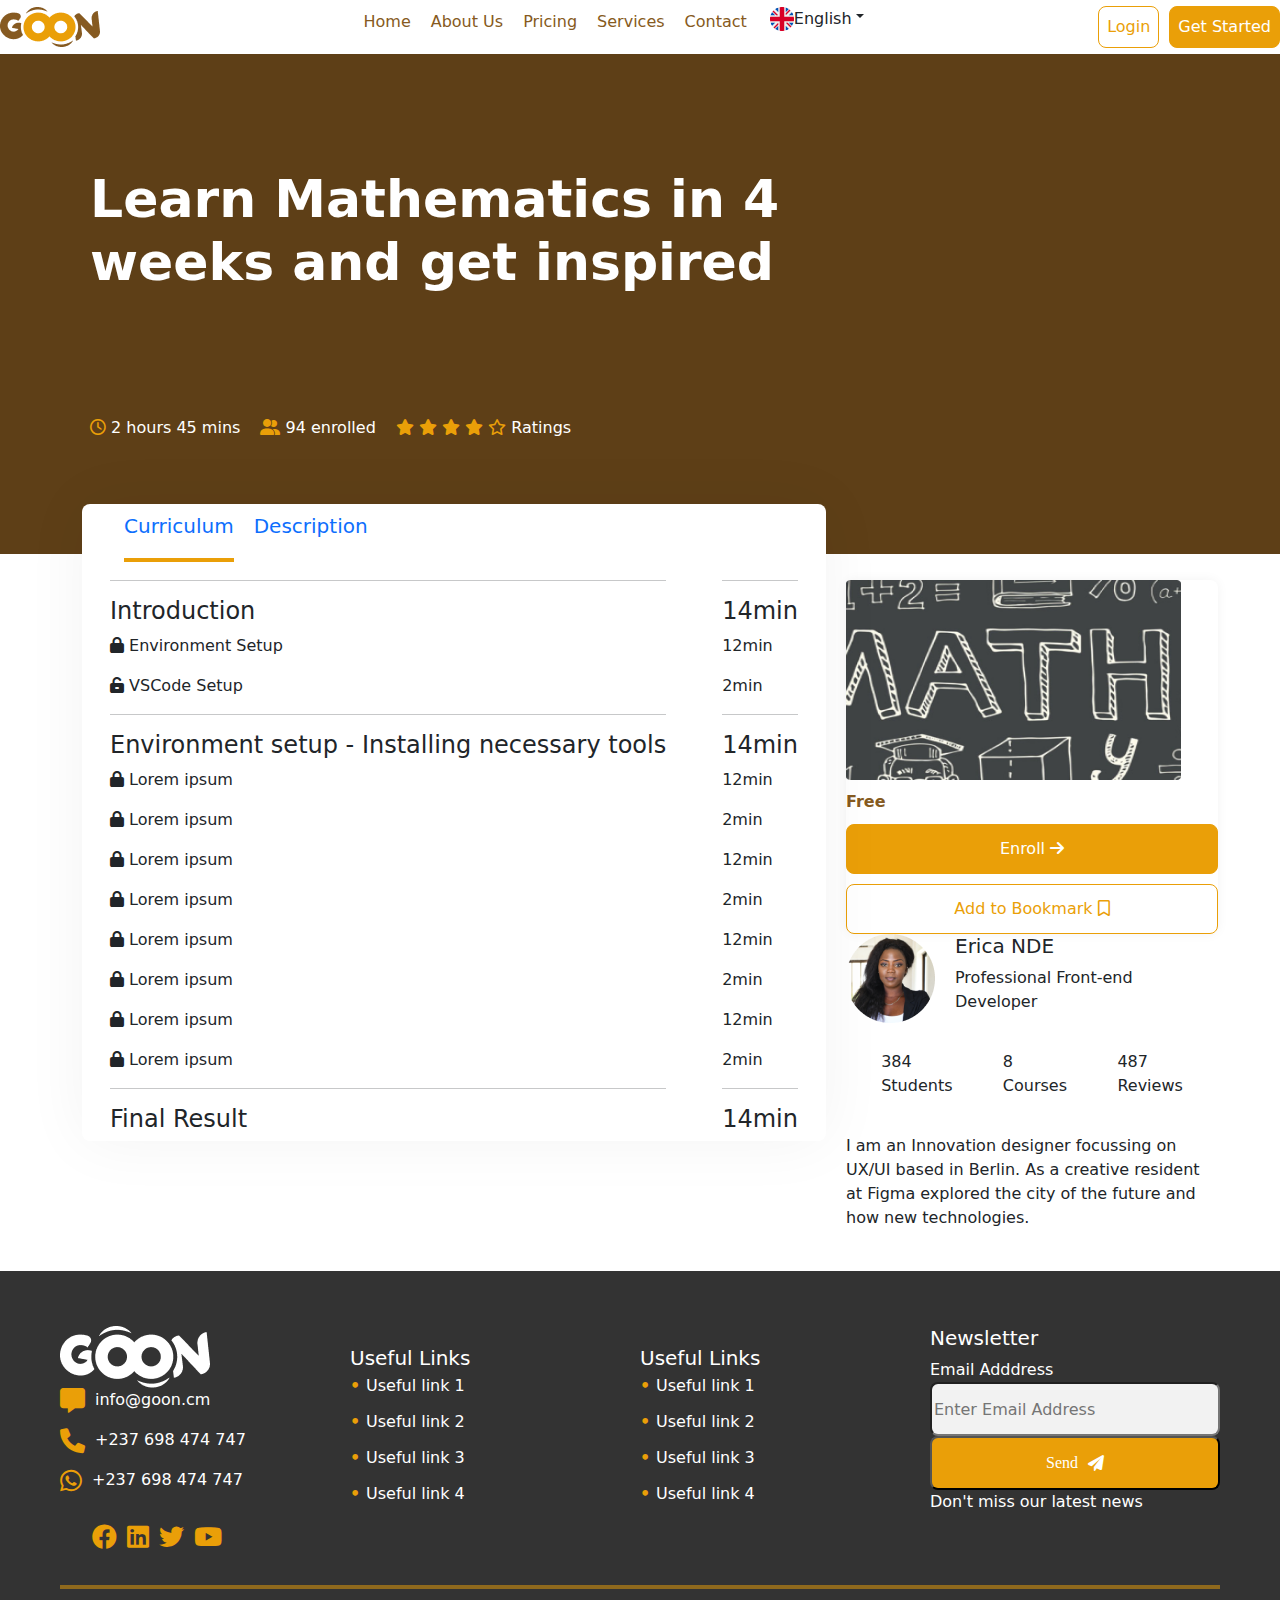
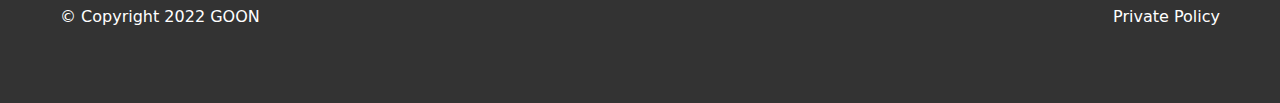
==== commit c5a84437: "work update" ====
--- a/course details.html
+++ b/course details.html
@@ -9,7 +9,7 @@
     <link rel="stylesheet" href="/styles/style.css">
     <link rel="stylesheet" href="/styles/course-details.css">
     <link rel="stylesheet" href="/bootstrap/css/bootstrap.min.css">
-    <link rel="stylesheet" href="/fontawesome/css/all.css">
+    <link rel="stylesheet" href="/fontawesome/css/all.min.css">
     <script src="/script/javascript.js"></script>
 </head>
 
@@ -17,9 +17,7 @@
     <div w3-include-html="header.html" class="top-header"></div>
 
     <div class="course-details-1">
-        <div>
-            <h3>Learn Mathematics in 4<br> weeks and get inspired</h3>
-        </div>
+        <h3>Learn Mathematics in 4<br> weeks and get inspired</h3>
         <div class="course-info">
             <div>
                 <i class="fa-regular fa-clock"></i> 2 hours 45 mins 
@@ -102,6 +100,7 @@
                         <h5>Erica NDE</h5>
                         <p>Professional Front-end Developer</p>
                     </div>
+                    
                 </div>
             </div>
             <div class="review">
--- a/styles/style.css
+++ b/styles/style.css
@@ -14,7 +14,6 @@
 
 .section-1 {
     width: 100vw;
-    /* height: 100%; */
     background: url(/images/image2.png);
     background-color: #5E3F17;
     background-position: right;
@@ -24,12 +23,10 @@
 
 .welcome {
     width: 68%;
-    /* height: 100%; */
     padding-left: 112px;
     padding-right: 126px;
     background: rgb(253, 245, 230);
     display: flex;
-    /* flex-wrap: nowrap; */
     flex-direction: column;
     align-items: flex-start;
     justify-content: center;
@@ -54,13 +51,8 @@
 }
 
 .image-1 {
-    /* position: absolute; */
     width: 423px;
     height: 590px;
-    /* left: 751px; */
-    /* top: 10px; */
-    /* display: flex; */
-    /* justify-content: center; */
 }
 
 .goon-span {
@@ -76,7 +68,6 @@
     display: flex;
     width: 100vw;
     flex-direction: column;
-    /* justify-content: center; */
     align-content: space-around;
     padding: 30px;
     text-align: center;
@@ -109,13 +100,10 @@
     display: flex;
     flex-direction: column;
     padding: 30px;
-    /* justify-content: center; */
-    /* padding-left: 60px; */
     width: 100%;
 }
 
 .section-3 h3 {
-    /* font-style: normal; */
     font-weight: 700;
     font-size: 49px;
     color: #2D1E0B;
@@ -139,14 +127,12 @@
 .course {
     display: flex;
     flex-direction: column;
-    /* padding: 20px 5px; */
     gap: 10px;
     box-shadow: 0px 0px 12px rgb(0 0 0 / 5%);
     border-radius: 8px;
 }
 
 .course p {
-    /* width: 290px; */
     font-style: normal;
     font-weight: 600;
     font-size: 26px;
@@ -162,24 +148,16 @@
     font-weight: 700;
     font-size: 16px;
     color: #865A21;
-    /* align-items: center; */
-    /* padding: 0px; */
-    /* gap: 43px; */
-    /* width: 305px; */
-    /* height: 26px; */
 }
 
 .maths-content-2 {
     display: flex;
-    /* display: grid; */
     flex-direction: row;
-    /* grid-template-columns: 1fr 1fr; */
     justify-content: space-between;
 }
 
 .maths-enroll {
     box-sizing: border-box;
-    /* padding: 15px 30px; */
     gap: 10px;
     width: 150px;
     height: 50px;
@@ -191,7 +169,6 @@
 
 .section-4 {
     height: 600px;
-    /* width: 100%; */
 }
 
 .section-4 .section_courses {
@@ -262,11 +239,7 @@
 
 .imgs {
     display: flex;
-    /* flex-direction: row; */
-    justify-content: space-between;
-    /* align-items: center; */
-    /* padding: 30px; */
-    /* width: 90%; */
+    justify-content: space-between;
 }
 
 .imgs img {
--- a/styles/course-details.css
+++ b/styles/course-details.css
@@ -2,33 +2,28 @@
     height: 500px;
     background-color: #5E3F17;
     display: flex;
-    /* align-items: flex-start; */
     flex-direction: column;
     justify-content: space-evenly;
-    /* text-align: center; */
-    /* align-items: center; */
     padding-left: 90px;
     padding-right: 60px
 }
 
 .course-details-1 h3 {
     font-weight: 700;
-    font-size: 61px;
+    font-size: 52px;
     color: white;
 }
 
 .course-details-1 p {
     font-weight: 400;
-    font-size: 16px;
+    font-size: 15px;
     color: white;
-    /* font-family: 'Manrope'; */
     font-style: normal;
 }
 
 .course-info {
     display: flex;
     flex-direction: row;
-    /* justify-content: space-around; */
     font-size: 16px;
     font-weight: 400;
     color: #fff;
--- a/fontawesome/css/all.min.css
+++ b/fontawesome/css/all.min.css
@@ -0,0 +1,6 @@
+/*!
+ * Font Awesome Free 6.1.2 by @fontawesome - https://fontawesome.com
+ * License - https://fontawesome.com/license/free (Icons: CC BY 4.0, Fonts: SIL OFL 1.1, Code: MIT License)
+ * Copyright 2022 Fonticons, Inc.
+ */
+.fa{font-family:var(--fa-style-family,"Font Awesome 6 Free");font-weight:var(--fa-style,900)}.fa,.fa-brands,.fa-duotone,.fa-light,.fa-regular,.fa-solid,.fa-thin,.fab,.fad,.fal,.far,.fas,.fat{-moz-osx-font-smoothing:grayscale;-webkit-font-smoothing:antialiased;display:var(--fa-display,inline-block);font-style:normal;font-variant:normal;line-height:1;text-rendering:auto}.fa-1x{font-size:1em}.fa-2x{font-size:2em}.fa-3x{font-size:3em}.fa-4x{font-size:4em}.fa-5x{font-size:5em}.fa-6x{font-size:6em}.fa-7x{font-size:7em}.fa-8x{font-size:8em}.fa-9x{font-size:9em}.fa-10x{font-size:10em}.fa-2xs{font-size:.625em;line-height:.1em;vertical-align:.225em}.fa-xs{font-size:.75em;line-height:.08333em;vertical-align:.125em}.fa-sm{font-size:.875em;line-height:.07143em;vertical-align:.05357em}.fa-lg{font-size:1.25em;line-height:.05em;vertical-align:-.075em}.fa-xl{font-size:1.5em;line-height:.04167em;vertical-align:-.125em}.fa-2xl{font-size:2em;line-height:.03125em;vertical-align:-.1875em}.fa-fw{text-align:center;width:1.25em}.fa-ul{list-style-type:none;margin-left:var(--fa-li-margin,2.5em);padding-left:0}.fa-ul>li{position:relative}.fa-li{left:calc(var(--fa-li-width, 2em)*-1);position:absolute;text-align:center;width:var(--fa-li-width,2em);line-height:inherit}.fa-border{border-radius:var(--fa-border-radius,.1em);border:var(--fa-border-width,.08em) var(--fa-border-style,solid) var(--fa-border-color,#eee);padding:var(--fa-border-padding,.2em .25em .15em)}.fa-pull-left{float:left;margin-right:var(--fa-pull-margin,.3em)}.fa-pull-right{float:right;margin-left:var(--fa-pull-margin,.3em)}.fa-beat{-webkit-animation-name:fa-beat;animation-name:fa-beat;-webkit-animation-delay:var(--fa-animation-delay,0);animation-delay:var(--fa-animation-delay,0);-webkit-animation-direction:var(--fa-animation-direction,normal);animation-direction:var(--fa-animation-direction,normal);-webkit-animation-duration:var(--fa-animation-duration,1s);animation-duration:var(--fa-animation-duration,1s);-webkit-animation-iteration-count:var(--fa-animation-iteration-count,infinite);animation-iteration-count:var(--fa-animation-iteration-count,infinite);-webkit-animation-timing-function:var(--fa-animation-timing,ease-in-out);animation-timing-function:var(--fa-animation-timing,ease-in-out)}.fa-bounce{-webkit-animation-name:fa-bounce;animation-name:fa-bounce;-webkit-animation-delay:var(--fa-animation-delay,0);animation-delay:var(--fa-animation-delay,0);-webkit-animation-direction:var(--fa-animation-direction,normal);animation-direction:var(--fa-animation-direction,normal);-webkit-animation-duration:var(--fa-animation-duration,1s);animation-duration:var(--fa-animation-duration,1s);-webkit-animation-iteration-count:var(--fa-animation-iteration-count,infinite);animation-iteration-count:var(--fa-animation-iteration-count,infinite);-webkit-animation-timing-function:var(--fa-animation-timing,cubic-bezier(.28,.84,.42,1));animation-timing-function:var(--fa-animation-timing,cubic-bezier(.28,.84,.42,1))}.fa-fade{-webkit-animation-name:fa-fade;animation-name:fa-fade;-webkit-animation-iteration-count:var(--fa-animation-iteration-count,infinite);animation-iteration-count:var(--fa-animation-iteration-count,infinite);-webkit-animation-timing-function:var(--fa-animation-timing,cubic-bezier(.4,0,.6,1));animation-timing-function:var(--fa-animation-timing,cubic-bezier(.4,0,.6,1))}.fa-beat-fade,.fa-fade{-webkit-animation-delay:var(--fa-animation-delay,0);animation-delay:var(--fa-animation-delay,0);-webkit-animation-direction:var(--fa-animation-direction,normal);animation-direction:var(--fa-animation-direction,normal);-webkit-animation-duration:var(--fa-animation-duration,1s);animation-duration:var(--fa-animation-duration,1s)}.fa-beat-fade{-webkit-animation-name:fa-beat-fade;animation-name:fa-beat-fade;-webkit-animation-iteration-count:var(--fa-animation-iteration-count,infinite);animation-iteration-count:var(--fa-animation-iteration-count,infinite);-webkit-animation-timing-function:var(--fa-animation-timing,cubic-bezier(.4,0,.6,1));animation-timing-function:var(--fa-animation-timing,cubic-bezier(.4,0,.6,1))}.fa-flip{-webkit-animation-name:fa-flip;animation-name:fa-flip;-webkit-animation-delay:var(--fa-animation-delay,0);animation-delay:var(--fa-animation-delay,0);-webkit-animation-direction:var(--fa-animation-direction,normal);animation-direction:var(--fa-animation-direction,normal);-webkit-animation-duration:var(--fa-animation-duration,1s);animation-duration:var(--fa-animation-duration,1s);-webkit-animation-iteration-count:var(--fa-animation-iteration-count,infinite);animation-iteration-count:var(--fa-animation-iteration-count,infinite);-webkit-animation-timing-function:var(--fa-animation-timing,ease-in-out);animation-timing-function:var(--fa-animation-timing,ease-in-out)}.fa-shake{-webkit-animation-name:fa-shake;animation-name:fa-shake;-webkit-animation-duration:var(--fa-animation-duration,1s);animation-duration:var(--fa-animation-duration,1s);-webkit-animation-iteration-count:var(--fa-animation-iteration-count,infinite);animation-iteration-count:var(--fa-animation-iteration-count,infinite);-webkit-animation-timing-function:var(--fa-animation-timing,linear);animation-timing-function:var(--fa-animation-timing,linear)}.fa-shake,.fa-spin{-webkit-animation-delay:var(--fa-animation-delay,0);animation-delay:var(--fa-animation-delay,0);-webkit-animation-direction:var(--fa-animation-direction,normal);animation-direction:var(--fa-animation-direction,normal)}.fa-spin{-webkit-animation-name:fa-spin;animation-name:fa-spin;-webkit-animation-duration:var(--fa-animation-duration,2s);animation-duration:var(--fa-animation-duration,2s);-webkit-animation-iteration-count:var(--fa-animation-iteration-count,infinite);animation-iteration-count:var(--fa-animation-iteration-count,infinite);-webkit-animation-timing-function:var(--fa-animation-timing,linear);animation-timing-function:var(--fa-animation-timing,linear)}.fa-spin-reverse{--fa-animation-direction:reverse}.fa-pulse,.fa-spin-pulse{-webkit-animation-name:fa-spin;animation-name:fa-spin;-webkit-animation-direction:var(--fa-animation-direction,normal);animation-direction:var(--fa-animation-direction,normal);-webkit-animation-duration:var(--fa-animation-duration,1s);animation-duration:var(--fa-animation-duration,1s);-webkit-animation-iteration-count:var(--fa-animation-iteration-count,infinite);animation-iteration-count:var(--fa-animation-iteration-count,infinite);-webkit-animation-timing-function:var(--fa-animation-timing,steps(8));animation-timing-function:var(--fa-animation-timing,steps(8))}@media (prefers-reduced-motion:reduce){.fa-beat,.fa-beat-fade,.fa-bounce,.fa-fade,.fa-flip,.fa-pulse,.fa-shake,.fa-spin,.fa-spin-pulse{-webkit-animation-delay:-1ms;animation-delay:-1ms;-webkit-animation-duration:1ms;animation-duration:1ms;-webkit-animation-iteration-count:1;animation-iteration-count:1;transition-delay:0s;transition-duration:0s}}@-webkit-keyframes fa-beat{0%,90%{-webkit-transform:scale(1);transform:scale(1)}45%{-webkit-transform:scale(var(--fa-beat-scale,1.25));transform:scale(var(--fa-beat-scale,1.25))}}@keyframes fa-beat{0%,90%{-webkit-transform:scale(1);transform:scale(1)}45%{-webkit-transform:scale(var(--fa-beat-scale,1.25));transform:scale(var(--fa-beat-scale,1.25))}}@-webkit-keyframes fa-bounce{0%{-webkit-transform:scale(1) translateY(0);transform:scale(1) translateY(0)}10%{-webkit-transform:scale(var(--fa-bounce-start-scale-x,1.1),var(--fa-bounce-start-scale-y,.9)) translateY(0);transform:scale(var(--fa-bounce-start-scale-x,1.1),var(--fa-bounce-start-scale-y,.9)) translateY(0)}30%{-webkit-transform:scale(var(--fa-bounce-jump-scale-x,.9),var(--fa-bounce-jump-scale-y,1.1)) translateY(var(--fa-bounce-height,-.5em));transform:scale(var(--fa-bounce-jump-scale-x,.9),var(--fa-bounce-jump-scale-y,1.1)) translateY(var(--fa-bounce-height,-.5em))}50%{-webkit-transform:scale(var(--fa-bounce-land-scale-x,1.05),var(--fa-bounce-land-scale-y,.95)) translateY(0);transform:scale(var(--fa-bounce-land-scale-x,1.05),var(--fa-bounce-land-scale-y,.95)) translateY(0)}57%{-webkit-transform:scale(1) translateY(var(--fa-bounce-rebound,-.125em));transform:scale(1) translateY(var(--fa-bounce-rebound,-.125em))}64%{-webkit-transform:scale(1) translateY(0);transform:scale(1) translateY(0)}to{-webkit-transform:scale(1) translateY(0);transform:scale(1) translateY(0)}}@keyframes fa-bounce{0%{-webkit-transform:scale(1) translateY(0);transform:scale(1) translateY(0)}10%{-webkit-transform:scale(var(--fa-bounce-start-scale-x,1.1),var(--fa-bounce-start-scale-y,.9)) translateY(0);transform:scale(var(--fa-bounce-start-scale-x,1.1),var(--fa-bounce-start-scale-y,.9)) translateY(0)}30%{-webkit-transform:scale(var(--fa-bounce-jump-scale-x,.9),var(--fa-bounce-jump-scale-y,1.1)) translateY(var(--fa-bounce-height,-.5em));transform:scale(var(--fa-bounce-jump-scale-x,.9),var(--fa-bounce-jump-scale-y,1.1)) translateY(var(--fa-bounce-height,-.5em))}50%{-webkit-transform:scale(var(--fa-bounce-land-scale-x,1.05),var(--fa-bounce-land-scale-y,.95)) translateY(0);transform:scale(var(--fa-bounce-land-scale-x,1.05),var(--fa-bounce-land-scale-y,.95)) translateY(0)}57%{-webkit-transform:scale(1) translateY(var(--fa-bounce-rebound,-.125em));transform:scale(1) translateY(var(--fa-bounce-rebound,-.125em))}64%{-webkit-transform:scale(1) translateY(0);transform:scale(1) translateY(0)}to{-webkit-transform:scale(1) translateY(0);transform:scale(1) translateY(0)}}@-webkit-keyframes fa-fade{50%{opacity:var(--fa-fade-opacity,.4)}}@keyframes fa-fade{50%{opacity:var(--fa-fade-opacity,.4)}}@-webkit-keyframes fa-beat-fade{0%,to{opacity:var(--fa-beat-fade-opacity,.4);-webkit-transform:scale(1);transform:scale(1)}50%{opacity:1;-webkit-transform:scale(var(--fa-beat-fade-scale,1.125));transform:scale(var(--fa-beat-fade-scale,1.125))}}@keyframes fa-beat-fade{0%,to{opacity:var(--fa-beat-fade-opacity,.4);-webkit-transform:scale(1);transform:scale(1)}50%{opacity:1;-webkit-transform:scale(var(--fa-beat-fade-scale,1.125));transform:scale(var(--fa-beat-fade-scale,1.125))}}@-webkit-keyframes fa-flip{50%{-webkit-transform:rotate3d(var(--fa-flip-x,0),var(--fa-flip-y,1),var(--fa-flip-z,0),var(--fa-flip-angle,-180deg));transform:rotate3d(var(--fa-flip-x,0),var(--fa-flip-y,1),var(--fa-flip-z,0),var(--fa-flip-angle,-180deg))}}@keyframes fa-flip{50%{-webkit-transform:rotate3d(var(--fa-flip-x,0),var(--fa-flip-y,1),var(--fa-flip-z,0),var(--fa-flip-angle,-180deg));transform:rotate3d(var(--fa-flip-x,0),var(--fa-flip-y,1),var(--fa-flip-z,0),var(--fa-flip-angle,-180deg))}}@-webkit-keyframes fa-shake{0%{-webkit-transform:rotate(-15deg);transform:rotate(-15deg)}4%{-webkit-transform:rotate(15deg);transform:rotate(15deg)}8%,24%{-webkit-transform:rotate(-18deg);transform:rotate(-18deg)}12%,28%{-webkit-transform:rotate(18deg);transform:rotate(18deg)}16%{-webkit-transform:rotate(-22deg);transform:rotate(-22deg)}20%{-webkit-transform:rotate(22deg);transform:rotate(22deg)}32%{-webkit-transform:rotate(-12deg);transform:rotate(-12deg)}36%{-webkit-transform:rotate(12deg);transform:rotate(12deg)}40%,to{-webkit-transform:rotate(0deg);transform:rotate(0deg)}}@keyframes fa-shake{0%{-webkit-transform:rotate(-15deg);transform:rotate(-15deg)}4%{-webkit-transform:rotate(15deg);transform:rotate(15deg)}8%,24%{-webkit-transform:rotate(-18deg);transform:rotate(-18deg)}12%,28%{-webkit-transform:rotate(18deg);transform:rotate(18deg)}16%{-webkit-transform:rotate(-22deg);transform:rotate(-22deg)}20%{-webkit-transform:rotate(22deg);transform:rotate(22deg)}32%{-webkit-transform:rotate(-12deg);transform:rotate(-12deg)}36%{-webkit-transform:rotate(12deg);transform:rotate(12deg)}40%,to{-webkit-transform:rotate(0deg);transform:rotate(0deg)}}@-webkit-keyframes fa-spin{0%{-webkit-transform:rotate(0deg);transform:rotate(0deg)}to{-webkit-transform:rotate(1turn);transform:rotate(1turn)}}@keyframes fa-spin{0%{-webkit-transform:rotate(0deg);transform:rotate(0deg)}to{-webkit-transform:rotate(1turn);transform:rotate(1turn)}}.fa-rotate-90{-webkit-transform:rotate(90deg);transform:rotate(90deg)}.fa-rotate-180{-webkit-transform:rotate(180deg);transform:rotate(180deg)}.fa-rotate-270{-webkit-transform:rotate(270deg);transform:rotate(270deg)}.fa-flip-horizontal{-webkit-transform:scaleX(-1);transform:scaleX(-1)}.fa-flip-vertical{-webkit-transform:scaleY(-1);transform:scaleY(-1)}.fa-flip-both,.fa-flip-horizontal.fa-flip-vertical{-webkit-transform:scale(-1);transform:scale(-1)}.fa-rotate-by{-webkit-transform:rotate(var(--fa-rotate-angle,none));transform:rotate(var(--fa-rotate-angle,none))}.fa-stack{display:inline-block;height:2em;line-height:2em;position:relative;vertical-align:middle;width:2.5em}.fa-stack-1x,.fa-stack-2x{left:0;position:absolute;text-align:center;width:100%;z-index:var(--fa-stack-z-index,auto)}.fa-stack-1x{line-height:inherit}.fa-stack-2x{font-size:2em}.fa-inverse{color:var(--fa-inverse,#fff)}.fa-0:before{content:"\30"}.fa-1:before{content:"\31"}.fa-2:before{content:"\32"}.fa-3:before{content:"\33"}.fa-4:before{content:"\34"}.fa-5:before{content:"\35"}.fa-6:before{content:"\36"}.fa-7:before{content:"\37"}.fa-8:before{content:"\38"}.fa-9:before{content:"\39"}.fa-a:before{content:"\41"}.fa-address-book:before,.fa-contact-book:before{content:"\f2b9"}.fa-address-card:before,.fa-contact-card:before,.fa-vcard:before{content:"\f2bb"}.fa-align-center:before{content:"\f037"}.fa-align-justify:before{content:"\f039"}.fa-align-left:before{content:"\f036"}.fa-align-right:before{content:"\f038"}.fa-anchor:before{content:"\f13d"}.fa-anchor-circle-check:before{content:"\e4aa"}.fa-anchor-circle-exclamation:before{content:"\e4ab"}.fa-anchor-circle-xmark:before{content:"\e4ac"}.fa-anchor-lock:before{content:"\e4ad"}.fa-angle-down:before{content:"\f107"}.fa-angle-left:before{content:"\f104"}.fa-angle-right:before{content:"\f105"}.fa-angle-up:before{content:"\f106"}.fa-angle-double-down:before,.fa-angles-down:before{content:"\f103"}.fa-angle-double-left:before,.fa-angles-left:before{content:"\f100"}.fa-angle-double-right:before,.fa-angles-right:before{content:"\f101"}.fa-angle-double-up:before,.fa-angles-up:before{content:"\f102"}.fa-ankh:before{content:"\f644"}.fa-apple-alt:before,.fa-apple-whole:before{content:"\f5d1"}.fa-archway:before{content:"\f557"}.fa-arrow-down:before{content:"\f063"}.fa-arrow-down-1-9:before,.fa-sort-numeric-asc:before,.fa-sort-numeric-down:before{content:"\f162"}.fa-arrow-down-9-1:before,.fa-sort-numeric-desc:before,.fa-sort-numeric-down-alt:before{content:"\f886"}.fa-arrow-down-a-z:before,.fa-sort-alpha-asc:before,.fa-sort-alpha-down:before{content:"\f15d"}.fa-arrow-down-long:before,.fa-long-arrow-down:before{content:"\f175"}.fa-arrow-down-short-wide:before,.fa-sort-amount-desc:before,.fa-sort-amount-down-alt:before{content:"\f884"}.fa-arrow-down-up-across-line:before{content:"\e4af"}.fa-arrow-down-up-lock:before{content:"\e4b0"}.fa-arrow-down-wide-short:before,.fa-sort-amount-asc:before,.fa-sort-amount-down:before{content:"\f160"}.fa-arrow-down-z-a:before,.fa-sort-alpha-desc:before,.fa-sort-alpha-down-alt:before{content:"\f881"}.fa-arrow-left:before{content:"\f060"}.fa-arrow-left-long:before,.fa-long-arrow-left:before{content:"\f177"}.fa-arrow-pointer:before,.fa-mouse-pointer:before{content:"\f245"}.fa-arrow-right:before{content:"\f061"}.fa-arrow-right-arrow-left:before,.fa-exchange:before{content:"\f0ec"}.fa-arrow-right-from-bracket:before,.fa-sign-out:before{content:"\f08b"}.fa-arrow-right-long:before,.fa-long-arrow-right:before{content:"\f178"}.fa-arrow-right-to-bracket:before,.fa-sign-in:before{content:"\f090"}.fa-arrow-right-to-city:before{content:"\e4b3"}.fa-arrow-left-rotate:before,.fa-arrow-rotate-back:before,.fa-arrow-rotate-backward:before,.fa-arrow-rotate-left:before,.fa-undo:before{content:"\f0e2"}.fa-arrow-right-rotate:before,.fa-arrow-rotate-forward:before,.fa-arrow-rotate-right:before,.fa-redo:before{content:"\f01e"}.fa-arrow-trend-down:before{content:"\e097"}.fa-arrow-trend-up:before{content:"\e098"}.fa-arrow-turn-down:before,.fa-level-down:before{content:"\f149"}.fa-arrow-turn-up:before,.fa-level-up:before{content:"\f148"}.fa-arrow-up:before{content:"\f062"}.fa-arrow-up-1-9:before,.fa-sort-numeric-up:before{content:"\f163"}.fa-arrow-up-9-1:before,.fa-sort-numeric-up-alt:before{content:"\f887"}.fa-arrow-up-a-z:before,.fa-sort-alpha-up:before{content:"\f15e"}.fa-arrow-up-from-bracket:before{content:"\e09a"}.fa-arrow-up-from-ground-water:before{content:"\e4b5"}.fa-arrow-up-from-water-pump:before{content:"\e4b6"}.fa-arrow-up-long:before,.fa-long-arrow-up:before{content:"\f176"}.fa-arrow-up-right-dots:before{content:"\e4b7"}.fa-arrow-up-right-from-square:before,.fa-external-link:before{content:"\f08e"}.fa-arrow-up-short-wide:before,.fa-sort-amount-up-alt:before{content:"\f885"}.fa-arrow-up-wide-short:before,.fa-sort-amount-up:before{content:"\f161"}.fa-arrow-up-z-a:before,.fa-sort-alpha-up-alt:before{content:"\f882"}.fa-arrows-down-to-line:before{content:"\e4b8"}.fa-arrows-down-to-people:before{content:"\e4b9"}.fa-arrows-h:before,.fa-arrows-left-right:before{content:"\f07e"}.fa-arrows-left-right-to-line:before{content:"\e4ba"}.fa-arrows-rotate:before,.fa-refresh:before,.fa-sync:before{content:"\f021"}.fa-arrows-spin:before{content:"\e4bb"}.fa-arrows-split-up-and-left:before{content:"\e4bc"}.fa-arrows-to-circle:before{content:"\e4bd"}.fa-arrows-to-dot:before{content:"\e4be"}.fa-arrows-to-eye:before{content:"\e4bf"}.fa-arrows-turn-right:before{content:"\e4c0"}.fa-arrows-turn-to-dots:before{content:"\e4c1"}.fa-arrows-up-down:before,.fa-arrows-v:before{content:"\f07d"}.fa-arrows-up-down-left-right:before,.fa-arrows:before{content:"\f047"}.fa-arrows-up-to-line:before{content:"\e4c2"}.fa-asterisk:before{content:"\2a"}.fa-at:before{content:"\40"}.fa-atom:before{content:"\f5d2"}.fa-audio-description:before{content:"\f29e"}.fa-austral-sign:before{content:"\e0a9"}.fa-award:before{content:"\f559"}.fa-b:before{content:"\42"}.fa-baby:before{content:"\f77c"}.fa-baby-carriage:before,.fa-carriage-baby:before{content:"\f77d"}.fa-backward:before{content:"\f04a"}.fa-backward-fast:before,.fa-fast-backward:before{content:"\f049"}.fa-backward-step:before,.fa-step-backward:before{content:"\f048"}.fa-bacon:before{content:"\f7e5"}.fa-bacteria:before{content:"\e059"}.fa-bacterium:before{content:"\e05a"}.fa-bag-shopping:before,.fa-shopping-bag:before{content:"\f290"}.fa-bahai:before,.fa-haykal:before{content:"\f666"}.fa-baht-sign:before{content:"\e0ac"}.fa-ban:before,.fa-cancel:before{content:"\f05e"}.fa-ban-smoking:before,.fa-smoking-ban:before{content:"\f54d"}.fa-band-aid:before,.fa-bandage:before{content:"\f462"}.fa-barcode:before{content:"\f02a"}.fa-bars:before,.fa-navicon:before{content:"\f0c9"}.fa-bars-progress:before,.fa-tasks-alt:before{content:"\f828"}.fa-bars-staggered:before,.fa-reorder:before,.fa-stream:before{content:"\f550"}.fa-baseball-ball:before,.fa-baseball:before{content:"\f433"}.fa-baseball-bat-ball:before{content:"\f432"}.fa-basket-shopping:before,.fa-shopping-basket:before{content:"\f291"}.fa-basketball-ball:before,.fa-basketball:before{content:"\f434"}.fa-bath:before,.fa-bathtub:before{content:"\f2cd"}.fa-battery-0:before,.fa-battery-empty:before{content:"\f244"}.fa-battery-5:before,.fa-battery-full:before,.fa-battery:before{content:"\f240"}.fa-battery-3:before,.fa-battery-half:before{content:"\f242"}.fa-battery-2:before,.fa-battery-quarter:before{content:"\f243"}.fa-battery-4:before,.fa-battery-three-quarters:before{content:"\f241"}.fa-bed:before{content:"\f236"}.fa-bed-pulse:before,.fa-procedures:before{content:"\f487"}.fa-beer-mug-empty:before,.fa-beer:before{content:"\f0fc"}.fa-bell:before{content:"\f0f3"}.fa-bell-concierge:before,.fa-concierge-bell:before{content:"\f562"}.fa-bell-slash:before{content:"\f1f6"}.fa-bezier-curve:before{content:"\f55b"}.fa-bicycle:before{content:"\f206"}.fa-binoculars:before{content:"\f1e5"}.fa-biohazard:before{content:"\f780"}.fa-bitcoin-sign:before{content:"\e0b4"}.fa-blender:before{content:"\f517"}.fa-blender-phone:before{content:"\f6b6"}.fa-blog:before{content:"\f781"}.fa-bold:before{content:"\f032"}.fa-bolt:before,.fa-zap:before{content:"\f0e7"}.fa-bolt-lightning:before{content:"\e0b7"}.fa-bomb:before{content:"\f1e2"}.fa-bone:before{content:"\f5d7"}.fa-bong:before{content:"\f55c"}.fa-book:before{content:"\f02d"}.fa-atlas:before,.fa-book-atlas:before{content:"\f558"}.fa-bible:before,.fa-book-bible:before{content:"\f647"}.fa-book-bookmark:before{content:"\e0bb"}.fa-book-journal-whills:before,.fa-journal-whills:before{content:"\f66a"}.fa-book-medical:before{content:"\f7e6"}.fa-book-open:before{content:"\f518"}.fa-book-open-reader:before,.fa-book-reader:before{content:"\f5da"}.fa-book-quran:before,.fa-quran:before{content:"\f687"}.fa-book-dead:before,.fa-book-skull:before{content:"\f6b7"}.fa-book-tanakh:before,.fa-tanakh:before{content:"\f827"}.fa-bookmark:before{content:"\f02e"}.fa-border-all:before{content:"\f84c"}.fa-border-none:before{content:"\f850"}.fa-border-style:before,.fa-border-top-left:before{content:"\f853"}.fa-bore-hole:before{content:"\e4c3"}.fa-bottle-droplet:before{content:"\e4c4"}.fa-bottle-water:before{content:"\e4c5"}.fa-bowl-food:before{content:"\e4c6"}.fa-bowl-rice:before{content:"\e2eb"}.fa-bowling-ball:before{content:"\f436"}.fa-box:before{content:"\f466"}.fa-archive:before,.fa-box-archive:before{content:"\f187"}.fa-box-open:before{content:"\f49e"}.fa-box-tissue:before{content:"\e05b"}.fa-boxes-packing:before{content:"\e4c7"}.fa-boxes-alt:before,.fa-boxes-stacked:before,.fa-boxes:before{content:"\f468"}.fa-braille:before{content:"\f2a1"}.fa-brain:before{content:"\f5dc"}.fa-brazilian-real-sign:before{content:"\e46c"}.fa-bread-slice:before{content:"\f7ec"}.fa-bridge:before{content:"\e4c8"}.fa-bridge-circle-check:before{content:"\e4c9"}.fa-bridge-circle-exclamation:before{content:"\e4ca"}.fa-bridge-circle-xmark:before{content:"\e4cb"}.fa-bridge-lock:before{content:"\e4cc"}.fa-bridge-water:before{content:"\e4ce"}.fa-briefcase:before{content:"\f0b1"}.fa-briefcase-medical:before{content:"\f469"}.fa-broom:before{content:"\f51a"}.fa-broom-ball:before,.fa-quidditch-broom-ball:before,.fa-quidditch:before{content:"\f458"}.fa-brush:before{content:"\f55d"}.fa-bucket:before{content:"\e4cf"}.fa-bug:before{content:"\f188"}.fa-bug-slash:before{content:"\e490"}.fa-bugs:before{content:"\e4d0"}.fa-building:before{content:"\f1ad"}.fa-building-circle-arrow-right:before{content:"\e4d1"}.fa-building-circle-check:before{content:"\e4d2"}.fa-building-circle-exclamation:before{content:"\e4d3"}.fa-building-circle-xmark:before{content:"\e4d4"}.fa-bank:before,.fa-building-columns:before,.fa-institution:before,.fa-museum:before,.fa-university:before{content:"\f19c"}.fa-building-flag:before{content:"\e4d5"}.fa-building-lock:before{content:"\e4d6"}.fa-building-ngo:before{content:"\e4d7"}.fa-building-shield:before{content:"\e4d8"}.fa-building-un:before{content:"\e4d9"}.fa-building-user:before{content:"\e4da"}.fa-building-wheat:before{content:"\e4db"}.fa-bullhorn:before{content:"\f0a1"}.fa-bullseye:before{content:"\f140"}.fa-burger:before,.fa-hamburger:before{content:"\f805"}.fa-burst:before{content:"\e4dc"}.fa-bus:before{content:"\f207"}.fa-bus-alt:before,.fa-bus-simple:before{content:"\f55e"}.fa-briefcase-clock:before,.fa-business-time:before{content:"\f64a"}.fa-c:before{content:"\43"}.fa-cable-car:before,.fa-tram:before{content:"\f7da"}.fa-birthday-cake:before,.fa-cake-candles:before,.fa-cake:before{content:"\f1fd"}.fa-calculator:before{content:"\f1ec"}.fa-calendar:before{content:"\f133"}.fa-calendar-check:before{content:"\f274"}.fa-calendar-day:before{content:"\f783"}.fa-calendar-alt:before,.fa-calendar-days:before{content:"\f073"}.fa-calendar-minus:before{content:"\f272"}.fa-calendar-plus:before{content:"\f271"}.fa-calendar-week:before{content:"\f784"}.fa-calendar-times:before,.fa-calendar-xmark:before{content:"\f273"}.fa-camera-alt:before,.fa-camera:before{content:"\f030"}.fa-camera-retro:before{content:"\f083"}.fa-camera-rotate:before{content:"\e0d8"}.fa-campground:before{content:"\f6bb"}.fa-candy-cane:before{content:"\f786"}.fa-cannabis:before{content:"\f55f"}.fa-capsules:before{content:"\f46b"}.fa-automobile:before,.fa-car:before{content:"\f1b9"}.fa-battery-car:before,.fa-car-battery:before{content:"\f5df"}.fa-car-burst:before,.fa-car-crash:before{content:"\f5e1"}.fa-car-on:before{content:"\e4dd"}.fa-car-alt:before,.fa-car-rear:before{content:"\f5de"}.fa-car-side:before{content:"\f5e4"}.fa-car-tunnel:before{content:"\e4de"}.fa-caravan:before{content:"\f8ff"}.fa-caret-down:before{content:"\f0d7"}.fa-caret-left:before{content:"\f0d9"}.fa-caret-right:before{content:"\f0da"}.fa-caret-up:before{content:"\f0d8"}.fa-carrot:before{content:"\f787"}.fa-cart-arrow-down:before{content:"\f218"}.fa-cart-flatbed:before,.fa-dolly-flatbed:before{content:"\f474"}.fa-cart-flatbed-suitcase:before,.fa-luggage-cart:before{content:"\f59d"}.fa-cart-plus:before{content:"\f217"}.fa-cart-shopping:before,.fa-shopping-cart:before{content:"\f07a"}.fa-cash-register:before{content:"\f788"}.fa-cat:before{content:"\f6be"}.fa-cedi-sign:before{content:"\e0df"}.fa-cent-sign:before{content:"\e3f5"}.fa-certificate:before{content:"\f0a3"}.fa-chair:before{content:"\f6c0"}.fa-blackboard:before,.fa-chalkboard:before{content:"\f51b"}.fa-chalkboard-teacher:before,.fa-chalkboard-user:before{content:"\f51c"}.fa-champagne-glasses:before,.fa-glass-cheers:before{content:"\f79f"}.fa-charging-station:before{content:"\f5e7"}.fa-area-chart:before,.fa-chart-area:before{content:"\f1fe"}.fa-bar-chart:before,.fa-chart-bar:before{content:"\f080"}.fa-chart-column:before{content:"\e0e3"}.fa-chart-gantt:before{content:"\e0e4"}.fa-chart-line:before,.fa-line-chart:before{content:"\f201"}.fa-chart-pie:before,.fa-pie-chart:before{content:"\f200"}.fa-chart-simple:before{content:"\e473"}.fa-check:before{content:"\f00c"}.fa-check-double:before{content:"\f560"}.fa-check-to-slot:before,.fa-vote-yea:before{content:"\f772"}.fa-cheese:before{content:"\f7ef"}.fa-chess:before{content:"\f439"}.fa-chess-bishop:before{content:"\f43a"}.fa-chess-board:before{content:"\f43c"}.fa-chess-king:before{content:"\f43f"}.fa-chess-knight:before{content:"\f441"}.fa-chess-pawn:before{content:"\f443"}.fa-chess-queen:before{content:"\f445"}.fa-chess-rook:before{content:"\f447"}.fa-chevron-down:before{content:"\f078"}.fa-chevron-left:before{content:"\f053"}.fa-chevron-right:before{content:"\f054"}.fa-chevron-up:before{content:"\f077"}.fa-child:before{content:"\f1ae"}.fa-child-dress:before{content:"\e59c"}.fa-child-reaching:before{content:"\e59d"}.fa-child-rifle:before{content:"\e4e0"}.fa-children:before{content:"\e4e1"}.fa-church:before{content:"\f51d"}.fa-circle:before{content:"\f111"}.fa-arrow-circle-down:before,.fa-circle-arrow-down:before{content:"\f0ab"}.fa-arrow-circle-left:before,.fa-circle-arrow-left:before{content:"\f0a8"}.fa-arrow-circle-right:before,.fa-circle-arrow-right:before{content:"\f0a9"}.fa-arrow-circle-up:before,.fa-circle-arrow-up:before{content:"\f0aa"}.fa-check-circle:before,.fa-circle-check:before{content:"\f058"}.fa-chevron-circle-down:before,.fa-circle-chevron-down:before{content:"\f13a"}.fa-chevron-circle-left:before,.fa-circle-chevron-left:before{content:"\f137"}.fa-chevron-circle-right:before,.fa-circle-chevron-right:before{content:"\f138"}.fa-chevron-circle-up:before,.fa-circle-chevron-up:before{content:"\f139"}.fa-circle-dollar-to-slot:before,.fa-donate:before{content:"\f4b9"}.fa-circle-dot:before,.fa-dot-circle:before{content:"\f192"}.fa-arrow-alt-circle-down:before,.fa-circle-down:before{content:"\f358"}.fa-circle-exclamation:before,.fa-exclamation-circle:before{content:"\f06a"}.fa-circle-h:before,.fa-hospital-symbol:before{content:"\f47e"}.fa-adjust:before,.fa-circle-half-stroke:before{content:"\f042"}.fa-circle-info:before,.fa-info-circle:before{content:"\f05a"}.fa-arrow-alt-circle-left:before,.fa-circle-left:before{content:"\f359"}.fa-circle-minus:before,.fa-minus-circle:before{content:"\f056"}.fa-circle-nodes:before{content:"\e4e2"}.fa-circle-notch:before{content:"\f1ce"}.fa-circle-pause:before,.fa-pause-circle:before{content:"\f28b"}.fa-circle-play:before,.fa-play-circle:before{content:"\f144"}.fa-circle-plus:before,.fa-plus-circle:before{content:"\f055"}.fa-circle-question:before,.fa-question-circle:before{content:"\f059"}.fa-circle-radiation:before,.fa-radiation-alt:before{content:"\f7ba"}.fa-arrow-alt-circle-right:before,.fa-circle-right:before{content:"\f35a"}.fa-circle-stop:before,.fa-stop-circle:before{content:"\f28d"}.fa-arrow-alt-circle-up:before,.fa-circle-up:before{content:"\f35b"}.fa-circle-user:before,.fa-user-circle:before{content:"\f2bd"}.fa-circle-xmark:before,.fa-times-circle:before,.fa-xmark-circle:before{content:"\f057"}.fa-city:before{content:"\f64f"}.fa-clapperboard:before{content:"\e131"}.fa-clipboard:before{content:"\f328"}.fa-clipboard-check:before{content:"\f46c"}.fa-clipboard-list:before{content:"\f46d"}.fa-clipboard-question:before{content:"\e4e3"}.fa-clipboard-user:before{content:"\f7f3"}.fa-clock-four:before,.fa-clock:before{content:"\f017"}.fa-clock-rotate-left:before,.fa-history:before{content:"\f1da"}.fa-clone:before{content:"\f24d"}.fa-closed-captioning:before{content:"\f20a"}.fa-cloud:before{content:"\f0c2"}.fa-cloud-arrow-down:before,.fa-cloud-download-alt:before,.fa-cloud-download:before{content:"\f0ed"}.fa-cloud-arrow-up:before,.fa-cloud-upload-alt:before,.fa-cloud-upload:before{content:"\f0ee"}.fa-cloud-bolt:before,.fa-thunderstorm:before{content:"\f76c"}.fa-cloud-meatball:before{content:"\f73b"}.fa-cloud-moon:before{content:"\f6c3"}.fa-cloud-moon-rain:before{content:"\f73c"}.fa-cloud-rain:before{content:"\f73d"}.fa-cloud-showers-heavy:before{content:"\f740"}.fa-cloud-showers-water:before{content:"\e4e4"}.fa-cloud-sun:before{content:"\f6c4"}.fa-cloud-sun-rain:before{content:"\f743"}.fa-clover:before{content:"\e139"}.fa-code:before{content:"\f121"}.fa-code-branch:before{content:"\f126"}.fa-code-commit:before{content:"\f386"}.fa-code-compare:before{content:"\e13a"}.fa-code-fork:before{content:"\e13b"}.fa-code-merge:before{content:"\f387"}.fa-code-pull-request:before{content:"\e13c"}.fa-coins:before{content:"\f51e"}.fa-colon-sign:before{content:"\e140"}.fa-comment:before{content:"\f075"}.fa-comment-dollar:before{content:"\f651"}.fa-comment-dots:before,.fa-commenting:before{content:"\f4ad"}.fa-comment-medical:before{content:"\f7f5"}.fa-comment-slash:before{content:"\f4b3"}.fa-comment-sms:before,.fa-sms:before{content:"\f7cd"}.fa-comments:before{content:"\f086"}.fa-comments-dollar:before{content:"\f653"}.fa-compact-disc:before{content:"\f51f"}.fa-compass:before{content:"\f14e"}.fa-compass-drafting:before,.fa-drafting-compass:before{content:"\f568"}.fa-compress:before{content:"\f066"}.fa-computer:before{content:"\e4e5"}.fa-computer-mouse:before,.fa-mouse:before{content:"\f8cc"}.fa-cookie:before{content:"\f563"}.fa-cookie-bite:before{content:"\f564"}.fa-copy:before{content:"\f0c5"}.fa-copyright:before{content:"\f1f9"}.fa-couch:before{content:"\f4b8"}.fa-cow:before{content:"\f6c8"}.fa-credit-card-alt:before,.fa-credit-card:before{content:"\f09d"}.fa-crop:before{content:"\f125"}.fa-crop-alt:before,.fa-crop-simple:before{content:"\f565"}.fa-cross:before{content:"\f654"}.fa-crosshairs:before{content:"\f05b"}.fa-crow:before{content:"\f520"}.fa-crown:before{content:"\f521"}.fa-crutch:before{content:"\f7f7"}.fa-cruzeiro-sign:before{content:"\e152"}.fa-cube:before{content:"\f1b2"}.fa-cubes:before{content:"\f1b3"}.fa-cubes-stacked:before{content:"\e4e6"}.fa-d:before{content:"\44"}.fa-database:before{content:"\f1c0"}.fa-backspace:before,.fa-delete-left:before{content:"\f55a"}.fa-democrat:before{content:"\f747"}.fa-desktop-alt:before,.fa-desktop:before{content:"\f390"}.fa-dharmachakra:before{content:"\f655"}.fa-diagram-next:before{content:"\e476"}.fa-diagram-predecessor:before{content:"\e477"}.fa-diagram-project:before,.fa-project-diagram:before{content:"\f542"}.fa-diagram-successor:before{content:"\e47a"}.fa-diamond:before{content:"\f219"}.fa-diamond-turn-right:before,.fa-directions:before{content:"\f5eb"}.fa-dice:before{content:"\f522"}.fa-dice-d20:before{content:"\f6cf"}.fa-dice-d6:before{content:"\f6d1"}.fa-dice-five:before{content:"\f523"}.fa-dice-four:before{content:"\f524"}.fa-dice-one:before{content:"\f525"}.fa-dice-six:before{content:"\f526"}.fa-dice-three:before{content:"\f527"}.fa-dice-two:before{content:"\f528"}.fa-disease:before{content:"\f7fa"}.fa-display:before{content:"\e163"}.fa-divide:before{content:"\f529"}.fa-dna:before{content:"\f471"}.fa-dog:before{content:"\f6d3"}.fa-dollar-sign:before,.fa-dollar:before,.fa-usd:before{content:"\24"}.fa-dolly-box:before,.fa-dolly:before{content:"\f472"}.fa-dong-sign:before{content:"\e169"}.fa-door-closed:before{content:"\f52a"}.fa-door-open:before{content:"\f52b"}.fa-dove:before{content:"\f4ba"}.fa-compress-alt:before,.fa-down-left-and-up-right-to-center:before{content:"\f422"}.fa-down-long:before,.fa-long-arrow-alt-down:before{content:"\f309"}.fa-download:before{content:"\f019"}.fa-dragon:before{content:"\f6d5"}.fa-draw-polygon:before{content:"\f5ee"}.fa-droplet:before,.fa-tint:before{content:"\f043"}.fa-droplet-slash:before,.fa-tint-slash:before{content:"\f5c7"}.fa-drum:before{content:"\f569"}.fa-drum-steelpan:before{content:"\f56a"}.fa-drumstick-bite:before{content:"\f6d7"}.fa-dumbbell:before{content:"\f44b"}.fa-dumpster:before{content:"\f793"}.fa-dumpster-fire:before{content:"\f794"}.fa-dungeon:before{content:"\f6d9"}.fa-e:before{content:"\45"}.fa-deaf:before,.fa-deafness:before,.fa-ear-deaf:before,.fa-hard-of-hearing:before{content:"\f2a4"}.fa-assistive-listening-systems:before,.fa-ear-listen:before{content:"\f2a2"}.fa-earth-africa:before,.fa-globe-africa:before{content:"\f57c"}.fa-earth-america:before,.fa-earth-americas:before,.fa-earth:before,.fa-globe-americas:before{content:"\f57d"}.fa-earth-asia:before,.fa-globe-asia:before{content:"\f57e"}.fa-earth-europe:before,.fa-globe-europe:before{content:"\f7a2"}.fa-earth-oceania:before,.fa-globe-oceania:before{content:"\e47b"}.fa-egg:before{content:"\f7fb"}.fa-eject:before{content:"\f052"}.fa-elevator:before{content:"\e16d"}.fa-ellipsis-h:before,.fa-ellipsis:before{content:"\f141"}.fa-ellipsis-v:before,.fa-ellipsis-vertical:before{content:"\f142"}.fa-envelope:before{content:"\f0e0"}.fa-envelope-circle-check:before{content:"\e4e8"}.fa-envelope-open:before{content:"\f2b6"}.fa-envelope-open-text:before{content:"\f658"}.fa-envelopes-bulk:before,.fa-mail-bulk:before{content:"\f674"}.fa-equals:before{content:"\3d"}.fa-eraser:before{content:"\f12d"}.fa-ethernet:before{content:"\f796"}.fa-eur:before,.fa-euro-sign:before,.fa-euro:before{content:"\f153"}.fa-exclamation:before{content:"\21"}.fa-expand:before{content:"\f065"}.fa-explosion:before{content:"\e4e9"}.fa-eye:before{content:"\f06e"}.fa-eye-dropper-empty:before,.fa-eye-dropper:before,.fa-eyedropper:before{content:"\f1fb"}.fa-eye-low-vision:before,.fa-low-vision:before{content:"\f2a8"}.fa-eye-slash:before{content:"\f070"}.fa-f:before{content:"\46"}.fa-angry:before,.fa-face-angry:before{content:"\f556"}.fa-dizzy:before,.fa-face-dizzy:before{content:"\f567"}.fa-face-flushed:before,.fa-flushed:before{content:"\f579"}.fa-face-frown:before,.fa-frown:before{content:"\f119"}.fa-face-frown-open:before,.fa-frown-open:before{content:"\f57a"}.fa-face-grimace:before,.fa-grimace:before{content:"\f57f"}.fa-face-grin:before,.fa-grin:before{content:"\f580"}.fa-face-grin-beam:before,.fa-grin-beam:before{content:"\f582"}.fa-face-grin-beam-sweat:before,.fa-grin-beam-sweat:before{content:"\f583"}.fa-face-grin-hearts:before,.fa-grin-hearts:before{content:"\f584"}.fa-face-grin-squint:before,.fa-grin-squint:before{content:"\f585"}.fa-face-grin-squint-tears:before,.fa-grin-squint-tears:before{content:"\f586"}.fa-face-grin-stars:before,.fa-grin-stars:before{content:"\f587"}.fa-face-grin-tears:before,.fa-grin-tears:before{content:"\f588"}.fa-face-grin-tongue:before,.fa-grin-tongue:before{content:"\f589"}.fa-face-grin-tongue-squint:before,.fa-grin-tongue-squint:before{content:"\f58a"}.fa-face-grin-tongue-wink:before,.fa-grin-tongue-wink:before{content:"\f58b"}.fa-face-grin-wide:before,.fa-grin-alt:before{content:"\f581"}.fa-face-grin-wink:before,.fa-grin-wink:before{content:"\f58c"}.fa-face-kiss:before,.fa-kiss:before{content:"\f596"}.fa-face-kiss-beam:before,.fa-kiss-beam:before{content:"\f597"}.fa-face-kiss-wink-heart:before,.fa-kiss-wink-heart:before{content:"\f598"}.fa-face-laugh:before,.fa-laugh:before{content:"\f599"}.fa-face-laugh-beam:before,.fa-laugh-beam:before{content:"\f59a"}.fa-face-laugh-squint:before,.fa-laugh-squint:before{content:"\f59b"}.fa-face-laugh-wink:before,.fa-laugh-wink:before{content:"\f59c"}.fa-face-meh:before,.fa-meh:before{content:"\f11a"}.fa-face-meh-blank:before,.fa-meh-blank:before{content:"\f5a4"}.fa-face-rolling-eyes:before,.fa-meh-rolling-eyes:before{content:"\f5a5"}.fa-face-sad-cry:before,.fa-sad-cry:before{content:"\f5b3"}.fa-face-sad-tear:before,.fa-sad-tear:before{content:"\f5b4"}.fa-face-smile:before,.fa-smile:before{content:"\f118"}.fa-face-smile-beam:before,.fa-smile-beam:before{content:"\f5b8"}.fa-face-smile-wink:before,.fa-smile-wink:before{content:"\f4da"}.fa-face-surprise:before,.fa-surprise:before{content:"\f5c2"}.fa-face-tired:before,.fa-tired:before{content:"\f5c8"}.fa-fan:before{content:"\f863"}.fa-faucet:before{content:"\e005"}.fa-faucet-drip:before{content:"\e006"}.fa-fax:before{content:"\f1ac"}.fa-feather:before{content:"\f52d"}.fa-feather-alt:before,.fa-feather-pointed:before{content:"\f56b"}.fa-ferry:before{content:"\e4ea"}.fa-file:before{content:"\f15b"}.fa-file-arrow-down:before,.fa-file-download:before{content:"\f56d"}.fa-file-arrow-up:before,.fa-file-upload:before{content:"\f574"}.fa-file-audio:before{content:"\f1c7"}.fa-file-circle-check:before{content:"\e5a0"}.fa-file-circle-exclamation:before{content:"\e4eb"}.fa-file-circle-minus:before{content:"\e4ed"}.fa-file-circle-plus:before{content:"\e494"}.fa-file-circle-question:before{content:"\e4ef"}.fa-file-circle-xmark:before{content:"\e5a1"}.fa-file-code:before{content:"\f1c9"}.fa-file-contract:before{content:"\f56c"}.fa-file-csv:before{content:"\f6dd"}.fa-file-excel:before{content:"\f1c3"}.fa-arrow-right-from-file:before,.fa-file-export:before{content:"\f56e"}.fa-file-image:before{content:"\f1c5"}.fa-arrow-right-to-file:before,.fa-file-import:before{content:"\f56f"}.fa-file-invoice:before{content:"\f570"}.fa-file-invoice-dollar:before{content:"\f571"}.fa-file-alt:before,.fa-file-lines:before,.fa-file-text:before{content:"\f15c"}.fa-file-medical:before{content:"\f477"}.fa-file-pdf:before{content:"\f1c1"}.fa-file-edit:before,.fa-file-pen:before{content:"\f31c"}.fa-file-powerpoint:before{content:"\f1c4"}.fa-file-prescription:before{content:"\f572"}.fa-file-shield:before{content:"\e4f0"}.fa-file-signature:before{content:"\f573"}.fa-file-video:before{content:"\f1c8"}.fa-file-medical-alt:before,.fa-file-waveform:before{content:"\f478"}.fa-file-word:before{content:"\f1c2"}.fa-file-archive:before,.fa-file-zipper:before{content:"\f1c6"}.fa-fill:before{content:"\f575"}.fa-fill-drip:before{content:"\f576"}.fa-film:before{content:"\f008"}.fa-filter:before{content:"\f0b0"}.fa-filter-circle-dollar:before,.fa-funnel-dollar:before{content:"\f662"}.fa-filter-circle-xmark:before{content:"\e17b"}.fa-fingerprint:before{content:"\f577"}.fa-fire:before{content:"\f06d"}.fa-fire-burner:before{content:"\e4f1"}.fa-fire-extinguisher:before{content:"\f134"}.fa-fire-alt:before,.fa-fire-flame-curved:before{content:"\f7e4"}.fa-burn:before,.fa-fire-flame-simple:before{content:"\f46a"}.fa-fish:before{content:"\f578"}.fa-fish-fins:before{content:"\e4f2"}.fa-flag:before{content:"\f024"}.fa-flag-checkered:before{content:"\f11e"}.fa-flag-usa:before{content:"\f74d"}.fa-flask:before{content:"\f0c3"}.fa-flask-vial:before{content:"\e4f3"}.fa-floppy-disk:before,.fa-save:before{content:"\f0c7"}.fa-florin-sign:before{content:"\e184"}.fa-folder-blank:before,.fa-folder:before{content:"\f07b"}.fa-folder-closed:before{content:"\e185"}.fa-folder-minus:before{content:"\f65d"}.fa-folder-open:before{content:"\f07c"}.fa-folder-plus:before{content:"\f65e"}.fa-folder-tree:before{content:"\f802"}.fa-font:before{content:"\f031"}.fa-football-ball:before,.fa-football:before{content:"\f44e"}.fa-forward:before{content:"\f04e"}.fa-fast-forward:before,.fa-forward-fast:before{content:"\f050"}.fa-forward-step:before,.fa-step-forward:before{content:"\f051"}.fa-franc-sign:before{content:"\e18f"}.fa-frog:before{content:"\f52e"}.fa-futbol-ball:before,.fa-futbol:before,.fa-soccer-ball:before{content:"\f1e3"}.fa-g:before{content:"\47"}.fa-gamepad:before{content:"\f11b"}.fa-gas-pump:before{content:"\f52f"}.fa-dashboard:before,.fa-gauge-med:before,.fa-gauge:before,.fa-tachometer-alt-average:before{content:"\f624"}.fa-gauge-high:before,.fa-tachometer-alt-fast:before,.fa-tachometer-alt:before{content:"\f625"}.fa-gauge-simple-med:before,.fa-gauge-simple:before,.fa-tachometer-average:before{content:"\f629"}.fa-gauge-simple-high:before,.fa-tachometer-fast:before,.fa-tachometer:before{content:"\f62a"}.fa-gavel:before,.fa-legal:before{content:"\f0e3"}.fa-cog:before,.fa-gear:before{content:"\f013"}.fa-cogs:before,.fa-gears:before{content:"\f085"}.fa-gem:before{content:"\f3a5"}.fa-genderless:before{content:"\f22d"}.fa-ghost:before{content:"\f6e2"}.fa-gift:before{content:"\f06b"}.fa-gifts:before{content:"\f79c"}.fa-glass-water:before{content:"\e4f4"}.fa-glass-water-droplet:before{content:"\e4f5"}.fa-glasses:before{content:"\f530"}.fa-globe:before{content:"\f0ac"}.fa-golf-ball-tee:before,.fa-golf-ball:before{content:"\f450"}.fa-gopuram:before{content:"\f664"}.fa-graduation-cap:before,.fa-mortar-board:before{content:"\f19d"}.fa-greater-than:before{content:"\3e"}.fa-greater-than-equal:before{content:"\f532"}.fa-grip-horizontal:before,.fa-grip:before{content:"\f58d"}.fa-grip-lines:before{content:"\f7a4"}.fa-grip-lines-vertical:before{content:"\f7a5"}.fa-grip-vertical:before{content:"\f58e"}.fa-group-arrows-rotate:before{content:"\e4f6"}.fa-guarani-sign:before{content:"\e19a"}.fa-guitar:before{content:"\f7a6"}.fa-gun:before{content:"\e19b"}.fa-h:before{content:"\48"}.fa-hammer:before{content:"\f6e3"}.fa-hamsa:before{content:"\f665"}.fa-hand-paper:before,.fa-hand:before{content:"\f256"}.fa-hand-back-fist:before,.fa-hand-rock:before{content:"\f255"}.fa-allergies:before,.fa-hand-dots:before{content:"\f461"}.fa-fist-raised:before,.fa-hand-fist:before{content:"\f6de"}.fa-hand-holding:before{content:"\f4bd"}.fa-hand-holding-dollar:before,.fa-hand-holding-usd:before{content:"\f4c0"}.fa-hand-holding-droplet:before,.fa-hand-holding-water:before{content:"\f4c1"}.fa-hand-holding-hand:before{content:"\e4f7"}.fa-hand-holding-heart:before{content:"\f4be"}.fa-hand-holding-medical:before{content:"\e05c"}.fa-hand-lizard:before{content:"\f258"}.fa-hand-middle-finger:before{content:"\f806"}.fa-hand-peace:before{content:"\f25b"}.fa-hand-point-down:before{content:"\f0a7"}.fa-hand-point-left:before{content:"\f0a5"}.fa-hand-point-right:before{content:"\f0a4"}.fa-hand-point-up:before{content:"\f0a6"}.fa-hand-pointer:before{content:"\f25a"}.fa-hand-scissors:before{content:"\f257"}.fa-hand-sparkles:before{content:"\e05d"}.fa-hand-spock:before{content:"\f259"}.fa-handcuffs:before{content:"\e4f8"}.fa-hands:before,.fa-sign-language:before,.fa-signing:before{content:"\f2a7"}.fa-american-sign-language-interpreting:before,.fa-asl-interpreting:before,.fa-hands-american-sign-language-interpreting:before,.fa-hands-asl-interpreting:before{content:"\f2a3"}.fa-hands-bound:before{content:"\e4f9"}.fa-hands-bubbles:before,.fa-hands-wash:before{content:"\e05e"}.fa-hands-clapping:before{content:"\e1a8"}.fa-hands-holding:before{content:"\f4c2"}.fa-hands-holding-child:before{content:"\e4fa"}.fa-hands-holding-circle:before{content:"\e4fb"}.fa-hands-praying:before,.fa-praying-hands:before{content:"\f684"}.fa-handshake:before{content:"\f2b5"}.fa-hands-helping:before,.fa-handshake-angle:before{content:"\f4c4"}.fa-handshake-alt:before,.fa-handshake-simple:before{content:"\f4c6"}.fa-handshake-alt-slash:before,.fa-handshake-simple-slash:before{content:"\e05f"}.fa-handshake-slash:before{content:"\e060"}.fa-hanukiah:before{content:"\f6e6"}.fa-hard-drive:before,.fa-hdd:before{content:"\f0a0"}.fa-hashtag:before{content:"\23"}.fa-hat-cowboy:before{content:"\f8c0"}.fa-hat-cowboy-side:before{content:"\f8c1"}.fa-hat-wizard:before{content:"\f6e8"}.fa-head-side-cough:before{content:"\e061"}.fa-head-side-cough-slash:before{content:"\e062"}.fa-head-side-mask:before{content:"\e063"}.fa-head-side-virus:before{content:"\e064"}.fa-header:before,.fa-heading:before{content:"\f1dc"}.fa-headphones:before{content:"\f025"}.fa-headphones-alt:before,.fa-headphones-simple:before{content:"\f58f"}.fa-headset:before{content:"\f590"}.fa-heart:before{content:"\f004"}.fa-heart-circle-bolt:before{content:"\e4fc"}.fa-heart-circle-check:before{content:"\e4fd"}.fa-heart-circle-exclamation:before{content:"\e4fe"}.fa-heart-circle-minus:before{content:"\e4ff"}.fa-heart-circle-plus:before{content:"\e500"}.fa-heart-circle-xmark:before{content:"\e501"}.fa-heart-broken:before,.fa-heart-crack:before{content:"\f7a9"}.fa-heart-pulse:before,.fa-heartbeat:before{content:"\f21e"}.fa-helicopter:before{content:"\f533"}.fa-helicopter-symbol:before{content:"\e502"}.fa-hard-hat:before,.fa-hat-hard:before,.fa-helmet-safety:before{content:"\f807"}.fa-helmet-un:before{content:"\e503"}.fa-highlighter:before{content:"\f591"}.fa-hill-avalanche:before{content:"\e507"}.fa-hill-rockslide:before{content:"\e508"}.fa-hippo:before{content:"\f6ed"}.fa-hockey-puck:before{content:"\f453"}.fa-holly-berry:before{content:"\f7aa"}.fa-horse:before{content:"\f6f0"}.fa-horse-head:before{content:"\f7ab"}.fa-hospital-alt:before,.fa-hospital-wide:before,.fa-hospital:before{content:"\f0f8"}.fa-hospital-user:before{content:"\f80d"}.fa-hot-tub-person:before,.fa-hot-tub:before{content:"\f593"}.fa-hotdog:before{content:"\f80f"}.fa-hotel:before{content:"\f594"}.fa-hourglass-empty:before,.fa-hourglass:before{content:"\f254"}.fa-hourglass-3:before,.fa-hourglass-end:before{content:"\f253"}.fa-hourglass-2:before,.fa-hourglass-half:before{content:"\f252"}.fa-hourglass-1:before,.fa-hourglass-start:before{content:"\f251"}.fa-home-alt:before,.fa-home-lg-alt:before,.fa-home:before,.fa-house:before{content:"\f015"}.fa-home-lg:before,.fa-house-chimney:before{content:"\e3af"}.fa-house-chimney-crack:before,.fa-house-damage:before{content:"\f6f1"}.fa-clinic-medical:before,.fa-house-chimney-medical:before{content:"\f7f2"}.fa-house-chimney-user:before{content:"\e065"}.fa-house-chimney-window:before{content:"\e00d"}.fa-house-circle-check:before{content:"\e509"}.fa-house-circle-exclamation:before{content:"\e50a"}.fa-house-circle-xmark:before{content:"\e50b"}.fa-house-crack:before{content:"\e3b1"}.fa-house-fire:before{content:"\e50c"}.fa-house-flag:before{content:"\e50d"}.fa-house-flood-water:before{content:"\e50e"}.fa-house-flood-water-circle-arrow-right:before{content:"\e50f"}.fa-house-laptop:before,.fa-laptop-house:before{content:"\e066"}.fa-house-lock:before{content:"\e510"}.fa-house-medical:before{content:"\e3b2"}.fa-house-medical-circle-check:before{content:"\e511"}.fa-house-medical-circle-exclamation:before{content:"\e512"}.fa-house-medical-circle-xmark:before{content:"\e513"}.fa-house-medical-flag:before{content:"\e514"}.fa-house-signal:before{content:"\e012"}.fa-house-tsunami:before{content:"\e515"}.fa-home-user:before,.fa-house-user:before{content:"\e1b0"}.fa-hryvnia-sign:before,.fa-hryvnia:before{content:"\f6f2"}.fa-hurricane:before{content:"\f751"}.fa-i:before{content:"\49"}.fa-i-cursor:before{content:"\f246"}.fa-ice-cream:before{content:"\f810"}.fa-icicles:before{content:"\f7ad"}.fa-heart-music-camera-bolt:before,.fa-icons:before{content:"\f86d"}.fa-id-badge:before{content:"\f2c1"}.fa-drivers-license:before,.fa-id-card:before{content:"\f2c2"}.fa-id-card-alt:before,.fa-id-card-clip:before{content:"\f47f"}.fa-igloo:before{content:"\f7ae"}.fa-image:before{content:"\f03e"}.fa-image-portrait:before,.fa-portrait:before{content:"\f3e0"}.fa-images:before{content:"\f302"}.fa-inbox:before{content:"\f01c"}.fa-indent:before{content:"\f03c"}.fa-indian-rupee-sign:before,.fa-indian-rupee:before,.fa-inr:before{content:"\e1bc"}.fa-industry:before{content:"\f275"}.fa-infinity:before{content:"\f534"}.fa-info:before{content:"\f129"}.fa-italic:before{content:"\f033"}.fa-j:before{content:"\4a"}.fa-jar:before{content:"\e516"}.fa-jar-wheat:before{content:"\e517"}.fa-jedi:before{content:"\f669"}.fa-fighter-jet:before,.fa-jet-fighter:before{content:"\f0fb"}.fa-jet-fighter-up:before{content:"\e518"}.fa-joint:before{content:"\f595"}.fa-jug-detergent:before{content:"\e519"}.fa-k:before{content:"\4b"}.fa-kaaba:before{content:"\f66b"}.fa-key:before{content:"\f084"}.fa-keyboard:before{content:"\f11c"}.fa-khanda:before{content:"\f66d"}.fa-kip-sign:before{content:"\e1c4"}.fa-first-aid:before,.fa-kit-medical:before{content:"\f479"}.fa-kitchen-set:before{content:"\e51a"}.fa-kiwi-bird:before{content:"\f535"}.fa-l:before{content:"\4c"}.fa-land-mine-on:before{content:"\e51b"}.fa-landmark:before{content:"\f66f"}.fa-landmark-alt:before,.fa-landmark-dome:before{content:"\f752"}.fa-landmark-flag:before{content:"\e51c"}.fa-language:before{content:"\f1ab"}.fa-laptop:before{content:"\f109"}.fa-laptop-code:before{content:"\f5fc"}.fa-laptop-file:before{content:"\e51d"}.fa-laptop-medical:before{content:"\f812"}.fa-lari-sign:before{content:"\e1c8"}.fa-layer-group:before{content:"\f5fd"}.fa-leaf:before{content:"\f06c"}.fa-left-long:before,.fa-long-arrow-alt-left:before{content:"\f30a"}.fa-arrows-alt-h:before,.fa-left-right:before{content:"\f337"}.fa-lemon:before{content:"\f094"}.fa-less-than:before{content:"\3c"}.fa-less-than-equal:before{content:"\f537"}.fa-life-ring:before{content:"\f1cd"}.fa-lightbulb:before{content:"\f0eb"}.fa-lines-leaning:before{content:"\e51e"}.fa-chain:before,.fa-link:before{content:"\f0c1"}.fa-chain-broken:before,.fa-chain-slash:before,.fa-link-slash:before,.fa-unlink:before{content:"\f127"}.fa-lira-sign:before{content:"\f195"}.fa-list-squares:before,.fa-list:before{content:"\f03a"}.fa-list-check:before,.fa-tasks:before{content:"\f0ae"}.fa-list-1-2:before,.fa-list-numeric:before,.fa-list-ol:before{content:"\f0cb"}.fa-list-dots:before,.fa-list-ul:before{content:"\f0ca"}.fa-litecoin-sign:before{content:"\e1d3"}.fa-location-arrow:before{content:"\f124"}.fa-location-crosshairs:before,.fa-location:before{content:"\f601"}.fa-location-dot:before,.fa-map-marker-alt:before{content:"\f3c5"}.fa-location-pin:before,.fa-map-marker:before{content:"\f041"}.fa-location-pin-lock:before{content:"\e51f"}.fa-lock:before{content:"\f023"}.fa-lock-open:before{content:"\f3c1"}.fa-locust:before{content:"\e520"}.fa-lungs:before{content:"\f604"}.fa-lungs-virus:before{content:"\e067"}.fa-m:before{content:"\4d"}.fa-magnet:before{content:"\f076"}.fa-magnifying-glass:before,.fa-search:before{content:"\f002"}.fa-magnifying-glass-arrow-right:before{content:"\e521"}.fa-magnifying-glass-chart:before{content:"\e522"}.fa-magnifying-glass-dollar:before,.fa-search-dollar:before{content:"\f688"}.fa-magnifying-glass-location:before,.fa-search-location:before{content:"\f689"}.fa-magnifying-glass-minus:before,.fa-search-minus:before{content:"\f010"}.fa-magnifying-glass-plus:before,.fa-search-plus:before{content:"\f00e"}.fa-manat-sign:before{content:"\e1d5"}.fa-map:before{content:"\f279"}.fa-map-location:before,.fa-map-marked:before{content:"\f59f"}.fa-map-location-dot:before,.fa-map-marked-alt:before{content:"\f5a0"}.fa-map-pin:before{content:"\f276"}.fa-marker:before{content:"\f5a1"}.fa-mars:before{content:"\f222"}.fa-mars-and-venus:before{content:"\f224"}.fa-mars-and-venus-burst:before{content:"\e523"}.fa-mars-double:before{content:"\f227"}.fa-mars-stroke:before{content:"\f229"}.fa-mars-stroke-h:before,.fa-mars-stroke-right:before{content:"\f22b"}.fa-mars-stroke-up:before,.fa-mars-stroke-v:before{content:"\f22a"}.fa-glass-martini-alt:before,.fa-martini-glass:before{content:"\f57b"}.fa-cocktail:before,.fa-martini-glass-citrus:before{content:"\f561"}.fa-glass-martini:before,.fa-martini-glass-empty:before{content:"\f000"}.fa-mask:before{content:"\f6fa"}.fa-mask-face:before{content:"\e1d7"}.fa-mask-ventilator:before{content:"\e524"}.fa-masks-theater:before,.fa-theater-masks:before{content:"\f630"}.fa-mattress-pillow:before{content:"\e525"}.fa-expand-arrows-alt:before,.fa-maximize:before{content:"\f31e"}.fa-medal:before{content:"\f5a2"}.fa-memory:before{content:"\f538"}.fa-menorah:before{content:"\f676"}.fa-mercury:before{content:"\f223"}.fa-comment-alt:before,.fa-message:before{content:"\f27a"}.fa-meteor:before{content:"\f753"}.fa-microchip:before{content:"\f2db"}.fa-microphone:before{content:"\f130"}.fa-microphone-alt:before,.fa-microphone-lines:before{content:"\f3c9"}.fa-microphone-alt-slash:before,.fa-microphone-lines-slash:before{content:"\f539"}.fa-microphone-slash:before{content:"\f131"}.fa-microscope:before{content:"\f610"}.fa-mill-sign:before{content:"\e1ed"}.fa-compress-arrows-alt:before,.fa-minimize:before{content:"\f78c"}.fa-minus:before,.fa-subtract:before{content:"\f068"}.fa-mitten:before{content:"\f7b5"}.fa-mobile-android:before,.fa-mobile-phone:before,.fa-mobile:before{content:"\f3ce"}.fa-mobile-button:before{content:"\f10b"}.fa-mobile-retro:before{content:"\e527"}.fa-mobile-android-alt:before,.fa-mobile-screen:before{content:"\f3cf"}.fa-mobile-alt:before,.fa-mobile-screen-button:before{content:"\f3cd"}.fa-money-bill:before{content:"\f0d6"}.fa-money-bill-1:before,.fa-money-bill-alt:before{content:"\f3d1"}.fa-money-bill-1-wave:before,.fa-money-bill-wave-alt:before{content:"\f53b"}.fa-money-bill-transfer:before{content:"\e528"}.fa-money-bill-trend-up:before{content:"\e529"}.fa-money-bill-wave:before{content:"\f53a"}.fa-money-bill-wheat:before{content:"\e52a"}.fa-money-bills:before{content:"\e1f3"}.fa-money-check:before{content:"\f53c"}.fa-money-check-alt:before,.fa-money-check-dollar:before{content:"\f53d"}.fa-monument:before{content:"\f5a6"}.fa-moon:before{content:"\f186"}.fa-mortar-pestle:before{content:"\f5a7"}.fa-mosque:before{content:"\f678"}.fa-mosquito:before{content:"\e52b"}.fa-mosquito-net:before{content:"\e52c"}.fa-motorcycle:before{content:"\f21c"}.fa-mound:before{content:"\e52d"}.fa-mountain:before{content:"\f6fc"}.fa-mountain-city:before{content:"\e52e"}.fa-mountain-sun:before{content:"\e52f"}.fa-mug-hot:before{content:"\f7b6"}.fa-coffee:before,.fa-mug-saucer:before{content:"\f0f4"}.fa-music:before{content:"\f001"}.fa-n:before{content:"\4e"}.fa-naira-sign:before{content:"\e1f6"}.fa-network-wired:before{content:"\f6ff"}.fa-neuter:before{content:"\f22c"}.fa-newspaper:before{content:"\f1ea"}.fa-not-equal:before{content:"\f53e"}.fa-notdef:before{content:"\e1fe"}.fa-note-sticky:before,.fa-sticky-note:before{content:"\f249"}.fa-notes-medical:before{content:"\f481"}.fa-o:before{content:"\4f"}.fa-object-group:before{content:"\f247"}.fa-object-ungroup:before{content:"\f248"}.fa-oil-can:before{content:"\f613"}.fa-oil-well:before{content:"\e532"}.fa-om:before{content:"\f679"}.fa-otter:before{content:"\f700"}.fa-dedent:before,.fa-outdent:before{content:"\f03b"}.fa-p:before{content:"\50"}.fa-pager:before{content:"\f815"}.fa-paint-roller:before{content:"\f5aa"}.fa-paint-brush:before,.fa-paintbrush:before{content:"\f1fc"}.fa-palette:before{content:"\f53f"}.fa-pallet:before{content:"\f482"}.fa-panorama:before{content:"\e209"}.fa-paper-plane:before{content:"\f1d8"}.fa-paperclip:before{content:"\f0c6"}.fa-parachute-box:before{content:"\f4cd"}.fa-paragraph:before{content:"\f1dd"}.fa-passport:before{content:"\f5ab"}.fa-file-clipboard:before,.fa-paste:before{content:"\f0ea"}.fa-pause:before{content:"\f04c"}.fa-paw:before{content:"\f1b0"}.fa-peace:before{content:"\f67c"}.fa-pen:before{content:"\f304"}.fa-pen-alt:before,.fa-pen-clip:before{content:"\f305"}.fa-pen-fancy:before{content:"\f5ac"}.fa-pen-nib:before{content:"\f5ad"}.fa-pen-ruler:before,.fa-pencil-ruler:before{content:"\f5ae"}.fa-edit:before,.fa-pen-to-square:before{content:"\f044"}.fa-pencil-alt:before,.fa-pencil:before{content:"\f303"}.fa-people-arrows-left-right:before,.fa-people-arrows:before{content:"\e068"}.fa-people-carry-box:before,.fa-people-carry:before{content:"\f4ce"}.fa-people-group:before{content:"\e533"}.fa-people-line:before{content:"\e534"}.fa-people-pulling:before{content:"\e535"}.fa-people-robbery:before{content:"\e536"}.fa-people-roof:before{content:"\e537"}.fa-pepper-hot:before{content:"\f816"}.fa-percent:before,.fa-percentage:before{content:"\25"}.fa-male:before,.fa-person:before{content:"\f183"}.fa-person-arrow-down-to-line:before{content:"\e538"}.fa-person-arrow-up-from-line:before{content:"\e539"}.fa-biking:before,.fa-person-biking:before{content:"\f84a"}.fa-person-booth:before{content:"\f756"}.fa-person-breastfeeding:before{content:"\e53a"}.fa-person-burst:before{content:"\e53b"}.fa-person-cane:before{content:"\e53c"}.fa-person-chalkboard:before{content:"\e53d"}.fa-person-circle-check:before{content:"\e53e"}.fa-person-circle-exclamation:before{content:"\e53f"}.fa-person-circle-minus:before{content:"\e540"}.fa-person-circle-plus:before{content:"\e541"}.fa-person-circle-question:before{content:"\e542"}.fa-person-circle-xmark:before{content:"\e543"}.fa-digging:before,.fa-person-digging:before{content:"\f85e"}.fa-diagnoses:before,.fa-person-dots-from-line:before{content:"\f470"}.fa-female:before,.fa-person-dress:before{content:"\f182"}.fa-person-dress-burst:before{content:"\e544"}.fa-person-drowning:before{content:"\e545"}.fa-person-falling:before{content:"\e546"}.fa-person-falling-burst:before{content:"\e547"}.fa-person-half-dress:before{content:"\e548"}.fa-person-harassing:before{content:"\e549"}.fa-hiking:before,.fa-person-hiking:before{content:"\f6ec"}.fa-person-military-pointing:before{content:"\e54a"}.fa-person-military-rifle:before{content:"\e54b"}.fa-person-military-to-person:before{content:"\e54c"}.fa-person-praying:before,.fa-pray:before{content:"\f683"}.fa-person-pregnant:before{content:"\e31e"}.fa-person-rays:before{content:"\e54d"}.fa-person-rifle:before{content:"\e54e"}.fa-person-running:before,.fa-running:before{content:"\f70c"}.fa-person-shelter:before{content:"\e54f"}.fa-person-skating:before,.fa-skating:before{content:"\f7c5"}.fa-person-skiing:before,.fa-skiing:before{content:"\f7c9"}.fa-person-skiing-nordic:before,.fa-skiing-nordic:before{content:"\f7ca"}.fa-person-snowboarding:before,.fa-snowboarding:before{content:"\f7ce"}.fa-person-swimming:before,.fa-swimmer:before{content:"\f5c4"}.fa-person-through-window:before{content:"\e5a9"}.fa-person-walking:before,.fa-walking:before{content:"\f554"}.fa-person-walking-arrow-loop-left:before{content:"\e551"}.fa-person-walking-arrow-right:before{content:"\e552"}.fa-person-walking-dashed-line-arrow-right:before{content:"\e553"}.fa-person-walking-luggage:before{content:"\e554"}.fa-blind:before,.fa-person-walking-with-cane:before{content:"\f29d"}.fa-peseta-sign:before{content:"\e221"}.fa-peso-sign:before{content:"\e222"}.fa-phone:before{content:"\f095"}.fa-phone-alt:before,.fa-phone-flip:before{content:"\f879"}.fa-phone-slash:before{content:"\f3dd"}.fa-phone-volume:before,.fa-volume-control-phone:before{content:"\f2a0"}.fa-photo-film:before,.fa-photo-video:before{content:"\f87c"}.fa-piggy-bank:before{content:"\f4d3"}.fa-pills:before{content:"\f484"}.fa-pizza-slice:before{content:"\f818"}.fa-place-of-worship:before{content:"\f67f"}.fa-plane:before{content:"\f072"}.fa-plane-arrival:before{content:"\f5af"}.fa-plane-circle-check:before{content:"\e555"}.fa-plane-circle-exclamation:before{content:"\e556"}.fa-plane-circle-xmark:before{content:"\e557"}.fa-plane-departure:before{content:"\f5b0"}.fa-plane-lock:before{content:"\e558"}.fa-plane-slash:before{content:"\e069"}.fa-plane-up:before{content:"\e22d"}.fa-plant-wilt:before{content:"\e5aa"}.fa-plate-wheat:before{content:"\e55a"}.fa-play:before{content:"\f04b"}.fa-plug:before{content:"\f1e6"}.fa-plug-circle-bolt:before{content:"\e55b"}.fa-plug-circle-check:before{content:"\e55c"}.fa-plug-circle-exclamation:before{content:"\e55d"}.fa-plug-circle-minus:before{content:"\e55e"}.fa-plug-circle-plus:before{content:"\e55f"}.fa-plug-circle-xmark:before{content:"\e560"}.fa-add:before,.fa-plus:before{content:"\2b"}.fa-plus-minus:before{content:"\e43c"}.fa-podcast:before{content:"\f2ce"}.fa-poo:before{content:"\f2fe"}.fa-poo-bolt:before,.fa-poo-storm:before{content:"\f75a"}.fa-poop:before{content:"\f619"}.fa-power-off:before{content:"\f011"}.fa-prescription:before{content:"\f5b1"}.fa-prescription-bottle:before{content:"\f485"}.fa-prescription-bottle-alt:before,.fa-prescription-bottle-medical:before{content:"\f486"}.fa-print:before{content:"\f02f"}.fa-pump-medical:before{content:"\e06a"}.fa-pump-soap:before{content:"\e06b"}.fa-puzzle-piece:before{content:"\f12e"}.fa-q:before{content:"\51"}.fa-qrcode:before{content:"\f029"}.fa-question:before{content:"\3f"}.fa-quote-left-alt:before,.fa-quote-left:before{content:"\f10d"}.fa-quote-right-alt:before,.fa-quote-right:before{content:"\f10e"}.fa-r:before{content:"\52"}.fa-radiation:before{content:"\f7b9"}.fa-radio:before{content:"\f8d7"}.fa-rainbow:before{content:"\f75b"}.fa-ranking-star:before{content:"\e561"}.fa-receipt:before{content:"\f543"}.fa-record-vinyl:before{content:"\f8d9"}.fa-ad:before,.fa-rectangle-ad:before{content:"\f641"}.fa-list-alt:before,.fa-rectangle-list:before{content:"\f022"}.fa-rectangle-times:before,.fa-rectangle-xmark:before,.fa-times-rectangle:before,.fa-window-close:before{content:"\f410"}.fa-recycle:before{content:"\f1b8"}.fa-registered:before{content:"\f25d"}.fa-repeat:before{content:"\f363"}.fa-mail-reply:before,.fa-reply:before{content:"\f3e5"}.fa-mail-reply-all:before,.fa-reply-all:before{content:"\f122"}.fa-republican:before{content:"\f75e"}.fa-restroom:before{content:"\f7bd"}.fa-retweet:before{content:"\f079"}.fa-ribbon:before{content:"\f4d6"}.fa-right-from-bracket:before,.fa-sign-out-alt:before{content:"\f2f5"}.fa-exchange-alt:before,.fa-right-left:before{content:"\f362"}.fa-long-arrow-alt-right:before,.fa-right-long:before{content:"\f30b"}.fa-right-to-bracket:before,.fa-sign-in-alt:before{content:"\f2f6"}.fa-ring:before{content:"\f70b"}.fa-road:before{content:"\f018"}.fa-road-barrier:before{content:"\e562"}.fa-road-bridge:before{content:"\e563"}.fa-road-circle-check:before{content:"\e564"}.fa-road-circle-exclamation:before{content:"\e565"}.fa-road-circle-xmark:before{content:"\e566"}.fa-road-lock:before{content:"\e567"}.fa-road-spikes:before{content:"\e568"}.fa-robot:before{content:"\f544"}.fa-rocket:before{content:"\f135"}.fa-rotate:before,.fa-sync-alt:before{content:"\f2f1"}.fa-rotate-back:before,.fa-rotate-backward:before,.fa-rotate-left:before,.fa-undo-alt:before{content:"\f2ea"}.fa-redo-alt:before,.fa-rotate-forward:before,.fa-rotate-right:before{content:"\f2f9"}.fa-route:before{content:"\f4d7"}.fa-feed:before,.fa-rss:before{content:"\f09e"}.fa-rouble:before,.fa-rub:before,.fa-ruble-sign:before,.fa-ruble:before{content:"\f158"}.fa-rug:before{content:"\e569"}.fa-ruler:before{content:"\f545"}.fa-ruler-combined:before{content:"\f546"}.fa-ruler-horizontal:before{content:"\f547"}.fa-ruler-vertical:before{content:"\f548"}.fa-rupee-sign:before,.fa-rupee:before{content:"\f156"}.fa-rupiah-sign:before{content:"\e23d"}.fa-s:before{content:"\53"}.fa-sack-dollar:before{content:"\f81d"}.fa-sack-xmark:before{content:"\e56a"}.fa-sailboat:before{content:"\e445"}.fa-satellite:before{content:"\f7bf"}.fa-satellite-dish:before{content:"\f7c0"}.fa-balance-scale:before,.fa-scale-balanced:before{content:"\f24e"}.fa-balance-scale-left:before,.fa-scale-unbalanced:before{content:"\f515"}.fa-balance-scale-right:before,.fa-scale-unbalanced-flip:before{content:"\f516"}.fa-school:before{content:"\f549"}.fa-school-circle-check:before{content:"\e56b"}.fa-school-circle-exclamation:before{content:"\e56c"}.fa-school-circle-xmark:before{content:"\e56d"}.fa-school-flag:before{content:"\e56e"}.fa-school-lock:before{content:"\e56f"}.fa-cut:before,.fa-scissors:before{content:"\f0c4"}.fa-screwdriver:before{content:"\f54a"}.fa-screwdriver-wrench:before,.fa-tools:before{content:"\f7d9"}.fa-scroll:before{content:"\f70e"}.fa-scroll-torah:before,.fa-torah:before{content:"\f6a0"}.fa-sd-card:before{content:"\f7c2"}.fa-section:before{content:"\e447"}.fa-seedling:before,.fa-sprout:before{content:"\f4d8"}.fa-server:before{content:"\f233"}.fa-shapes:before,.fa-triangle-circle-square:before{content:"\f61f"}.fa-arrow-turn-right:before,.fa-mail-forward:before,.fa-share:before{content:"\f064"}.fa-share-from-square:before,.fa-share-square:before{content:"\f14d"}.fa-share-alt:before,.fa-share-nodes:before{content:"\f1e0"}.fa-sheet-plastic:before{content:"\e571"}.fa-ils:before,.fa-shekel-sign:before,.fa-shekel:before,.fa-sheqel-sign:before,.fa-sheqel:before{content:"\f20b"}.fa-shield-blank:before,.fa-shield:before{content:"\f132"}.fa-shield-cat:before{content:"\e572"}.fa-shield-dog:before{content:"\e573"}.fa-shield-alt:before,.fa-shield-halved:before{content:"\f3ed"}.fa-shield-heart:before{content:"\e574"}.fa-shield-virus:before{content:"\e06c"}.fa-ship:before{content:"\f21a"}.fa-shirt:before,.fa-t-shirt:before,.fa-tshirt:before{content:"\f553"}.fa-shoe-prints:before{content:"\f54b"}.fa-shop:before,.fa-store-alt:before{content:"\f54f"}.fa-shop-lock:before{content:"\e4a5"}.fa-shop-slash:before,.fa-store-alt-slash:before{content:"\e070"}.fa-shower:before{content:"\f2cc"}.fa-shrimp:before{content:"\e448"}.fa-random:before,.fa-shuffle:before{content:"\f074"}.fa-shuttle-space:before,.fa-space-shuttle:before{content:"\f197"}.fa-sign-hanging:before,.fa-sign:before{content:"\f4d9"}.fa-signal-5:before,.fa-signal-perfect:before,.fa-signal:before{content:"\f012"}.fa-signature:before{content:"\f5b7"}.fa-map-signs:before,.fa-signs-post:before{content:"\f277"}.fa-sim-card:before{content:"\f7c4"}.fa-sink:before{content:"\e06d"}.fa-sitemap:before{content:"\f0e8"}.fa-skull:before{content:"\f54c"}.fa-skull-crossbones:before{content:"\f714"}.fa-slash:before{content:"\f715"}.fa-sleigh:before{content:"\f7cc"}.fa-sliders-h:before,.fa-sliders:before{content:"\f1de"}.fa-smog:before{content:"\f75f"}.fa-smoking:before{content:"\f48d"}.fa-snowflake:before{content:"\f2dc"}.fa-snowman:before{content:"\f7d0"}.fa-snowplow:before{content:"\f7d2"}.fa-soap:before{content:"\e06e"}.fa-socks:before{content:"\f696"}.fa-solar-panel:before{content:"\f5ba"}.fa-sort:before,.fa-unsorted:before{content:"\f0dc"}.fa-sort-desc:before,.fa-sort-down:before{content:"\f0dd"}.fa-sort-asc:before,.fa-sort-up:before{content:"\f0de"}.fa-spa:before{content:"\f5bb"}.fa-pastafarianism:before,.fa-spaghetti-monster-flying:before{content:"\f67b"}.fa-spell-check:before{content:"\f891"}.fa-spider:before{content:"\f717"}.fa-spinner:before{content:"\f110"}.fa-splotch:before{content:"\f5bc"}.fa-spoon:before,.fa-utensil-spoon:before{content:"\f2e5"}.fa-spray-can:before{content:"\f5bd"}.fa-air-freshener:before,.fa-spray-can-sparkles:before{content:"\f5d0"}.fa-square:before{content:"\f0c8"}.fa-external-link-square:before,.fa-square-arrow-up-right:before{content:"\f14c"}.fa-caret-square-down:before,.fa-square-caret-down:before{content:"\f150"}.fa-caret-square-left:before,.fa-square-caret-left:before{content:"\f191"}.fa-caret-square-right:before,.fa-square-caret-right:before{content:"\f152"}.fa-caret-square-up:before,.fa-square-caret-up:before{content:"\f151"}.fa-check-square:before,.fa-square-check:before{content:"\f14a"}.fa-envelope-square:before,.fa-square-envelope:before{content:"\f199"}.fa-square-full:before{content:"\f45c"}.fa-h-square:before,.fa-square-h:before{content:"\f0fd"}.fa-minus-square:before,.fa-square-minus:before{content:"\f146"}.fa-square-nfi:before{content:"\e576"}.fa-parking:before,.fa-square-parking:before{content:"\f540"}.fa-pen-square:before,.fa-pencil-square:before,.fa-square-pen:before{content:"\f14b"}.fa-square-person-confined:before{content:"\e577"}.fa-phone-square:before,.fa-square-phone:before{content:"\f098"}.fa-phone-square-alt:before,.fa-square-phone-flip:before{content:"\f87b"}.fa-plus-square:before,.fa-square-plus:before{content:"\f0fe"}.fa-poll-h:before,.fa-square-poll-horizontal:before{content:"\f682"}.fa-poll:before,.fa-square-poll-vertical:before{content:"\f681"}.fa-square-root-alt:before,.fa-square-root-variable:before{content:"\f698"}.fa-rss-square:before,.fa-square-rss:before{content:"\f143"}.fa-share-alt-square:before,.fa-square-share-nodes:before{content:"\f1e1"}.fa-external-link-square-alt:before,.fa-square-up-right:before{content:"\f360"}.fa-square-virus:before{content:"\e578"}.fa-square-xmark:before,.fa-times-square:before,.fa-xmark-square:before{content:"\f2d3"}.fa-rod-asclepius:before,.fa-rod-snake:before,.fa-staff-aesculapius:before,.fa-staff-snake:before{content:"\e579"}.fa-stairs:before{content:"\e289"}.fa-stamp:before{content:"\f5bf"}.fa-stapler:before{content:"\e5af"}.fa-star:before{content:"\f005"}.fa-star-and-crescent:before{content:"\f699"}.fa-star-half:before{content:"\f089"}.fa-star-half-alt:before,.fa-star-half-stroke:before{content:"\f5c0"}.fa-star-of-david:before{content:"\f69a"}.fa-star-of-life:before{content:"\f621"}.fa-gbp:before,.fa-pound-sign:before,.fa-sterling-sign:before{content:"\f154"}.fa-stethoscope:before{content:"\f0f1"}.fa-stop:before{content:"\f04d"}.fa-stopwatch:before{content:"\f2f2"}.fa-stopwatch-20:before{content:"\e06f"}.fa-store:before{content:"\f54e"}.fa-store-slash:before{content:"\e071"}.fa-street-view:before{content:"\f21d"}.fa-strikethrough:before{content:"\f0cc"}.fa-stroopwafel:before{content:"\f551"}.fa-subscript:before{content:"\f12c"}.fa-suitcase:before{content:"\f0f2"}.fa-medkit:before,.fa-suitcase-medical:before{content:"\f0fa"}.fa-suitcase-rolling:before{content:"\f5c1"}.fa-sun:before{content:"\f185"}.fa-sun-plant-wilt:before{content:"\e57a"}.fa-superscript:before{content:"\f12b"}.fa-swatchbook:before{content:"\f5c3"}.fa-synagogue:before{content:"\f69b"}.fa-syringe:before{content:"\f48e"}.fa-t:before{content:"\54"}.fa-table:before{content:"\f0ce"}.fa-table-cells:before,.fa-th:before{content:"\f00a"}.fa-table-cells-large:before,.fa-th-large:before{content:"\f009"}.fa-columns:before,.fa-table-columns:before{content:"\f0db"}.fa-table-list:before,.fa-th-list:before{content:"\f00b"}.fa-ping-pong-paddle-ball:before,.fa-table-tennis-paddle-ball:before,.fa-table-tennis:before{content:"\f45d"}.fa-tablet-android:before,.fa-tablet:before{content:"\f3fb"}.fa-tablet-button:before{content:"\f10a"}.fa-tablet-alt:before,.fa-tablet-screen-button:before{content:"\f3fa"}.fa-tablets:before{content:"\f490"}.fa-digital-tachograph:before,.fa-tachograph-digital:before{content:"\f566"}.fa-tag:before{content:"\f02b"}.fa-tags:before{content:"\f02c"}.fa-tape:before{content:"\f4db"}.fa-tarp:before{content:"\e57b"}.fa-tarp-droplet:before{content:"\e57c"}.fa-cab:before,.fa-taxi:before{content:"\f1ba"}.fa-teeth:before{content:"\f62e"}.fa-teeth-open:before{content:"\f62f"}.fa-temperature-arrow-down:before,.fa-temperature-down:before{content:"\e03f"}.fa-temperature-arrow-up:before,.fa-temperature-up:before{content:"\e040"}.fa-temperature-0:before,.fa-temperature-empty:before,.fa-thermometer-0:before,.fa-thermometer-empty:before{content:"\f2cb"}.fa-temperature-4:before,.fa-temperature-full:before,.fa-thermometer-4:before,.fa-thermometer-full:before{content:"\f2c7"}.fa-temperature-2:before,.fa-temperature-half:before,.fa-thermometer-2:before,.fa-thermometer-half:before{content:"\f2c9"}.fa-temperature-high:before{content:"\f769"}.fa-temperature-low:before{content:"\f76b"}.fa-temperature-1:before,.fa-temperature-quarter:before,.fa-thermometer-1:before,.fa-thermometer-quarter:before{content:"\f2ca"}.fa-temperature-3:before,.fa-temperature-three-quarters:before,.fa-thermometer-3:before,.fa-thermometer-three-quarters:before{content:"\f2c8"}.fa-tenge-sign:before,.fa-tenge:before{content:"\f7d7"}.fa-tent:before{content:"\e57d"}.fa-tent-arrow-down-to-line:before{content:"\e57e"}.fa-tent-arrow-left-right:before{content:"\e57f"}.fa-tent-arrow-turn-left:before{content:"\e580"}.fa-tent-arrows-down:before{content:"\e581"}.fa-tents:before{content:"\e582"}.fa-terminal:before{content:"\f120"}.fa-text-height:before{content:"\f034"}.fa-remove-format:before,.fa-text-slash:before{content:"\f87d"}.fa-text-width:before{content:"\f035"}.fa-thermometer:before{content:"\f491"}.fa-thumbs-down:before{content:"\f165"}.fa-thumbs-up:before{content:"\f164"}.fa-thumb-tack:before,.fa-thumbtack:before{content:"\f08d"}.fa-ticket:before{content:"\f145"}.fa-ticket-alt:before,.fa-ticket-simple:before{content:"\f3ff"}.fa-timeline:before{content:"\e29c"}.fa-toggle-off:before{content:"\f204"}.fa-toggle-on:before{content:"\f205"}.fa-toilet:before{content:"\f7d8"}.fa-toilet-paper:before{content:"\f71e"}.fa-toilet-paper-slash:before{content:"\e072"}.fa-toilet-portable:before{content:"\e583"}.fa-toilets-portable:before{content:"\e584"}.fa-toolbox:before{content:"\f552"}.fa-tooth:before{content:"\f5c9"}.fa-torii-gate:before{content:"\f6a1"}.fa-tornado:before{content:"\f76f"}.fa-broadcast-tower:before,.fa-tower-broadcast:before{content:"\f519"}.fa-tower-cell:before{content:"\e585"}.fa-tower-observation:before{content:"\e586"}.fa-tractor:before{content:"\f722"}.fa-trademark:before{content:"\f25c"}.fa-traffic-light:before{content:"\f637"}.fa-trailer:before{content:"\e041"}.fa-train:before{content:"\f238"}.fa-subway:before,.fa-train-subway:before{content:"\f239"}.fa-train-tram:before{content:"\e5b4"}.fa-transgender-alt:before,.fa-transgender:before{content:"\f225"}.fa-trash:before{content:"\f1f8"}.fa-trash-arrow-up:before,.fa-trash-restore:before{content:"\f829"}.fa-trash-alt:before,.fa-trash-can:before{content:"\f2ed"}.fa-trash-can-arrow-up:before,.fa-trash-restore-alt:before{content:"\f82a"}.fa-tree:before{content:"\f1bb"}.fa-tree-city:before{content:"\e587"}.fa-exclamation-triangle:before,.fa-triangle-exclamation:before,.fa-warning:before{content:"\f071"}.fa-trophy:before{content:"\f091"}.fa-trowel:before{content:"\e589"}.fa-trowel-bricks:before{content:"\e58a"}.fa-truck:before{content:"\f0d1"}.fa-truck-arrow-right:before{content:"\e58b"}.fa-truck-droplet:before{content:"\e58c"}.fa-shipping-fast:before,.fa-truck-fast:before{content:"\f48b"}.fa-truck-field:before{content:"\e58d"}.fa-truck-field-un:before{content:"\e58e"}.fa-truck-front:before{content:"\e2b7"}.fa-ambulance:before,.fa-truck-medical:before{content:"\f0f9"}.fa-truck-monster:before{content:"\f63b"}.fa-truck-moving:before{content:"\f4df"}.fa-truck-pickup:before{content:"\f63c"}.fa-truck-plane:before{content:"\e58f"}.fa-truck-loading:before,.fa-truck-ramp-box:before{content:"\f4de"}.fa-teletype:before,.fa-tty:before{content:"\f1e4"}.fa-try:before,.fa-turkish-lira-sign:before,.fa-turkish-lira:before{content:"\e2bb"}.fa-level-down-alt:before,.fa-turn-down:before{content:"\f3be"}.fa-level-up-alt:before,.fa-turn-up:before{content:"\f3bf"}.fa-television:before,.fa-tv-alt:before,.fa-tv:before{content:"\f26c"}.fa-u:before{content:"\55"}.fa-umbrella:before{content:"\f0e9"}.fa-umbrella-beach:before{content:"\f5ca"}.fa-underline:before{content:"\f0cd"}.fa-universal-access:before{content:"\f29a"}.fa-unlock:before{content:"\f09c"}.fa-unlock-alt:before,.fa-unlock-keyhole:before{content:"\f13e"}.fa-arrows-alt-v:before,.fa-up-down:before{content:"\f338"}.fa-arrows-alt:before,.fa-up-down-left-right:before{content:"\f0b2"}.fa-long-arrow-alt-up:before,.fa-up-long:before{content:"\f30c"}.fa-expand-alt:before,.fa-up-right-and-down-left-from-center:before{content:"\f424"}.fa-external-link-alt:before,.fa-up-right-from-square:before{content:"\f35d"}.fa-upload:before{content:"\f093"}.fa-user:before{content:"\f007"}.fa-user-astronaut:before{content:"\f4fb"}.fa-user-check:before{content:"\f4fc"}.fa-user-clock:before{content:"\f4fd"}.fa-user-doctor:before,.fa-user-md:before{content:"\f0f0"}.fa-user-cog:before,.fa-user-gear:before{content:"\f4fe"}.fa-user-graduate:before{content:"\f501"}.fa-user-friends:before,.fa-user-group:before{content:"\f500"}.fa-user-injured:before{content:"\f728"}.fa-user-alt:before,.fa-user-large:before{content:"\f406"}.fa-user-alt-slash:before,.fa-user-large-slash:before{content:"\f4fa"}.fa-user-lock:before{content:"\f502"}.fa-user-minus:before{content:"\f503"}.fa-user-ninja:before{content:"\f504"}.fa-user-nurse:before{content:"\f82f"}.fa-user-edit:before,.fa-user-pen:before{content:"\f4ff"}.fa-user-plus:before{content:"\f234"}.fa-user-secret:before{content:"\f21b"}.fa-user-shield:before{content:"\f505"}.fa-user-slash:before{content:"\f506"}.fa-user-tag:before{content:"\f507"}.fa-user-tie:before{content:"\f508"}.fa-user-times:before,.fa-user-xmark:before{content:"\f235"}.fa-users:before{content:"\f0c0"}.fa-users-between-lines:before{content:"\e591"}.fa-users-cog:before,.fa-users-gear:before{content:"\f509"}.fa-users-line:before{content:"\e592"}.fa-users-rays:before{content:"\e593"}.fa-users-rectangle:before{content:"\e594"}.fa-users-slash:before{content:"\e073"}.fa-users-viewfinder:before{content:"\e595"}.fa-cutlery:before,.fa-utensils:before{content:"\f2e7"}.fa-v:before{content:"\56"}.fa-shuttle-van:before,.fa-van-shuttle:before{content:"\f5b6"}.fa-vault:before{content:"\e2c5"}.fa-vector-square:before{content:"\f5cb"}.fa-venus:before{content:"\f221"}.fa-venus-double:before{content:"\f226"}.fa-venus-mars:before{content:"\f228"}.fa-vest:before{content:"\e085"}.fa-vest-patches:before{content:"\e086"}.fa-vial:before{content:"\f492"}.fa-vial-circle-check:before{content:"\e596"}.fa-vial-virus:before{content:"\e597"}.fa-vials:before{content:"\f493"}.fa-video-camera:before,.fa-video:before{content:"\f03d"}.fa-video-slash:before{content:"\f4e2"}.fa-vihara:before{content:"\f6a7"}.fa-virus:before{content:"\e074"}.fa-virus-covid:before{content:"\e4a8"}.fa-virus-covid-slash:before{content:"\e4a9"}.fa-virus-slash:before{content:"\e075"}.fa-viruses:before{content:"\e076"}.fa-voicemail:before{content:"\f897"}.fa-volcano:before{content:"\f770"}.fa-volleyball-ball:before,.fa-volleyball:before{content:"\f45f"}.fa-volume-high:before,.fa-volume-up:before{content:"\f028"}.fa-volume-down:before,.fa-volume-low:before{content:"\f027"}.fa-volume-off:before{content:"\f026"}.fa-volume-mute:before,.fa-volume-times:before,.fa-volume-xmark:before{content:"\f6a9"}.fa-vr-cardboard:before{content:"\f729"}.fa-w:before{content:"\57"}.fa-walkie-talkie:before{content:"\f8ef"}.fa-wallet:before{content:"\f555"}.fa-magic:before,.fa-wand-magic:before{content:"\f0d0"}.fa-magic-wand-sparkles:before,.fa-wand-magic-sparkles:before{content:"\e2ca"}.fa-wand-sparkles:before{content:"\f72b"}.fa-warehouse:before{content:"\f494"}.fa-water:before{content:"\f773"}.fa-ladder-water:before,.fa-swimming-pool:before,.fa-water-ladder:before{content:"\f5c5"}.fa-wave-square:before{content:"\f83e"}.fa-weight-hanging:before{content:"\f5cd"}.fa-weight-scale:before,.fa-weight:before{content:"\f496"}.fa-wheat-alt:before,.fa-wheat-awn:before{content:"\e2cd"}.fa-wheat-awn-circle-exclamation:before{content:"\e598"}.fa-wheelchair:before{content:"\f193"}.fa-wheelchair-alt:before,.fa-wheelchair-move:before{content:"\e2ce"}.fa-glass-whiskey:before,.fa-whiskey-glass:before{content:"\f7a0"}.fa-wifi-3:before,.fa-wifi-strong:before,.fa-wifi:before{content:"\f1eb"}.fa-wind:before{content:"\f72e"}.fa-window-maximize:before{content:"\f2d0"}.fa-window-minimize:before{content:"\f2d1"}.fa-window-restore:before{content:"\f2d2"}.fa-wine-bottle:before{content:"\f72f"}.fa-wine-glass:before{content:"\f4e3"}.fa-wine-glass-alt:before,.fa-wine-glass-empty:before{content:"\f5ce"}.fa-krw:before,.fa-won-sign:before,.fa-won:before{content:"\f159"}.fa-worm:before{content:"\e599"}.fa-wrench:before{content:"\f0ad"}.fa-x:before{content:"\58"}.fa-x-ray:before{content:"\f497"}.fa-close:before,.fa-multiply:before,.fa-remove:before,.fa-times:before,.fa-xmark:before{content:"\f00d"}.fa-xmarks-lines:before{content:"\e59a"}.fa-y:before{content:"\59"}.fa-cny:before,.fa-jpy:before,.fa-rmb:before,.fa-yen-sign:before,.fa-yen:before{content:"\f157"}.fa-yin-yang:before{content:"\f6ad"}.fa-z:before{content:"\5a"}.fa-sr-only,.fa-sr-only-focusable:not(:focus),.sr-only,.sr-only-focusable:not(:focus){position:absolute;width:1px;height:1px;padding:0;margin:-1px;overflow:hidden;clip:rect(0,0,0,0);white-space:nowrap;border-width:0}:host,:root{--fa-font-brands:normal 400 1em/1 "Font Awesome 6 Brands"}@font-face{font-family:"Font Awesome 6 Brands";font-style:normal;font-weight:400;font-display:block;src:url(../webfonts/fa-brands-400.woff2) format("woff2"),url(../webfonts/fa-brands-400.ttf) format("truetype")}.fa-brands,.fab{font-family:"Font Awesome 6 Brands";font-weight:400}.fa-42-group:before,.fa-innosoft:before{content:"\e080"}.fa-500px:before{content:"\f26e"}.fa-accessible-icon:before{content:"\f368"}.fa-accusoft:before{content:"\f369"}.fa-adn:before{content:"\f170"}.fa-adversal:before{content:"\f36a"}.fa-affiliatetheme:before{content:"\f36b"}.fa-airbnb:before{content:"\f834"}.fa-algolia:before{content:"\f36c"}.fa-alipay:before{content:"\f642"}.fa-amazon:before{content:"\f270"}.fa-amazon-pay:before{content:"\f42c"}.fa-amilia:before{content:"\f36d"}.fa-android:before{content:"\f17b"}.fa-angellist:before{content:"\f209"}.fa-angrycreative:before{content:"\f36e"}.fa-angular:before{content:"\f420"}.fa-app-store:before{content:"\f36f"}.fa-app-store-ios:before{content:"\f370"}.fa-apper:before{content:"\f371"}.fa-apple:before{content:"\f179"}.fa-apple-pay:before{content:"\f415"}.fa-artstation:before{content:"\f77a"}.fa-asymmetrik:before{content:"\f372"}.fa-atlassian:before{content:"\f77b"}.fa-audible:before{content:"\f373"}.fa-autoprefixer:before{content:"\f41c"}.fa-avianex:before{content:"\f374"}.fa-aviato:before{content:"\f421"}.fa-aws:before{content:"\f375"}.fa-bandcamp:before{content:"\f2d5"}.fa-battle-net:before{content:"\f835"}.fa-behance:before{content:"\f1b4"}.fa-bilibili:before{content:"\e3d9"}.fa-bimobject:before{content:"\f378"}.fa-bitbucket:before{content:"\f171"}.fa-bitcoin:before{content:"\f379"}.fa-bity:before{content:"\f37a"}.fa-black-tie:before{content:"\f27e"}.fa-blackberry:before{content:"\f37b"}.fa-blogger:before{content:"\f37c"}.fa-blogger-b:before{content:"\f37d"}.fa-bluetooth:before{content:"\f293"}.fa-bluetooth-b:before{content:"\f294"}.fa-bootstrap:before{content:"\f836"}.fa-bots:before{content:"\e340"}.fa-btc:before{content:"\f15a"}.fa-buffer:before{content:"\f837"}.fa-buromobelexperte:before{content:"\f37f"}.fa-buy-n-large:before{content:"\f8a6"}.fa-buysellads:before{content:"\f20d"}.fa-canadian-maple-leaf:before{content:"\f785"}.fa-cc-amazon-pay:before{content:"\f42d"}.fa-cc-amex:before{content:"\f1f3"}.fa-cc-apple-pay:before{content:"\f416"}.fa-cc-diners-club:before{content:"\f24c"}.fa-cc-discover:before{content:"\f1f2"}.fa-cc-jcb:before{content:"\f24b"}.fa-cc-mastercard:before{content:"\f1f1"}.fa-cc-paypal:before{content:"\f1f4"}.fa-cc-stripe:before{content:"\f1f5"}.fa-cc-visa:before{content:"\f1f0"}.fa-centercode:before{content:"\f380"}.fa-centos:before{content:"\f789"}.fa-chrome:before{content:"\f268"}.fa-chromecast:before{content:"\f838"}.fa-cloudflare:before{content:"\e07d"}.fa-cloudscale:before{content:"\f383"}.fa-cloudsmith:before{content:"\f384"}.fa-cloudversify:before{content:"\f385"}.fa-cmplid:before{content:"\e360"}.fa-codepen:before{content:"\f1cb"}.fa-codiepie:before{content:"\f284"}.fa-confluence:before{content:"\f78d"}.fa-connectdevelop:before{content:"\f20e"}.fa-contao:before{content:"\f26d"}.fa-cotton-bureau:before{content:"\f89e"}.fa-cpanel:before{content:"\f388"}.fa-creative-commons:before{content:"\f25e"}.fa-creative-commons-by:before{content:"\f4e7"}.fa-creative-commons-nc:before{content:"\f4e8"}.fa-creative-commons-nc-eu:before{content:"\f4e9"}.fa-creative-commons-nc-jp:before{content:"\f4ea"}.fa-creative-commons-nd:before{content:"\f4eb"}.fa-creative-commons-pd:before{content:"\f4ec"}.fa-creative-commons-pd-alt:before{content:"\f4ed"}.fa-creative-commons-remix:before{content:"\f4ee"}.fa-creative-commons-sa:before{content:"\f4ef"}.fa-creative-commons-sampling:before{content:"\f4f0"}.fa-creative-commons-sampling-plus:before{content:"\f4f1"}.fa-creative-commons-share:before{content:"\f4f2"}.fa-creative-commons-zero:before{content:"\f4f3"}.fa-critical-role:before{content:"\f6c9"}.fa-css3:before{content:"\f13c"}.fa-css3-alt:before{content:"\f38b"}.fa-cuttlefish:before{content:"\f38c"}.fa-d-and-d:before{content:"\f38d"}.fa-d-and-d-beyond:before{content:"\f6ca"}.fa-dailymotion:before{content:"\e052"}.fa-dashcube:before{content:"\f210"}.fa-deezer:before{content:"\e077"}.fa-delicious:before{content:"\f1a5"}.fa-deploydog:before{content:"\f38e"}.fa-deskpro:before{content:"\f38f"}.fa-dev:before{content:"\f6cc"}.fa-deviantart:before{content:"\f1bd"}.fa-dhl:before{content:"\f790"}.fa-diaspora:before{content:"\f791"}.fa-digg:before{content:"\f1a6"}.fa-digital-ocean:before{content:"\f391"}.fa-discord:before{content:"\f392"}.fa-discourse:before{content:"\f393"}.fa-dochub:before{content:"\f394"}.fa-docker:before{content:"\f395"}.fa-draft2digital:before{content:"\f396"}.fa-dribbble:before{content:"\f17d"}.fa-dropbox:before{content:"\f16b"}.fa-drupal:before{content:"\f1a9"}.fa-dyalog:before{content:"\f399"}.fa-earlybirds:before{content:"\f39a"}.fa-ebay:before{content:"\f4f4"}.fa-edge:before{content:"\f282"}.fa-edge-legacy:before{content:"\e078"}.fa-elementor:before{content:"\f430"}.fa-ello:before{content:"\f5f1"}.fa-ember:before{content:"\f423"}.fa-empire:before{content:"\f1d1"}.fa-envira:before{content:"\f299"}.fa-erlang:before{content:"\f39d"}.fa-ethereum:before{content:"\f42e"}.fa-etsy:before{content:"\f2d7"}.fa-evernote:before{content:"\f839"}.fa-expeditedssl:before{content:"\f23e"}.fa-facebook:before{content:"\f09a"}.fa-facebook-f:before{content:"\f39e"}.fa-facebook-messenger:before{content:"\f39f"}.fa-fantasy-flight-games:before{content:"\f6dc"}.fa-fedex:before{content:"\f797"}.fa-fedora:before{content:"\f798"}.fa-figma:before{content:"\f799"}.fa-firefox:before{content:"\f269"}.fa-firefox-browser:before{content:"\e007"}.fa-first-order:before{content:"\f2b0"}.fa-first-order-alt:before{content:"\f50a"}.fa-firstdraft:before{content:"\f3a1"}.fa-flickr:before{content:"\f16e"}.fa-flipboard:before{content:"\f44d"}.fa-fly:before{content:"\f417"}.fa-font-awesome-flag:before,.fa-font-awesome-logo-full:before,.fa-font-awesome:before{content:"\f2b4"}.fa-fonticons:before{content:"\f280"}.fa-fonticons-fi:before{content:"\f3a2"}.fa-fort-awesome:before{content:"\f286"}.fa-fort-awesome-alt:before{content:"\f3a3"}.fa-forumbee:before{content:"\f211"}.fa-foursquare:before{content:"\f180"}.fa-free-code-camp:before{content:"\f2c5"}.fa-freebsd:before{content:"\f3a4"}.fa-fulcrum:before{content:"\f50b"}.fa-galactic-republic:before{content:"\f50c"}.fa-galactic-senate:before{content:"\f50d"}.fa-get-pocket:before{content:"\f265"}.fa-gg:before{content:"\f260"}.fa-gg-circle:before{content:"\f261"}.fa-git:before{content:"\f1d3"}.fa-git-alt:before{content:"\f841"}.fa-github:before{content:"\f09b"}.fa-github-alt:before{content:"\f113"}.fa-gitkraken:before{content:"\f3a6"}.fa-gitlab:before{content:"\f296"}.fa-gitter:before{content:"\f426"}.fa-glide:before{content:"\f2a5"}.fa-glide-g:before{content:"\f2a6"}.fa-gofore:before{content:"\f3a7"}.fa-golang:before{content:"\e40f"}.fa-goodreads:before{content:"\f3a8"}.fa-goodreads-g:before{content:"\f3a9"}.fa-google:before{content:"\f1a0"}.fa-google-drive:before{content:"\f3aa"}.fa-google-pay:before{content:"\e079"}.fa-google-play:before{content:"\f3ab"}.fa-google-plus:before{content:"\f2b3"}.fa-google-plus-g:before{content:"\f0d5"}.fa-google-wallet:before{content:"\f1ee"}.fa-gratipay:before{content:"\f184"}.fa-grav:before{content:"\f2d6"}.fa-gripfire:before{content:"\f3ac"}.fa-grunt:before{content:"\f3ad"}.fa-guilded:before{content:"\e07e"}.fa-gulp:before{content:"\f3ae"}.fa-hacker-news:before{content:"\f1d4"}.fa-hackerrank:before{content:"\f5f7"}.fa-hashnode:before{content:"\e499"}.fa-hips:before{content:"\f452"}.fa-hire-a-helper:before{content:"\f3b0"}.fa-hive:before{content:"\e07f"}.fa-hooli:before{content:"\f427"}.fa-hornbill:before{content:"\f592"}.fa-hotjar:before{content:"\f3b1"}.fa-houzz:before{content:"\f27c"}.fa-html5:before{content:"\f13b"}.fa-hubspot:before{content:"\f3b2"}.fa-ideal:before{content:"\e013"}.fa-imdb:before{content:"\f2d8"}.fa-instagram:before{content:"\f16d"}.fa-instalod:before{content:"\e081"}.fa-intercom:before{content:"\f7af"}.fa-internet-explorer:before{content:"\f26b"}.fa-invision:before{content:"\f7b0"}.fa-ioxhost:before{content:"\f208"}.fa-itch-io:before{content:"\f83a"}.fa-itunes:before{content:"\f3b4"}.fa-itunes-note:before{content:"\f3b5"}.fa-java:before{content:"\f4e4"}.fa-jedi-order:before{content:"\f50e"}.fa-jenkins:before{content:"\f3b6"}.fa-jira:before{content:"\f7b1"}.fa-joget:before{content:"\f3b7"}.fa-joomla:before{content:"\f1aa"}.fa-js:before{content:"\f3b8"}.fa-jsfiddle:before{content:"\f1cc"}.fa-kaggle:before{content:"\f5fa"}.fa-keybase:before{content:"\f4f5"}.fa-keycdn:before{content:"\f3ba"}.fa-kickstarter:before{content:"\f3bb"}.fa-kickstarter-k:before{content:"\f3bc"}.fa-korvue:before{content:"\f42f"}.fa-laravel:before{content:"\f3bd"}.fa-lastfm:before{content:"\f202"}.fa-leanpub:before{content:"\f212"}.fa-less:before{content:"\f41d"}.fa-line:before{content:"\f3c0"}.fa-linkedin:before{content:"\f08c"}.fa-linkedin-in:before{content:"\f0e1"}.fa-linode:before{content:"\f2b8"}.fa-linux:before{content:"\f17c"}.fa-lyft:before{content:"\f3c3"}.fa-magento:before{content:"\f3c4"}.fa-mailchimp:before{content:"\f59e"}.fa-mandalorian:before{content:"\f50f"}.fa-markdown:before{content:"\f60f"}.fa-mastodon:before{content:"\f4f6"}.fa-maxcdn:before{content:"\f136"}.fa-mdb:before{content:"\f8ca"}.fa-medapps:before{content:"\f3c6"}.fa-medium-m:before,.fa-medium:before{content:"\f23a"}.fa-medrt:before{content:"\f3c8"}.fa-meetup:before{content:"\f2e0"}.fa-megaport:before{content:"\f5a3"}.fa-mendeley:before{content:"\f7b3"}.fa-meta:before{content:"\e49b"}.fa-microblog:before{content:"\e01a"}.fa-microsoft:before{content:"\f3ca"}.fa-mix:before{content:"\f3cb"}.fa-mixcloud:before{content:"\f289"}.fa-mixer:before{content:"\e056"}.fa-mizuni:before{content:"\f3cc"}.fa-modx:before{content:"\f285"}.fa-monero:before{content:"\f3d0"}.fa-napster:before{content:"\f3d2"}.fa-neos:before{content:"\f612"}.fa-nfc-directional:before{content:"\e530"}.fa-nfc-symbol:before{content:"\e531"}.fa-nimblr:before{content:"\f5a8"}.fa-node:before{content:"\f419"}.fa-node-js:before{content:"\f3d3"}.fa-npm:before{content:"\f3d4"}.fa-ns8:before{content:"\f3d5"}.fa-nutritionix:before{content:"\f3d6"}.fa-octopus-deploy:before{content:"\e082"}.fa-odnoklassniki:before{content:"\f263"}.fa-old-republic:before{content:"\f510"}.fa-opencart:before{content:"\f23d"}.fa-openid:before{content:"\f19b"}.fa-opera:before{content:"\f26a"}.fa-optin-monster:before{content:"\f23c"}.fa-orcid:before{content:"\f8d2"}.fa-osi:before{content:"\f41a"}.fa-padlet:before{content:"\e4a0"}.fa-page4:before{content:"\f3d7"}.fa-pagelines:before{content:"\f18c"}.fa-palfed:before{content:"\f3d8"}.fa-patreon:before{content:"\f3d9"}.fa-paypal:before{content:"\f1ed"}.fa-perbyte:before{content:"\e083"}.fa-periscope:before{content:"\f3da"}.fa-phabricator:before{content:"\f3db"}.fa-phoenix-framework:before{content:"\f3dc"}.fa-phoenix-squadron:before{content:"\f511"}.fa-php:before{content:"\f457"}.fa-pied-piper:before{content:"\f2ae"}.fa-pied-piper-alt:before{content:"\f1a8"}.fa-pied-piper-hat:before{content:"\f4e5"}.fa-pied-piper-pp:before{content:"\f1a7"}.fa-pinterest:before{content:"\f0d2"}.fa-pinterest-p:before{content:"\f231"}.fa-pix:before{content:"\e43a"}.fa-playstation:before{content:"\f3df"}.fa-product-hunt:before{content:"\f288"}.fa-pushed:before{content:"\f3e1"}.fa-python:before{content:"\f3e2"}.fa-qq:before{content:"\f1d6"}.fa-quinscape:before{content:"\f459"}.fa-quora:before{content:"\f2c4"}.fa-r-project:before{content:"\f4f7"}.fa-raspberry-pi:before{content:"\f7bb"}.fa-ravelry:before{content:"\f2d9"}.fa-react:before{content:"\f41b"}.fa-reacteurope:before{content:"\f75d"}.fa-readme:before{content:"\f4d5"}.fa-rebel:before{content:"\f1d0"}.fa-red-river:before{content:"\f3e3"}.fa-reddit:before{content:"\f1a1"}.fa-reddit-alien:before{content:"\f281"}.fa-redhat:before{content:"\f7bc"}.fa-renren:before{content:"\f18b"}.fa-replyd:before{content:"\f3e6"}.fa-researchgate:before{content:"\f4f8"}.fa-resolving:before{content:"\f3e7"}.fa-rev:before{content:"\f5b2"}.fa-rocketchat:before{content:"\f3e8"}.fa-rockrms:before{content:"\f3e9"}.fa-rust:before{content:"\e07a"}.fa-safari:before{content:"\f267"}.fa-salesforce:before{content:"\f83b"}.fa-sass:before{content:"\f41e"}.fa-schlix:before{content:"\f3ea"}.fa-screenpal:before{content:"\e570"}.fa-scribd:before{content:"\f28a"}.fa-searchengin:before{content:"\f3eb"}.fa-sellcast:before{content:"\f2da"}.fa-sellsy:before{content:"\f213"}.fa-servicestack:before{content:"\f3ec"}.fa-shirtsinbulk:before{content:"\f214"}.fa-shopify:before{content:"\e057"}.fa-shopware:before{content:"\f5b5"}.fa-simplybuilt:before{content:"\f215"}.fa-sistrix:before{content:"\f3ee"}.fa-sith:before{content:"\f512"}.fa-sitrox:before{content:"\e44a"}.fa-sketch:before{content:"\f7c6"}.fa-skyatlas:before{content:"\f216"}.fa-skype:before{content:"\f17e"}.fa-slack-hash:before,.fa-slack:before{content:"\f198"}.fa-slideshare:before{content:"\f1e7"}.fa-snapchat-ghost:before,.fa-snapchat:before{content:"\f2ab"}.fa-soundcloud:before{content:"\f1be"}.fa-sourcetree:before{content:"\f7d3"}.fa-space-awesome:before{content:"\e5ac"}.fa-speakap:before{content:"\f3f3"}.fa-speaker-deck:before{content:"\f83c"}.fa-spotify:before{content:"\f1bc"}.fa-behance-square:before,.fa-square-behance:before{content:"\f1b5"}.fa-dribbble-square:before,.fa-square-dribbble:before{content:"\f397"}.fa-facebook-square:before,.fa-square-facebook:before{content:"\f082"}.fa-square-font-awesome:before{content:"\e5ad"}.fa-font-awesome-alt:before,.fa-square-font-awesome-stroke:before{content:"\f35c"}.fa-git-square:before,.fa-square-git:before{content:"\f1d2"}.fa-github-square:before,.fa-square-github:before{content:"\f092"}.fa-gitlab-square:before,.fa-square-gitlab:before{content:"\e5ae"}.fa-google-plus-square:before,.fa-square-google-plus:before{content:"\f0d4"}.fa-hacker-news-square:before,.fa-square-hacker-news:before{content:"\f3af"}.fa-instagram-square:before,.fa-square-instagram:before{content:"\e055"}.fa-js-square:before,.fa-square-js:before{content:"\f3b9"}.fa-lastfm-square:before,.fa-square-lastfm:before{content:"\f203"}.fa-odnoklassniki-square:before,.fa-square-odnoklassniki:before{content:"\f264"}.fa-pied-piper-square:before,.fa-square-pied-piper:before{content:"\e01e"}.fa-pinterest-square:before,.fa-square-pinterest:before{content:"\f0d3"}.fa-reddit-square:before,.fa-square-reddit:before{content:"\f1a2"}.fa-snapchat-square:before,.fa-square-snapchat:before{content:"\f2ad"}.fa-square-steam:before,.fa-steam-square:before{content:"\f1b7"}.fa-square-tumblr:before,.fa-tumblr-square:before{content:"\f174"}.fa-square-twitter:before,.fa-twitter-square:before{content:"\f081"}.fa-square-viadeo:before,.fa-viadeo-square:before{content:"\f2aa"}.fa-square-vimeo:before,.fa-vimeo-square:before{content:"\f194"}.fa-square-whatsapp:before,.fa-whatsapp-square:before{content:"\f40c"}.fa-square-xing:before,.fa-xing-square:before{content:"\f169"}.fa-square-youtube:before,.fa-youtube-square:before{content:"\f431"}.fa-squarespace:before{content:"\f5be"}.fa-stack-exchange:before{content:"\f18d"}.fa-stack-overflow:before{content:"\f16c"}.fa-stackpath:before{content:"\f842"}.fa-staylinked:before{content:"\f3f5"}.fa-steam:before{content:"\f1b6"}.fa-steam-symbol:before{content:"\f3f6"}.fa-sticker-mule:before{content:"\f3f7"}.fa-strava:before{content:"\f428"}.fa-stripe:before{content:"\f429"}.fa-stripe-s:before{content:"\f42a"}.fa-studiovinari:before{content:"\f3f8"}.fa-stumbleupon:before{content:"\f1a4"}.fa-stumbleupon-circle:before{content:"\f1a3"}.fa-superpowers:before{content:"\f2dd"}.fa-supple:before{content:"\f3f9"}.fa-suse:before{content:"\f7d6"}.fa-swift:before{content:"\f8e1"}.fa-symfony:before{content:"\f83d"}.fa-teamspeak:before{content:"\f4f9"}.fa-telegram-plane:before,.fa-telegram:before{content:"\f2c6"}.fa-tencent-weibo:before{content:"\f1d5"}.fa-the-red-yeti:before{content:"\f69d"}.fa-themeco:before{content:"\f5c6"}.fa-themeisle:before{content:"\f2b2"}.fa-think-peaks:before{content:"\f731"}.fa-tiktok:before{content:"\e07b"}.fa-trade-federation:before{content:"\f513"}.fa-trello:before{content:"\f181"}.fa-tumblr:before{content:"\f173"}.fa-twitch:before{content:"\f1e8"}.fa-twitter:before{content:"\f099"}.fa-typo3:before{content:"\f42b"}.fa-uber:before{content:"\f402"}.fa-ubuntu:before{content:"\f7df"}.fa-uikit:before{content:"\f403"}.fa-umbraco:before{content:"\f8e8"}.fa-uncharted:before{content:"\e084"}.fa-uniregistry:before{content:"\f404"}.fa-unity:before{content:"\e049"}.fa-unsplash:before{content:"\e07c"}.fa-untappd:before{content:"\f405"}.fa-ups:before{content:"\f7e0"}.fa-usb:before{content:"\f287"}.fa-usps:before{content:"\f7e1"}.fa-ussunnah:before{content:"\f407"}.fa-vaadin:before{content:"\f408"}.fa-viacoin:before{content:"\f237"}.fa-viadeo:before{content:"\f2a9"}.fa-viber:before{content:"\f409"}.fa-vimeo:before{content:"\f40a"}.fa-vimeo-v:before{content:"\f27d"}.fa-vine:before{content:"\f1ca"}.fa-vk:before{content:"\f189"}.fa-vnv:before{content:"\f40b"}.fa-vuejs:before{content:"\f41f"}.fa-watchman-monitoring:before{content:"\e087"}.fa-waze:before{content:"\f83f"}.fa-weebly:before{content:"\f5cc"}.fa-weibo:before{content:"\f18a"}.fa-weixin:before{content:"\f1d7"}.fa-whatsapp:before{content:"\f232"}.fa-whmcs:before{content:"\f40d"}.fa-wikipedia-w:before{content:"\f266"}.fa-windows:before{content:"\f17a"}.fa-wirsindhandwerk:before,.fa-wsh:before{content:"\e2d0"}.fa-wix:before{content:"\f5cf"}.fa-wizards-of-the-coast:before{content:"\f730"}.fa-wodu:before{content:"\e088"}.fa-wolf-pack-battalion:before{content:"\f514"}.fa-wordpress:before{content:"\f19a"}.fa-wordpress-simple:before{content:"\f411"}.fa-wpbeginner:before{content:"\f297"}.fa-wpexplorer:before{content:"\f2de"}.fa-wpforms:before{content:"\f298"}.fa-rendact:before,.fa-wpressr:before{content:"\f3e4"}.fa-xbox:before{content:"\f412"}.fa-xing:before{content:"\f168"}.fa-y-combinator:before{content:"\f23b"}.fa-yahoo:before{content:"\f19e"}.fa-yammer:before{content:"\f840"}.fa-yandex:before{content:"\f413"}.fa-yandex-international:before{content:"\f414"}.fa-yarn:before{content:"\f7e3"}.fa-yelp:before{content:"\f1e9"}.fa-yoast:before{content:"\f2b1"}.fa-youtube:before{content:"\f167"}.fa-zhihu:before{content:"\f63f"}:host,:root{--fa-font-regular:normal 400 1em/1 "Font Awesome 6 Free"}@font-face{font-family:"Font Awesome 6 Free";font-style:normal;font-weight:400;font-display:block;src:url(../webfonts/fa-regular-400.woff2) format("woff2"),url(../webfonts/fa-regular-400.ttf) format("truetype")}.fa-regular,.far{font-family:"Font Awesome 6 Free";font-weight:400}:host,:root{--fa-font-solid:normal 900 1em/1 "Font Awesome 6 Free"}@font-face{font-family:"Font Awesome 6 Free";font-style:normal;font-weight:900;font-display:block;src:url(../webfonts/fa-solid-900.woff2) format("woff2"),url(../webfonts/fa-solid-900.ttf) format("truetype")}.fa-solid,.fas{font-family:"Font Awesome 6 Free";font-weight:900}@font-face{font-family:"Font Awesome 5 Brands";font-display:block;font-weight:400;src:url(../webfonts/fa-brands-400.woff2) format("woff2"),url(../webfonts/fa-brands-400.ttf) format("truetype")}@font-face{font-family:"Font Awesome 5 Free";font-display:block;font-weight:900;src:url(../webfonts/fa-solid-900.woff2) format("woff2"),url(../webfonts/fa-solid-900.ttf) format("truetype")}@font-face{font-family:"Font Awesome 5 Free";font-display:block;font-weight:400;src:url(../webfonts/fa-regular-400.woff2) format("woff2"),url(../webfonts/fa-regular-400.ttf) format("truetype")}@font-face{font-family:"FontAwesome";font-display:block;src:url(../webfonts/fa-solid-900.woff2) format("woff2"),url(../webfonts/fa-solid-900.ttf) format("truetype")}@font-face{font-family:"FontAwesome";font-display:block;src:url(../webfonts/fa-brands-400.woff2) format("woff2"),url(../webfonts/fa-brands-400.ttf) format("truetype")}@font-face{font-family:"FontAwesome";font-display:block;src:url(../webfonts/fa-regular-400.woff2) format("woff2"),url(../webfonts/fa-regular-400.ttf) format("truetype");unicode-range:u+f003,u+f006,u+f014,u+f016-f017,u+f01a-f01b,u+f01d,u+f022,u+f03e,u+f044,u+f046,u+f05c-f05d,u+f06e,u+f070,u+f087-f088,u+f08a,u+f094,u+f096-f097,u+f09d,u+f0a0,u+f0a2,u+f0a4-f0a7,u+f0c5,u+f0c7,u+f0e5-f0e6,u+f0eb,u+f0f6-f0f8,u+f10c,u+f114-f115,u+f118-f11a,u+f11c-f11d,u+f133,u+f147,u+f14e,u+f150-f152,u+f185-f186,u+f18e,u+f190-f192,u+f196,u+f1c1-f1c9,u+f1d9,u+f1db,u+f1e3,u+f1ea,u+f1f7,u+f1f9,u+f20a,u+f247-f248,u+f24a,u+f24d,u+f255-f25b,u+f25d,u+f271-f274,u+f278,u+f27b,u+f28c,u+f28e,u+f29c,u+f2b5,u+f2b7,u+f2ba,u+f2bc,u+f2be,u+f2c0-f2c1,u+f2c3,u+f2d0,u+f2d2,u+f2d4,u+f2dc}@font-face{font-family:"FontAwesome";font-display:block;src:url(../webfonts/fa-v4compatibility.woff2) format("woff2"),url(../webfonts/fa-v4compatibility.ttf) format("truetype");unicode-range:u+f041,u+f047,u+f065-f066,u+f07d-f07e,u+f080,u+f08b,u+f08e,u+f090,u+f09a,u+f0ac,u+f0ae,u+f0b2,u+f0d0,u+f0d6,u+f0e4,u+f0ec,u+f10a-f10b,u+f123,u+f13e,u+f148-f149,u+f14c,u+f156,u+f15e,u+f160-f161,u+f163,u+f175-f178,u+f195,u+f1f8,u+f219,u+f27a}